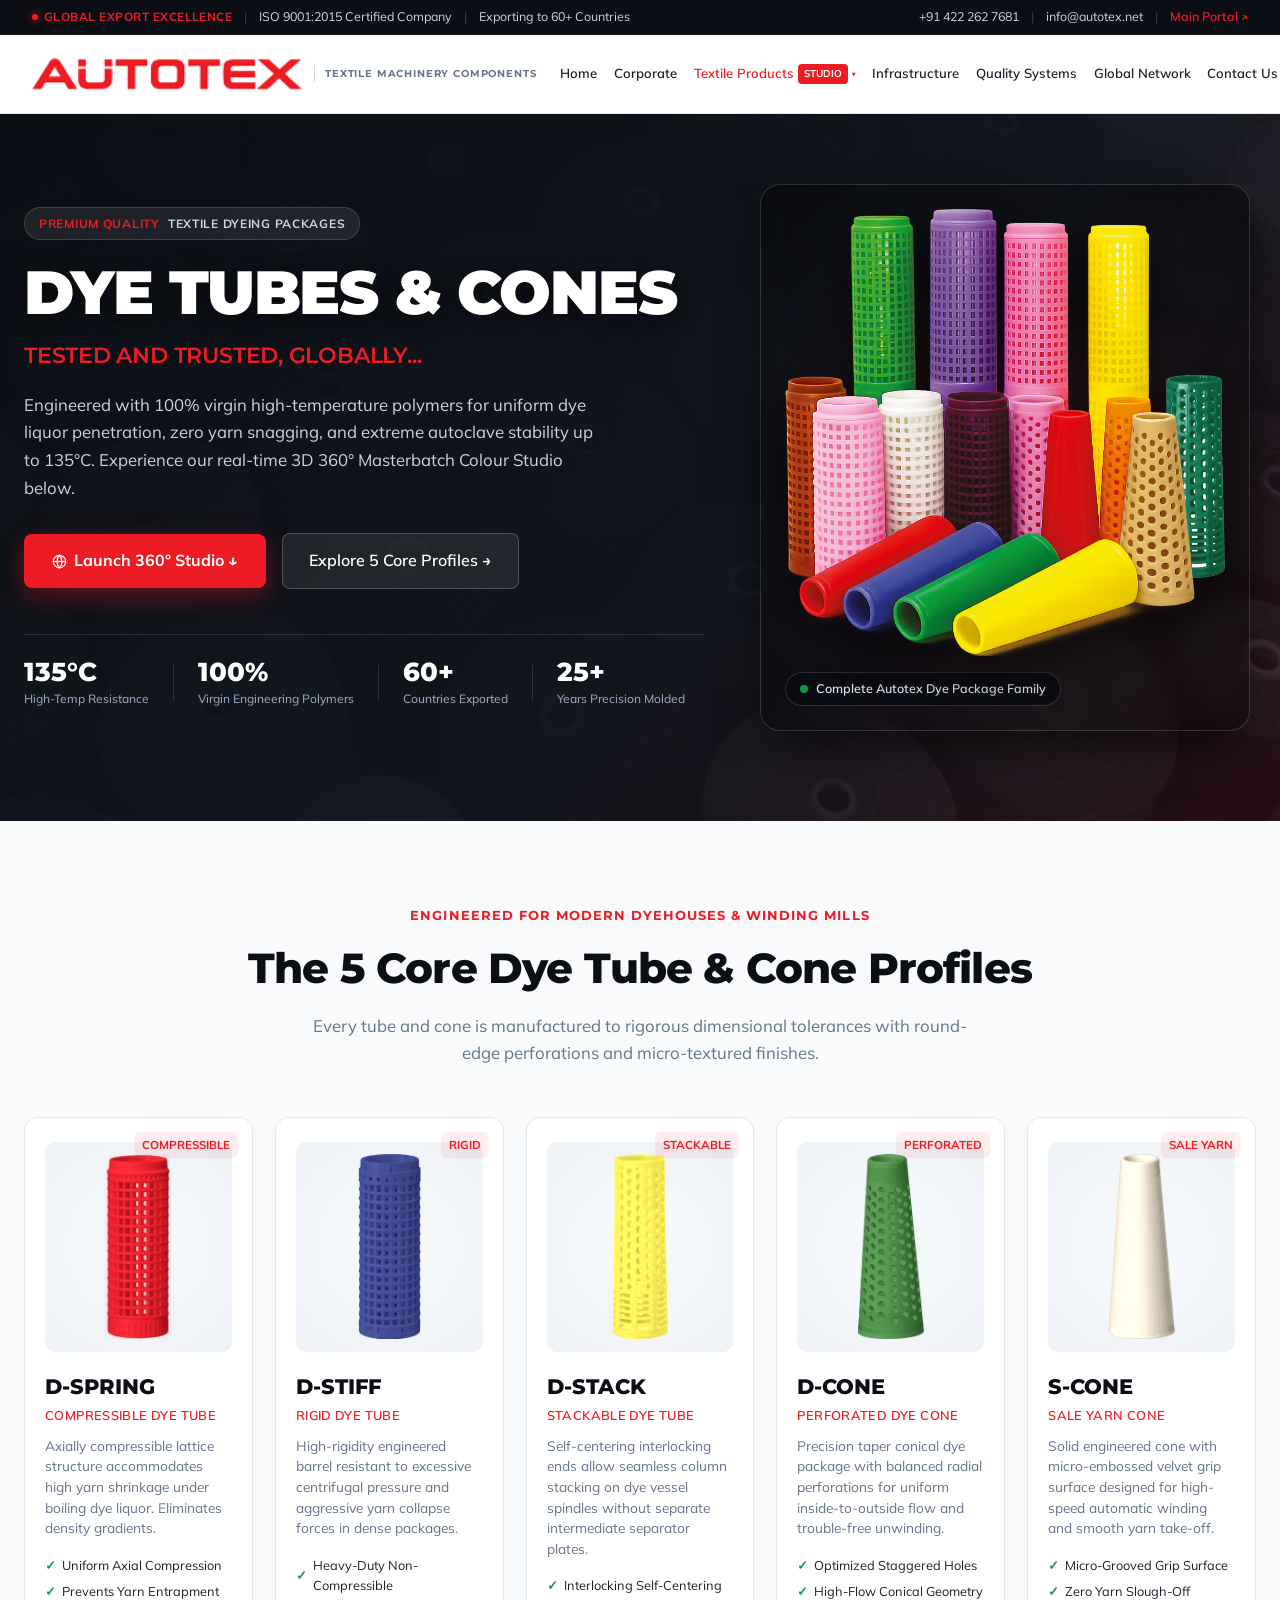
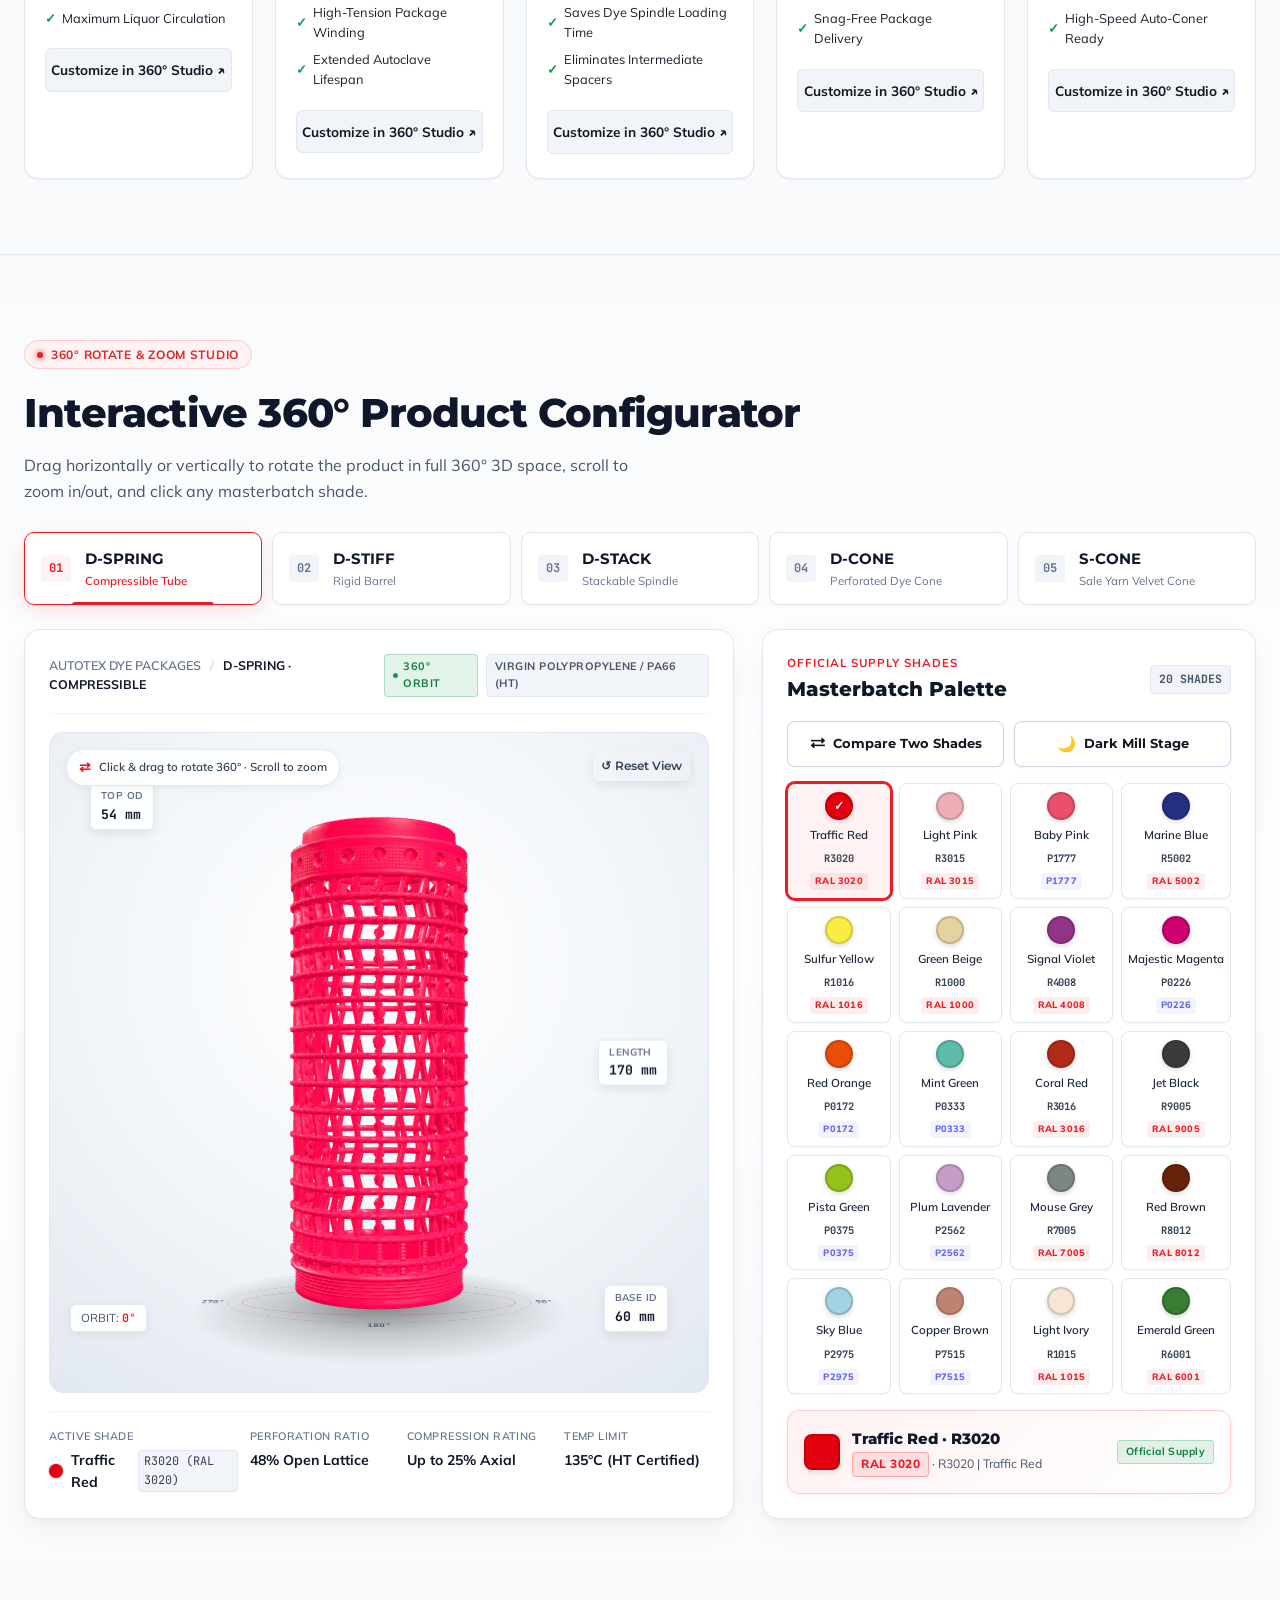
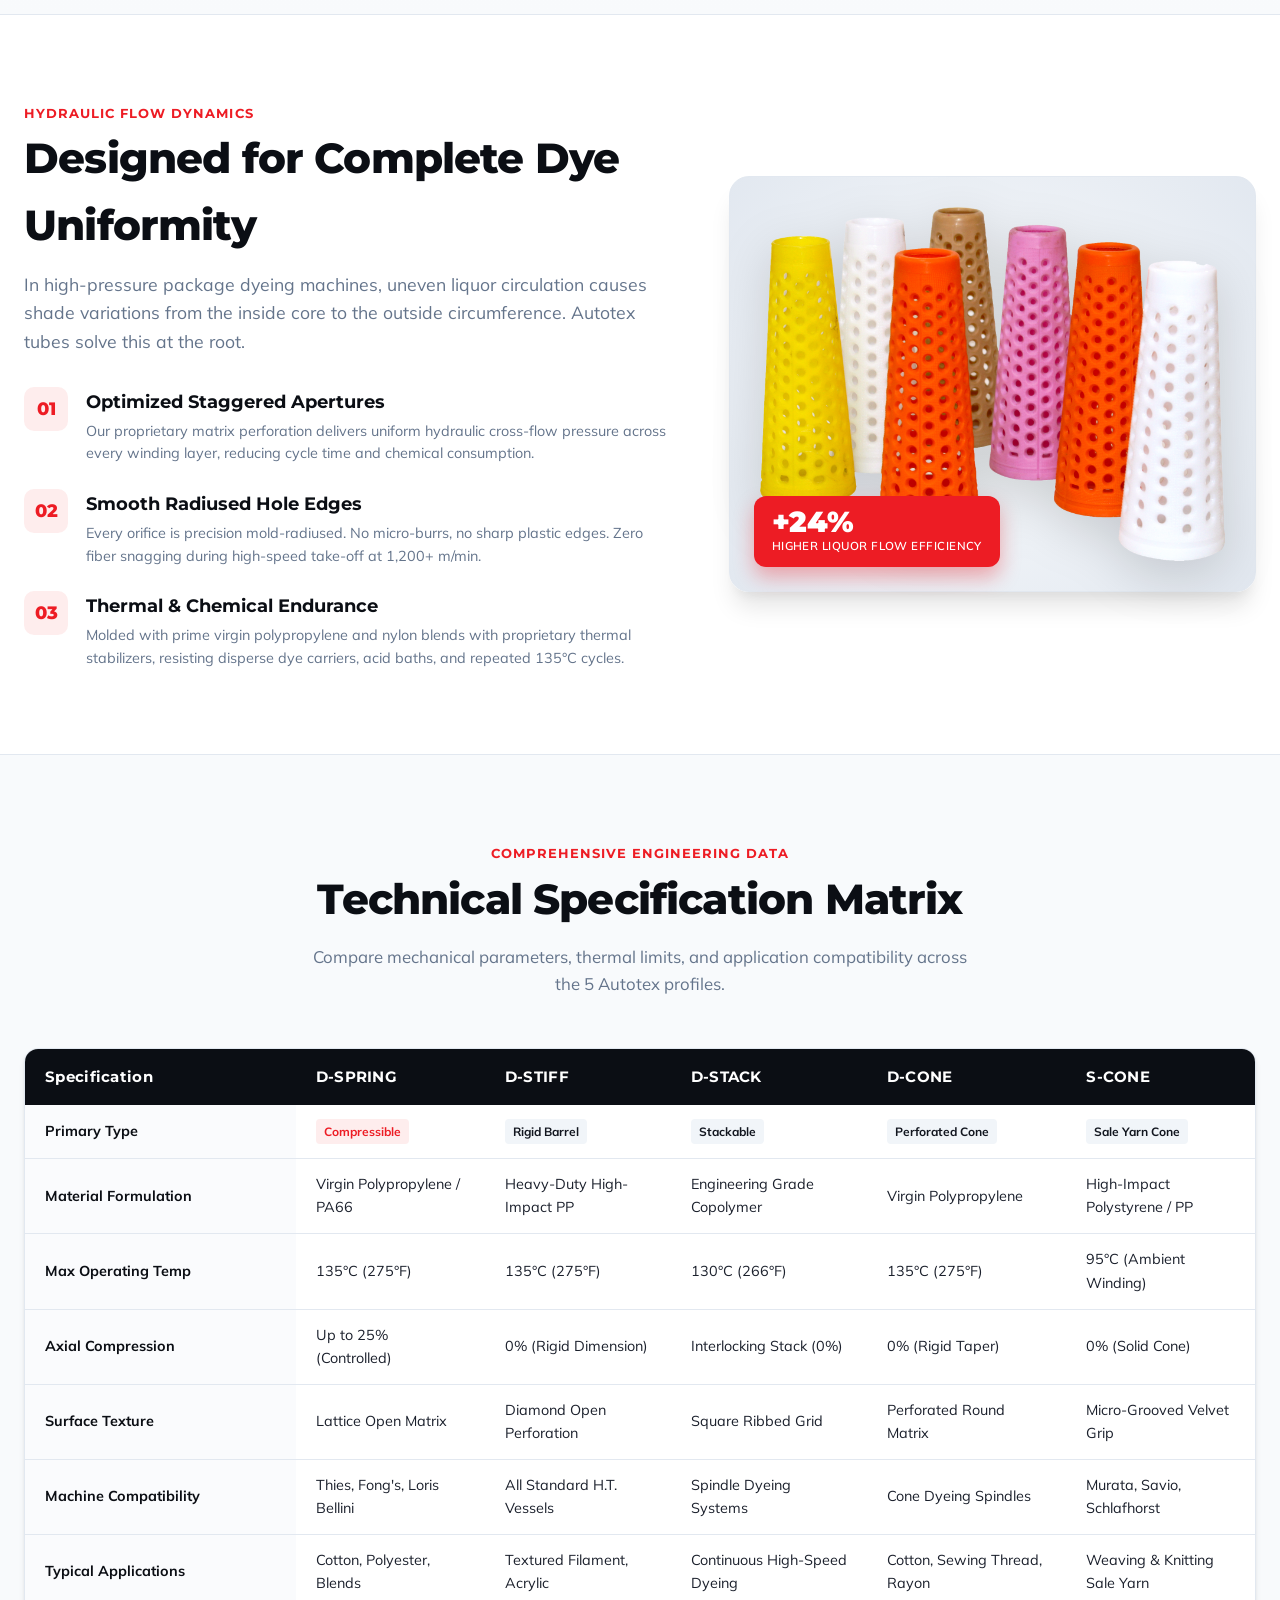
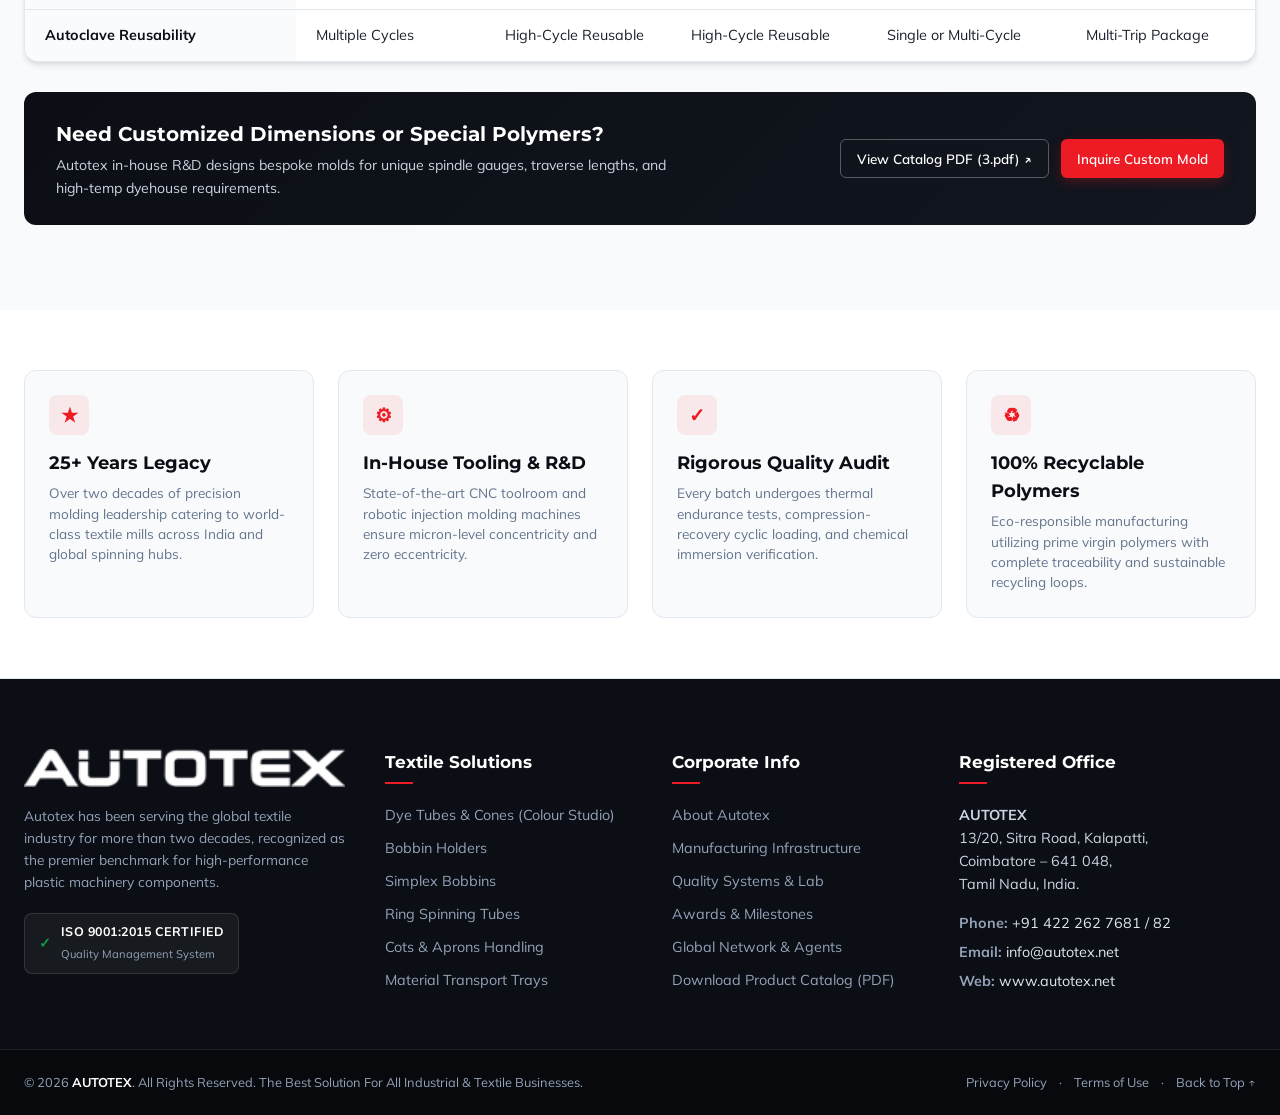
==== index.html @ b54b03f7 "Streamline Color Studio per ED review: single Reset button, 20 shades single view, Compare Two Shade" ====
<!DOCTYPE html>
<html lang="en">
<head>
  <meta charset="utf-8">
  <meta name="viewport" content="width=device-width, initial-scale=1">
  <title>AUTOTEX | Dye Tubes & Cones — Interactive 3D Colour Studio</title>
  <meta name="description" content="Explore and customize Autotex Dye Tubes & Cones (D-Spring, D-Stiff, D-Stack, D-Cone, S-Cone) with real-time masterbatch colour preview and 360-degree rotation. Tested and Trusted, Globally.">
  
  <!-- Favicon -->
  <link rel="icon" type="image/png" href="Image/autotex-logo.png">
  
  <!-- Google Fonts: Montserrat (Headings & Navigation matching autotex.net) + Mulish (Clean Body Text) + JetBrains Mono -->
  <link rel="preconnect" href="https://fonts.googleapis.com">
  <link rel="preconnect" href="https://fonts.gstatic.com" crossorigin>
  <link href="https://fonts.googleapis.com/css2?family=Montserrat:ital,wght@0,400;0,500;0,600;0,700;0,800;0,900;1,400;1,700&family=Mulish:ital,wght@0,300;0,400;0,500;0,600;0,700;1,400&family=JetBrains+Mono:wght@400;500;600&display=swap" rel="stylesheet">
  
  <!-- Stylesheet -->
  <link rel="stylesheet" href="style.css">
</head>
<body>

  <!-- Top Utility Bar (Matching autotex.net corporate style) -->
  <div class="top-bar">
    <div class="container top-bar-inner">
      <div class="top-bar-left">
        <span class="top-tag"><span class="pulse-dot"></span> GLOBAL EXPORT EXCELLENCE</span>
        <span class="top-divider">|</span>
        <span class="top-info"><i class="icon-cert"></i> ISO 9001:2015 Certified Company</span>
        <span class="top-divider">|</span>
        <span class="top-info"><i class="icon-globe"></i> Exporting to 60+ Countries</span>
      </div>
      <div class="top-bar-right">
        <a href="tel:+914222627681" class="top-link">+91 422 262 7681</a>
        <span class="top-divider">|</span>
        <a href="mailto:info@autotex.net" class="top-link">info@autotex.net</a>
        <span class="top-divider">|</span>
        <a href="https://autotex.net/" target="_blank" rel="noopener" class="top-link portal-link">Main Portal ↗</a>
      </div>
    </div>
  </div>

  <!-- Corporate Header / Navigation -->
  <header class="site-header" id="header">
    <div class="container header-inner">
      <a href="https://autotex.net/" class="brand-logo" aria-label="Autotex Homepage">
        <img src="Image/autotex-logo.png" alt="AUTOTEX" class="logo-img">
        <div class="brand-text-block">
          <span class="brand-subtitle">TEXTILE MACHINERY COMPONENTS</span>
        </div>
      </a>

      <!-- Desktop Nav matching autotex.net -->
      <nav class="main-nav" aria-label="Main Navigation">
        <a href="https://autotex.net/" class="nav-item">Home</a>
        <a href="https://autotex.net/corporate/" class="nav-item">Corporate</a>
        <div class="nav-item-dropdown active">
          <a href="#studio" class="nav-item active-link">
            Textile Products <span class="badge-red">Studio</span> <span class="caret">▼</span>
          </a>
          <div class="dropdown-menu">
            <a href="#studio" class="dropdown-link active">Dye Tubes & Cones (Colour Studio)</a>
            <a href="https://autotex.net/textile/" class="dropdown-link" target="_blank">Bobbin Holders</a>
            <a href="https://autotex.net/textile/" class="dropdown-link" target="_blank">Simplex Bobbins</a>
            <a href="https://autotex.net/textile/" class="dropdown-link" target="_blank">Ring Spinning Tubes</a>
            <a href="https://autotex.net/textile/" class="dropdown-link" target="_blank">Material Handling Trays</a>
          </div>
        </div>
        <a href="https://autotex.net/infrastructure/" class="nav-item">Infrastructure</a>
        <a href="https://autotex.net/quality-systems/" class="nav-item">Quality Systems</a>
        <a href="https://autotex.net/network/" class="nav-item">Global Network</a>
        <a href="https://autotex.net/contact-us/" class="nav-item">Contact Us</a>
      </nav>

      <!-- Action Buttons -->
      <div class="header-actions">
        <a href="Image/3.pdf" target="_blank" class="btn btn-outline-catalog" title="Download Official PDF Brochure">
          <svg class="btn-icon" viewBox="0 0 24 24" fill="none" stroke="currentColor" stroke-width="2"><path d="M14 2H6a2 2 0 0 0-2 2v16a2 2 0 0 0 2 2h12a2 2 0 0 0 2-2V8z"/><polyline points="14 2 14 8 20 8"/><line x1="12" y1="18" x2="12" y2="12"/><polyline points="9 15 12 18 15 15"/></svg>
          PDF Brochure
        </a>
        <button id="open-sample-modal-btn" class="btn btn-primary-red">
          Request Samples
        </button>
        <button class="mobile-menu-toggle" id="mobile-toggle" aria-label="Toggle navigation menu">
          <span></span><span></span><span></span>
        </button>
      </div>
    </div>
  </header>

  <!-- Mobile Drawer Menu -->
  <div class="mobile-nav-drawer" id="mobile-drawer">
    <div class="mobile-nav-links">
      <a href="https://autotex.net/" class="mobile-link">Home</a>
      <a href="https://autotex.net/corporate/" class="mobile-link">Corporate</a>
      <a href="#studio" class="mobile-link active">Dye Tubes & Cones Studio</a>
      <a href="https://autotex.net/textile/" class="mobile-link">Textile Products</a>
      <a href="https://autotex.net/infrastructure/" class="mobile-link">Infrastructure</a>
      <a href="https://autotex.net/quality-systems/" class="mobile-link">Quality Systems</a>
      <a href="https://autotex.net/network/" class="mobile-link">Global Network</a>
      <a href="https://autotex.net/contact-us/" class="mobile-link">Contact Us</a>
      <a href="Image/3.pdf" target="_blank" class="mobile-link pdf-highlight">Download PDF Catalog ↗</a>
    </div>
  </div>

  <main id="main-content">

    <!-- HERO SECTION -->
    <section class="hero-section" id="hero">
      <div class="hero-bg-overlay"></div>
      <div class="hero-bg-yarn" style="background-image: url('Image/yarn-cones-bg.jpg');"></div>
      
      <div class="container hero-container">
        <div class="hero-content">
          <div class="hero-badge">
            <span class="badge-accent">PREMIUM QUALITY</span>
            <span class="badge-text">TEXTILE DYEING PACKAGES</span>
          </div>

          <h1 class="hero-title">
            DYE TUBES &amp; CONES
          </h1>

          <p class="hero-tagline">
            Tested and Trusted, Globally...
          </p>

          <p class="hero-description">
            Engineered with 100% virgin high-temperature polymers for uniform dye liquor penetration, zero yarn snagging, and extreme autoclave stability up to 135°C. Experience our real-time 3D 360° Masterbatch Colour Studio below.
          </p>

          <div class="hero-cta-group">
            <a href="#studio" class="btn btn-hero-primary">
              <svg viewBox="0 0 24 24" fill="none" stroke="currentColor" stroke-width="2" class="btn-icon"><circle cx="12" cy="12" r="10"/><path d="M12 2a14.5 14.5 0 0 0 0 20 14.5 14.5 0 0 0 0-20"/><path d="M2 12h20"/></svg>
              Launch 360° Studio ↓
            </a>
            <a href="#products-overview" class="btn btn-hero-secondary">
              Explore 5 Core Profiles →
            </a>
          </div>

          <!-- Trust Badges -->
          <div class="hero-metrics">
            <div class="metric-item">
              <span class="metric-val">135°C</span>
              <span class="metric-lbl">High-Temp Resistance</span>
            </div>
            <div class="metric-divider"></div>
            <div class="metric-item">
              <span class="metric-val">100%</span>
              <span class="metric-lbl">Virgin Engineering Polymers</span>
            </div>
            <div class="metric-divider"></div>
            <div class="metric-item">
              <span class="metric-val">60+</span>
              <span class="metric-lbl">Countries Exported</span>
            </div>
            <div class="metric-divider"></div>
            <div class="metric-item">
              <span class="metric-val">25+</span>
              <span class="metric-lbl">Years Precision Molded</span>
            </div>
          </div>
        </div>

        <!-- Hero Visual: Real Cluster from Official Brochure -->
        <div class="hero-visual">
          <div class="visual-glow"></div>
          <div class="cluster-card">
            <img src="Image/dye-tubes-cones-cluster.png" alt="Autotex Dye Tubes and Cones Lineup" class="cluster-img">
            <div class="cluster-badge">
              <span class="cluster-dot"></span>
              <span>Complete Autotex Dye Package Family</span>
            </div>
          </div>
        </div>
      </div>
    </section>


    <!-- 5 CORE PROFILES SECTION (Referencing the PDF) -->
    <section class="profiles-section" id="products-overview">
      <div class="container">
        <div class="section-header text-center">
          <p class="section-eyebrow">ENGINEERED FOR MODERN DYEHOUSES &amp; WINDING MILLS</p>
          <h2 class="section-title">The 5 Core Dye Tube &amp; Cone Profiles</h2>
          <p class="section-subtitle">
            Every tube and cone is manufactured to rigorous dimensional tolerances with round-edge perforations and micro-textured finishes.
          </p>
        </div>

        <div class="profiles-grid">

          <!-- 1. D-SPRING -->
          <div class="profile-card" data-target="d-spring">
            <div class="profile-card-badge">Compressible</div>
            <div class="profile-thumb-wrap">
              <img src="Image/tints/d-spring_R3020.png" alt="D-SPRING Compressible Dye Tube" class="profile-thumb">
            </div>
            <div class="profile-card-body">
              <h3 class="profile-name">D-SPRING</h3>
              <p class="profile-type">Compressible Dye Tube</p>
              <p class="profile-desc">
                Axially compressible lattice structure accommodates high yarn shrinkage under boiling dye liquor. Eliminates density gradients.
              </p>
              <ul class="profile-features">
                <li><span class="check">✓</span> Uniform Axial Compression</li>
                <li><span class="check">✓</span> Prevents Yarn Entrapment</li>
                <li><span class="check">✓</span> Maximum Liquor Circulation</li>
              </ul>
              <button class="btn btn-card-action" onclick="selectStudioProduct('d-spring')">
                Customize in 360° Studio ↗
              </button>
            </div>
          </div>

          <!-- 2. D-STIFF -->
          <div class="profile-card" data-target="d-stiff">
            <div class="profile-card-badge">Rigid</div>
            <div class="profile-thumb-wrap">
              <img src="Image/tints/d-stiff_R5002.png" alt="D-STIFF Rigid Dye Tube" class="profile-thumb">
            </div>
            <div class="profile-card-body">
              <h3 class="profile-name">D-STIFF</h3>
              <p class="profile-type">Rigid Dye Tube</p>
              <p class="profile-desc">
                High-rigidity engineered barrel resistant to excessive centrifugal pressure and aggressive yarn collapse forces in dense packages.
              </p>
              <ul class="profile-features">
                <li><span class="check">✓</span> Heavy-Duty Non-Compressible</li>
                <li><span class="check">✓</span> High-Tension Package Winding</li>
                <li><span class="check">✓</span> Extended Autoclave Lifespan</li>
              </ul>
              <button class="btn btn-card-action" onclick="selectStudioProduct('d-stiff')">
                Customize in 360° Studio ↗
              </button>
            </div>
          </div>

          <!-- 3. D-STACK -->
          <div class="profile-card" data-target="d-stack">
            <div class="profile-card-badge">Stackable</div>
            <div class="profile-thumb-wrap">
              <img src="Image/tints/d-stack_R1016.png" alt="D-STACK Stackable Dye Tube" class="profile-thumb">
            </div>
            <div class="profile-card-body">
              <h3 class="profile-name">D-STACK</h3>
              <p class="profile-type">Stackable Dye Tube</p>
              <p class="profile-desc">
                Self-centering interlocking ends allow seamless column stacking on dye vessel spindles without separate intermediate separator plates.
              </p>
              <ul class="profile-features">
                <li><span class="check">✓</span> Interlocking Self-Centering</li>
                <li><span class="check">✓</span> Saves Dye Spindle Loading Time</li>
                <li><span class="check">✓</span> Eliminates Intermediate Spacers</li>
              </ul>
              <button class="btn btn-card-action" onclick="selectStudioProduct('d-stack')">
                Customize in 360° Studio ↗
              </button>
            </div>
          </div>

          <!-- 4. D-CONE -->
          <div class="profile-card" data-target="d-cone">
            <div class="profile-card-badge">Perforated</div>
            <div class="profile-thumb-wrap">
              <img src="Image/tints/d-cone_R6001.png" alt="D-CONE Perforated Dye Cone" class="profile-thumb">
            </div>
            <div class="profile-card-body">
              <h3 class="profile-name">D-CONE</h3>
              <p class="profile-type">Perforated Dye Cone</p>
              <p class="profile-desc">
                Precision taper conical dye package with balanced radial perforations for uniform inside-to-outside flow and trouble-free unwinding.
              </p>
              <ul class="profile-features">
                <li><span class="check">✓</span> Optimized Staggered Holes</li>
                <li><span class="check">✓</span> High-Flow Conical Geometry</li>
                <li><span class="check">✓</span> Snag-Free Package Delivery</li>
              </ul>
              <button class="btn btn-card-action" onclick="selectStudioProduct('d-cone')">
                Customize in 360° Studio ↗
              </button>
            </div>
          </div>

          <!-- 5. S-CONE -->
          <div class="profile-card" data-target="s-cone">
            <div class="profile-card-badge">Sale Yarn</div>
            <div class="profile-thumb-wrap">
              <img src="Image/tints/s-cone_R1015.png" alt="S-CONE Sale Yarn Cone" class="profile-thumb">
            </div>
            <div class="profile-card-body">
              <h3 class="profile-name">S-CONE</h3>
              <p class="profile-type">Sale Yarn Cone</p>
              <p class="profile-desc">
                Solid engineered cone with micro-embossed velvet grip surface designed for high-speed automatic winding and smooth yarn take-off.
              </p>
              <ul class="profile-features">
                <li><span class="check">✓</span> Micro-Grooved Grip Surface</li>
                <li><span class="check">✓</span> Zero Yarn Slough-Off</li>
                <li><span class="check">✓</span> High-Speed Auto-Coner Ready</li>
              </ul>
              <button class="btn btn-card-action" onclick="selectStudioProduct('s-cone')">
                Customize in 360° Studio ↗
              </button>
            </div>
          </div>

        </div>
      </div>
    </section>


    <!-- INTERACTIVE 3D 360° ROTATE & ZOOM COLOUR STUDIO -->
    <section class="studio-section" id="studio" aria-label="Interactive Product Colour Studio">
      <div class="container">
        
        <div class="studio-header">
          <div>
            <div class="studio-pill"><span class="dot"></span> 360° ROTATE &amp; ZOOM STUDIO</div>
            <h2 class="studio-title">Interactive 360° Product Configurator</h2>
            <p class="studio-subtitle">
              Drag horizontally or vertically to rotate the product in full 360° 3D space, scroll to zoom in/out, and click any masterbatch shade.
            </p>
          </div>
        </div>

        <!-- Product Selector Navigation Tabs -->
        <div class="product-selector-bar" role="tablist" aria-label="Select Product Profile">
          <button class="prod-tab active" data-model="d-spring" role="tab" aria-selected="true">
            <span class="tab-code">01</span>
            <div class="tab-info">
              <strong class="tab-title">D-SPRING</strong>
              <small class="tab-sub">Compressible Tube</small>
            </div>
            <span class="tab-active-indicator"></span>
          </button>

          <button class="prod-tab" data-model="d-stiff" role="tab" aria-selected="false">
            <span class="tab-code">02</span>
            <div class="tab-info">
              <strong class="tab-title">D-STIFF</strong>
              <small class="tab-sub">Rigid Barrel</small>
            </div>
            <span class="tab-active-indicator"></span>
          </button>

          <button class="prod-tab" data-model="d-stack" role="tab" aria-selected="false">
            <span class="tab-code">03</span>
            <div class="tab-info">
              <strong class="tab-title">D-STACK</strong>
              <small class="tab-sub">Stackable Spindle</small>
            </div>
            <span class="tab-active-indicator"></span>
          </button>

          <button class="prod-tab" data-model="d-cone" role="tab" aria-selected="false">
            <span class="tab-code">04</span>
            <div class="tab-info">
              <strong class="tab-title">D-CONE</strong>
              <small class="tab-sub">Perforated Dye Cone</small>
            </div>
            <span class="tab-active-indicator"></span>
          </button>

          <button class="prod-tab" data-model="s-cone" role="tab" aria-selected="false">
            <span class="tab-code">05</span>
            <div class="tab-info">
              <strong class="tab-title">S-CONE</strong>
              <small class="tab-sub">Sale Yarn Velvet Cone</small>
            </div>
            <span class="tab-active-indicator"></span>
          </button>
        </div>

        <!-- Main Studio Grid -->
        <div class="studio-grid">

          <!-- Left Column: Interactive 360° Render Stage -->
          <div class="studio-viewport-panel" id="viewport-panel">
            
            <div class="viewport-header">
              <div class="viewport-breadcrumbs">
                <span id="active-model-category">AUTOTEX DYE PACKAGES</span>
                <span class="sep">/</span>
                <span id="active-model-title" class="active-crumb">D-SPRING COMPRESSIBLE</span>
              </div>
              <div class="view-status-tags">
                <span class="tag-status live-tag"><span class="live-dot"></span> 360° ORBIT</span>
                <span class="tag-status polymer-tag" id="active-polymer-tag">VIRGIN POLYPROPYLENE</span>
              </div>
            </div>

            <!-- The Render Stage Container -->
            <div class="viewport-stage" id="stage-viewport">
              
              <!-- Floating Reset View Control (Only Reset button on 3D stage console) -->
              <div class="stage-floating-toolbar stage-reset-bar">
                <button id="btn-reset-view" class="tool-btn reset-single-btn" title="Reset 360° Angle and Zoom">
                  <span class="tool-icon">↺</span>
                  <span class="tool-label">Reset View</span>
                </button>
              </div>

              <!-- Interactive Drag Cue (Fades out once user drags) -->
              <div class="drag-hint-pill" id="drag-hint">
                <span class="hint-icon">⇄</span>
                <span>Click &amp; drag to rotate 360° · Scroll to zoom</span>
              </div>

              <!-- Single Stage 360° Viewport -->
              <div class="stage-single" id="stage-single">
                
                <!-- 3D Turntable Base Ring -->
                <div class="turntable-floor-ring">
                  <div class="floor-tick tick-0">0°</div>
                  <div class="floor-tick tick-90">90°</div>
                  <div class="floor-tick tick-180">180°</div>
                  <div class="floor-tick tick-270">270°</div>
                  <div class="floor-grid-circle"></div>
                </div>

                <!-- Real 3D WebGL Canvas for 360 Degree Solid Cylinder/Cone Rotation -->
                <canvas id="threejs-canvas" class="threejs-canvas"></canvas>

                <!-- Fallback 2D Image Stage (Hidden) -->
                <div class="product-render-stage" id="main-render-stage" style="display: none;">
                  <div class="stage-pedestal-shadow" id="stage-shadow"></div>
                  <div class="product-glare-overlay" id="product-glare"></div>
                  <img id="product-display-img" src="Image/tints/d-spring_R3020.png" alt="Autotex Configured Product" class="product-display-img">
                  <canvas id="product-custom-canvas" class="product-custom-canvas" style="display: none;"></canvas>
                </div>

                <!-- Floating Dimension Badges -->
                <div class="dimension-hud top-hud">
                  <span class="hud-label">Top OD</span>
                  <span class="hud-value" id="hud-top-dia">54 mm</span>
                </div>
                <div class="dimension-hud height-hud">
                  <span class="hud-label">Length</span>
                  <span class="hud-value" id="hud-length">170 mm</span>
                </div>
                <div class="dimension-hud bottom-hud">
                  <span class="hud-label">Base ID</span>
                  <span class="hud-value" id="hud-bottom-dia">60 mm</span>
                </div>

                <!-- 360 Orbit Degree Badge -->
                <div class="orbit-angle-hud" id="orbit-hud">
                  <span>ORBIT: </span><strong id="orbit-deg-val">0°</strong>
                </div>
              </div>

              <!-- Comparison View -->
              <div class="stage-compare" id="stage-compare" style="display: none;">
                
                <!-- Primary Item -->
                <div class="compare-column">
                  <div class="compare-tag">PRIMARY SELECTION</div>
                  <div class="compare-render-stage">
                    <div class="stage-pedestal-shadow small"></div>
                    <img id="compare-display-a" src="Image/tints/d-spring_R3020.png" alt="Primary Variant" class="product-display-img">
                  </div>
                  <div class="compare-info">
                    <strong id="compare-name-a">Traffic Red</strong>
                    <span id="compare-code-a">R3020 · RAL 3020</span>
                  </div>
                </div>

                <div class="compare-vs-badge">VS</div>

                <!-- Secondary Item -->
                <div class="compare-column">
                  <div class="compare-tag">COMPARISON CANDIDATE</div>
                  <div class="compare-render-stage">
                    <div class="stage-pedestal-shadow small"></div>
                    <img id="compare-display-b" src="Image/tints/d-spring_R5002.png" alt="Comparison Variant" class="product-display-img">
                  </div>
                  <div class="compare-info">
                    <strong id="compare-name-b">Marine Blue</strong>
                    <span id="compare-code-b">R5002 · RAL 5002</span>
                  </div>
                </div>

              </div>

            </div>

            <!-- Viewport Footer Specs Summary -->
            <div class="viewport-footer">
              <div class="spec-quick-item">
                <span class="spec-label">ACTIVE SHADE</span>
                <div class="active-color-pill">
                  <span class="color-sample-circle" id="hud-color-dot" style="background-color: #E3000F;"></span>
                  <strong id="hud-color-name">Traffic Red</strong>
                  <code id="hud-color-hex">R3020 (RAL 3020)</code>
                </div>
              </div>
              <div class="spec-quick-item">
                <span class="spec-label">PERFORATION RATIO</span>
                <strong id="hud-perforation">48% Open Lattice</strong>
              </div>
              <div class="spec-quick-item">
                <span class="spec-label">COMPRESSION RATING</span>
                <strong id="hud-compression">Up to 25% Axial</strong>
              </div>
              <div class="spec-quick-item">
                <span class="spec-label">TEMP LIMIT</span>
                <strong id="hud-temp">135°C (HT Certified)</strong>
              </div>
            </div>

          </div>


          <!-- Right Column: Colour Palette, Search & Masterbatch Library -->
          <div class="studio-palette-panel">
            
            <div class="palette-top">
              <div>
                <p class="panel-eyebrow">OFFICIAL SUPPLY SHADES</p>
                <h3 class="panel-title">Masterbatch Palette</h3>
              </div>
              <span class="palette-counter" id="palette-count-badge">20 SHADES</span>
            </div>

            <!-- Quick Action Controls: Compare Two Shades & Dark Mill Stage in place of search -->
            <div class="palette-quick-actions">
              <button id="btn-toggle-compare" class="btn-studio-action" title="Compare two shades side by side" aria-pressed="false">
                <span class="action-icon">⮂</span>
                <span id="compare-btn-text">Compare Two Shades</span>
              </button>
              <button id="btn-toggle-backdrop" class="btn-studio-action" title="Toggle Dark Mill Stage contrast" aria-pressed="false">
                <span class="action-icon" id="backdrop-action-icon">🌙</span>
                <span id="backdrop-btn-text">Dark Mill Stage</span>
              </button>
            </div>

            <!-- Swatches Grid (All 20 Shades in Single View) -->
            <div class="swatches-container">
              <div class="swatches-grid" id="swatches-grid" role="radiogroup" aria-label="Colour Swatches">
                <!-- 20 Swatch items inserted via JavaScript -->
              </div>
            </div>

            <!-- Active Selection Detail -->
            <div class="selection-summary-card">
              <div class="selected-product-header">
                <div class="summary-chip" id="summary-color-chip" style="background-color: #E3000F;"></div>
                <div class="summary-details">
                  <h4 id="summary-title">Traffic Red · R3020</h4>
                  <p id="summary-subtitle"><span id="summary-ral-badge-text" class="ral-badge-pill">RAL 3020</span> · <span id="summary-pdf-label">R3020 | Traffic Red</span></p>
                </div>
                <span class="status-verified" id="summary-spec-tag">Official Supply</span>
              </div>
            </div>

          </div>

        </div>

      </div>
    </section>


    <!-- ENGINEERING EXCELLENCE & LIQUOR FLOW SECTION -->
    <section class="engineering-section">
      <div class="container">
        
        <div class="eng-grid">
          <div class="eng-text-col">
            <span class="section-eyebrow">HYDRAULIC FLOW DYNAMICS</span>
            <h2 class="section-title">Designed for Complete Dye Uniformity</h2>
            <p class="eng-lead">
              In high-pressure package dyeing machines, uneven liquor circulation causes shade variations from the inside core to the outside circumference. Autotex tubes solve this at the root.
            </p>

            <div class="eng-features-list">
              <div class="eng-feat-item">
                <div class="feat-icon-box">01</div>
                <div>
                  <h4>Optimized Staggered Apertures</h4>
                  <p>Our proprietary matrix perforation delivers uniform hydraulic cross-flow pressure across every winding layer, reducing cycle time and chemical consumption.</p>
                </div>
              </div>

              <div class="eng-feat-item">
                <div class="feat-icon-box">02</div>
                <div>
                  <h4>Smooth Radiused Hole Edges</h4>
                  <p>Every orifice is precision mold-radiused. No micro-burrs, no sharp plastic edges. Zero fiber snagging during high-speed take-off at 1,200+ m/min.</p>
                </div>
              </div>

              <div class="eng-feat-item">
                <div class="feat-icon-box">03</div>
                <div>
                  <h4>Thermal &amp; Chemical Endurance</h4>
                  <p>Molded with prime virgin polypropylene and nylon blends with proprietary thermal stabilizers, resisting disperse dye carriers, acid baths, and repeated 135°C cycles.</p>
                </div>
              </div>
            </div>
          </div>

          <div class="eng-visual-col">
            <div class="eng-card-cluster">
              <img src="Image/d-cones-group.png" alt="Autotex Perforated Cones Group" class="eng-cluster-img">
              <div class="eng-stat-bubble">
                <strong>+24%</strong>
                <span>Higher Liquor Flow Efficiency</span>
              </div>
            </div>
          </div>
        </div>

      </div>
    </section>


    <!-- TECHNICAL SPECIFICATION COMPARISON TABLE -->
    <section class="specs-section" id="specs">
      <div class="container">
        <div class="section-header text-center">
          <span class="section-eyebrow">COMPREHENSIVE ENGINEERING DATA</span>
          <h2 class="section-title">Technical Specification Matrix</h2>
          <p class="section-subtitle">
            Compare mechanical parameters, thermal limits, and application compatibility across the 5 Autotex profiles.
          </p>
        </div>

        <div class="specs-table-wrapper">
          <table class="specs-table" aria-label="Technical comparison of Autotex dye tubes and cones">
            <thead>
              <tr>
                <th>Specification</th>
                <th>D-SPRING</th>
                <th>D-STIFF</th>
                <th>D-STACK</th>
                <th>D-CONE</th>
                <th>S-CONE</th>
              </tr>
            </thead>
            <tbody>
              <tr>
                <td class="spec-prop">Primary Type</td>
                <td><span class="badge-table red">Compressible</span></td>
                <td><span class="badge-table">Rigid Barrel</span></td>
                <td><span class="badge-table">Stackable</span></td>
                <td><span class="badge-table">Perforated Cone</span></td>
                <td><span class="badge-table">Sale Yarn Cone</span></td>
              </tr>
              <tr>
                <td class="spec-prop">Material Formulation</td>
                <td>Virgin Polypropylene / PA66</td>
                <td>Heavy-Duty High-Impact PP</td>
                <td>Engineering Grade Copolymer</td>
                <td>Virgin Polypropylene</td>
                <td>High-Impact Polystyrene / PP</td>
              </tr>
              <tr>
                <td class="spec-prop">Max Operating Temp</td>
                <td>135°C (275°F)</td>
                <td>135°C (275°F)</td>
                <td>130°C (266°F)</td>
                <td>135°C (275°F)</td>
                <td>95°C (Ambient Winding)</td>
              </tr>
              <tr>
                <td class="spec-prop">Axial Compression</td>
                <td>Up to 25% (Controlled)</td>
                <td>0% (Rigid Dimension)</td>
                <td>Interlocking Stack (0%)</td>
                <td>0% (Rigid Taper)</td>
                <td>0% (Solid Cone)</td>
              </tr>
              <tr>
                <td class="spec-prop">Surface Texture</td>
                <td>Lattice Open Matrix</td>
                <td>Diamond Open Perforation</td>
                <td>Square Ribbed Grid</td>
                <td>Perforated Round Matrix</td>
                <td>Micro-Grooved Velvet Grip</td>
              </tr>
              <tr>
                <td class="spec-prop">Machine Compatibility</td>
                <td>Thies, Fong's, Loris Bellini</td>
                <td>All Standard H.T. Vessels</td>
                <td>Spindle Dyeing Systems</td>
                <td>Cone Dyeing Spindles</td>
                <td>Murata, Savio, Schlafhorst</td>
              </tr>
              <tr>
                <td class="spec-prop">Typical Applications</td>
                <td>Cotton, Polyester, Blends</td>
                <td>Textured Filament, Acrylic</td>
                <td>Continuous High-Speed Dyeing</td>
                <td>Cotton, Sewing Thread, Rayon</td>
                <td>Weaving &amp; Knitting Sale Yarn</td>
              </tr>
              <tr>
                <td class="spec-prop">Autoclave Reusability</td>
                <td>Multiple Cycles</td>
                <td>High-Cycle Reusable</td>
                <td>High-Cycle Reusable</td>
                <td>Single or Multi-Cycle</td>
                <td>Multi-Trip Package</td>
              </tr>
            </tbody>
          </table>
        </div>

        <div class="specs-download-bar">
          <div>
            <h4>Need Customized Dimensions or Special Polymers?</h4>
            <p>Autotex in-house R&amp;D designs bespoke molds for unique spindle gauges, traverse lengths, and high-temp dyehouse requirements.</p>
          </div>
          <div class="specs-download-actions">
            <a href="Image/3.pdf" target="_blank" class="btn btn-outline-white">
              View Catalog PDF (3.pdf) ↗
            </a>
            <button class="btn btn-primary-red" onclick="openSampleModal()">
              Inquire Custom Mold
            </button>
          </div>
        </div>

      </div>
    </section>


    <!-- GLOBAL TRUST & QUALITY CERTIFICATION SECTION -->
    <section class="trust-section">
      <div class="container">
        <div class="trust-grid">
          
          <div class="trust-card">
            <div class="trust-icon">★</div>
            <h3>25+ Years Legacy</h3>
            <p>Over two decades of precision molding leadership catering to world-class textile mills across India and global spinning hubs.</p>
          </div>

          <div class="trust-card">
            <div class="trust-icon">⚙</div>
            <h3>In-House Tooling &amp; R&amp;D</h3>
            <p>State-of-the-art CNC toolroom and robotic injection molding machines ensure micron-level concentricity and zero eccentricity.</p>
          </div>

          <div class="trust-card">
            <div class="trust-icon">✓</div>
            <h3>Rigorous Quality Audit</h3>
            <p>Every batch undergoes thermal endurance tests, compression-recovery cyclic loading, and chemical immersion verification.</p>
          </div>

          <div class="trust-card">
            <div class="trust-icon">♻</div>
            <h3>100% Recyclable Polymers</h3>
            <p>Eco-responsible manufacturing utilizing prime virgin polymers with complete traceability and sustainable recycling loops.</p>
          </div>

        </div>
      </div>
    </section>

  </main>


  <!-- CORPORATE FOOTER -->
  <footer class="site-footer">
    <div class="footer-top">
      <div class="container footer-grid">
        
        <!-- Company Bio -->
        <div class="footer-col col-brand">
          <img src="Image/autotex-logo.png" alt="Autotex" class="footer-logo">
          <p class="footer-bio">
            Autotex has been serving the global textile industry for more than two decades, recognized as the premier benchmark for high-performance plastic machinery components.
          </p>
          <div class="footer-cert-badge">
            <span class="cert-icon">✓</span>
            <div>
              <strong>ISO 9001:2015 CERTIFIED</strong>
              <small>Quality Management System</small>
            </div>
          </div>
        </div>

        <!-- Textile Divisions -->
        <div class="footer-col">
          <h4 class="footer-heading">Textile Solutions</h4>
          <ul class="footer-links">
            <li><a href="#studio">Dye Tubes &amp; Cones (Colour Studio)</a></li>
            <li><a href="https://autotex.net/textile/" target="_blank">Bobbin Holders</a></li>
            <li><a href="https://autotex.net/textile/" target="_blank">Simplex Bobbins</a></li>
            <li><a href="https://autotex.net/textile/" target="_blank">Ring Spinning Tubes</a></li>
            <li><a href="https://autotex.net/textile/" target="_blank">Cots &amp; Aprons Handling</a></li>
            <li><a href="https://autotex.net/textile/" target="_blank">Material Transport Trays</a></li>
          </ul>
        </div>

        <!-- Corporate Links -->
        <div class="footer-col">
          <h4 class="footer-heading">Corporate Info</h4>
          <ul class="footer-links">
            <li><a href="https://autotex.net/corporate/" target="_blank">About Autotex</a></li>
            <li><a href="https://autotex.net/infrastructure/" target="_blank">Manufacturing Infrastructure</a></li>
            <li><a href="https://autotex.net/quality-systems/" target="_blank">Quality Systems &amp; Lab</a></li>
            <li><a href="https://autotex.net/achievements/" target="_blank">Awards &amp; Milestones</a></li>
            <li><a href="https://autotex.net/network/" target="_blank">Global Network &amp; Agents</a></li>
            <li><a href="Image/3.pdf" target="_blank">Download Product Catalog (PDF)</a></li>
          </ul>
        </div>

        <!-- Contact & Registered Office -->
        <div class="footer-col col-contact">
          <h4 class="footer-heading">Registered Office</h4>
          <address class="footer-address">
            <strong>AUTOTEX</strong><br>
            13/20, Sitra Road, Kalapatti,<br>
            Coimbatore – 641 048,<br>
            Tamil Nadu, India.
          </address>
          <div class="footer-contact-lines">
            <p><strong>Phone:</strong> <a href="tel:+914222627681">+91 422 262 7681 / 82</a></p>
            <p><strong>Email:</strong> <a href="mailto:info@autotex.net">info@autotex.net</a></p>
            <p><strong>Web:</strong> <a href="https://autotex.net/" target="_blank">www.autotex.net</a></p>
          </div>
        </div>

      </div>
    </div>

    <!-- Footer Bottom Bar -->
    <div class="footer-bottom">
      <div class="container footer-bottom-inner">
        <p class="copyright">
          &copy; 2026 <strong>AUTOTEX</strong>. All Rights Reserved. The Best Solution For All Industrial &amp; Textile Businesses.
        </p>
        <div class="footer-bottom-links">
          <a href="https://autotex.net/privacy-policy/" target="_blank">Privacy Policy</a>
          <span class="sep">·</span>
          <a href="https://autotex.net/terms-conditions/" target="_blank">Terms of Use</a>
          <span class="sep">·</span>
          <a href="#hero">Back to Top ↑</a>
        </div>
      </div>
    </div>
  </footer>


  <!-- MODAL: REQUEST PHYSICAL LAB SAMPLES & QUOTE -->
  <div class="modal-backdrop" id="sample-modal" aria-hidden="true" role="dialog" aria-modal="true" aria-labelledby="modal-title">
    <div class="modal-dialog">
      <div class="modal-header">
        <div>
          <span class="modal-tag">PHYSICAL SAMPLE REQUEST</span>
          <h3 id="modal-title" class="modal-title">Request Dye Package Samples</h3>
        </div>
        <button class="modal-close" id="modal-close-btn" aria-label="Close dialog">×</button>
      </div>

      <form id="sample-request-form" class="modal-body" onsubmit="handleSampleSubmit(event)">
        
        <!-- Pre-filled configured selection -->
        <div class="modal-selection-preview">
          <div class="preview-swatch-box" id="modal-swatch-box" style="background-color: #ED1C24;"></div>
          <div>
            <strong id="modal-prod-name">D-SPRING (Compressible Dye Tube)</strong>
            <p id="modal-color-name">Configured Colour: Autotex Red (AT-SIG-01 · #ED1C24)</p>
          </div>
        </div>

        <div class="form-row">
          <div class="form-group">
            <label for="modal-input-name">Contact Person *</label>
            <input type="text" id="modal-input-name" required placeholder="Your full name">
          </div>
          <div class="form-group">
            <label for="modal-input-mill">Spinning / Dyeing Mill Name *</label>
            <input type="text" id="modal-input-mill" required placeholder="e.g. Apex Textiles Ltd.">
          </div>
        </div>

        <div class="form-row">
          <div class="form-group">
            <label for="modal-input-email">Corporate Email *</label>
            <input type="email" id="modal-input-email" required placeholder="manager@mill.com">
          </div>
          <div class="form-group">
            <label for="modal-input-phone">Phone / WhatsApp *</label>
            <input type="tel" id="modal-input-phone" required placeholder="+91 98765 43210">
          </div>
        </div>

        <div class="form-row">
          <div class="form-group">
            <label for="modal-input-country">Country / Region *</label>
            <input type="text" id="modal-input-country" required placeholder="e.g. India, Turkey, Egypt, Vietnam">
          </div>
          <div class="form-group">
            <label for="modal-input-spindles">Estimated Dye Spindle Requirement</label>
            <select id="modal-input-spindles">
              <option value="Evaluation Samples (10 - 50 pcs)">Evaluation Samples (10 - 50 pcs)</option>
              <option value="Trial Batch (500 - 2,000 pcs)">Trial Batch (500 - 2,000 pcs)</option>
              <option value="Commercial Lot (5,000+ pcs)">Commercial Lot (5,000+ pcs)</option>
              <option value="New Mill Project / Spindle Replacement">New Mill Project / Spindle Replacement</option>
            </select>
          </div>
        </div>

        <div class="form-group">
          <label for="modal-input-yarn">Yarn Type &amp; Dyeing Temperature (°C)</label>
          <input type="text" id="modal-input-yarn" placeholder="e.g. 100% Combed Cotton, 130°C High-Pressure Dyeing">
        </div>

        <div class="form-group">
          <label for="modal-input-notes">Special Requirements / Custom Dimensions</label>
          <textarea id="modal-input-notes" rows="3" placeholder="Provide any special instructions, gauge sizes, or custom masterbatch shade requirements..."></textarea>
        </div>

        <div class="modal-footer">
          <button type="button" class="btn btn-outline" id="modal-cancel-btn">Cancel</button>
          <button type="submit" class="btn btn-primary-red">
            Submit Sample Request ↗
          </button>
        </div>
      </form>
    </div>
  </div>

  <!-- Toast Notification -->
  <div id="toast" class="toast-notification" role="status" aria-live="polite"></div>

  <!-- Three.js 3D Engine for Authentic 360° Cylindrical & Conical Meshes -->
  <script src="three.min.js"></script>
  <!-- GLTF Loader for Real Factory CAD Models (.glb) -->
  <script src="GLTFLoader.js"></script>
  <!-- Main Application Script -->
  <script src="app.js?v=open_v3"></script>
</body>
</html>
---- style.css ----
/* ==========================================================================
   AUTOTEX DYE TUBES & CONES — OFFICIAL CORPORATE DESIGN SYSTEM
   Brand Colors: Autotex Red #ED1C24, Deep Carbon #12151A, White #FFFFFF
   Fonts: Outfit (Headings) + Inter (Technical UI) + JetBrains Mono (Codes)
   ========================================================================== */

:root {
  /* Autotex Brand Palette */
  --brand-red: #ED1C24;
  --brand-red-hover: #D3151D;
  --brand-red-light: rgba(237, 28, 36, 0.08);
  --brand-red-glow: rgba(237, 28, 36, 0.28);
  
  /* Neutral Palette */
  --carbon-900: #0B0E14;
  --carbon-800: #12161F;
  --carbon-700: #1B202C;
  --carbon-600: #272F3E;
  --slate-500: #64748B;
  --slate-400: #94A3B8;
  --slate-300: #CBD5E1;
  --slate-200: #E2E8F0;
  --slate-100: #F1F5F9;
  --slate-50: #F8FAFC;
  --pure-white: #FFFFFF;

  /* Typography matching autotex.net */
  --font-display: 'Montserrat', -apple-system, BlinkMacSystemFont, 'Segoe UI', Roboto, sans-serif;
  --font-body: 'Mulish', 'Montserrat', -apple-system, BlinkMacSystemFont, 'Segoe UI', Roboto, sans-serif;
  --font-mono: 'JetBrains Mono', 'SF Mono', Consolas, monospace;

  /* Elevation Shadows */
  --shadow-sm: 0 1px 2px rgba(0,0,0,0.05);
  --shadow-md: 0 4px 6px -1px rgba(0,0,0,0.1), 0 2px 4px -1px rgba(0,0,0,0.06);
  --shadow-lg: 0 10px 15px -3px rgba(0,0,0,0.1), 0 4px 6px -2px rgba(0,0,0,0.05);
  --shadow-xl: 0 20px 25px -5px rgba(0,0,0,0.1), 0 10px 10px -5px rgba(0,0,0,0.04);
  --shadow-glow: 0 0 25px rgba(237, 28, 36, 0.25);

  /* Transitions */
  --transition-fast: 0.15s ease;
  --transition-normal: 0.25s cubic-bezier(0.4, 0, 0.2, 1);
  --transition-smooth: 0.35s cubic-bezier(0.16, 1, 0.3, 1);

  /* Configurator Active Color */
  --active-color: #ED1C24;
}

/* Base Reset & Box Sizing */
*, *::before, *::after {
  box-sizing: border-box;
  margin: 0;
  padding: 0;
}

[hidden] {
  display: none !important;
}

html {
  scroll-behavior: smooth;
  font-size: 16px;
  -webkit-font-smoothing: antialiased;
  -moz-osx-font-smoothing: grayscale;
}

body {
  font-family: var(--font-body);
  color: var(--carbon-800);
  background-color: var(--pure-white);
  line-height: 1.6;
  overflow-x: hidden;
}

h1, h2, h3, h4, h5, h6 {
  font-family: var(--font-display);
}

img {
  max-width: 100%;
  display: block;
}

a {
  color: inherit;
  text-decoration: none;
  transition: color var(--transition-fast);
}

button, input, select, textarea {
  font: inherit;
}

/* Layout Utilities */
.container {
  width: 100%;
  max-width: 1280px;
  margin: 0 auto;
  padding: 0 24px;
}

.text-center {
  text-align: center;
}

/* ==========================================================================
   TOP UTILITY BAR
   ========================================================================== */
.top-bar {
  background-color: var(--carbon-900);
  color: var(--slate-300);
  font-size: 0.78rem;
  border-bottom: 1px solid rgba(255, 255, 255, 0.08);
  padding: 7px 0;
}

.top-bar-inner {
  display: flex;
  align-items: center;
  justify-content: space-between;
}

.top-bar-left, .top-bar-right {
  display: flex;
  align-items: center;
  gap: 12px;
}

.top-tag {
  display: inline-flex;
  align-items: center;
  gap: 6px;
  color: var(--brand-red);
  font-weight: 700;
  letter-spacing: 0.04em;
  font-size: 0.74rem;
}

.pulse-dot {
  width: 6px;
  height: 6px;
  border-radius: 50%;
  background-color: var(--brand-red);
  box-shadow: 0 0 8px var(--brand-red);
  animation: pulseDot 2s infinite;
}

@keyframes pulseDot {
  0%, 100% { opacity: 1; transform: scale(1); }
  50% { opacity: 0.4; transform: scale(0.8); }
}

.top-divider {
  color: rgba(255, 255, 255, 0.2);
}

.top-link:hover {
  color: var(--pure-white);
}

.portal-link {
  color: var(--brand-red);
  font-weight: 600;
}
.portal-link:hover {
  color: #ff4d54;
}

/* ==========================================================================
   SITE HEADER & NAVIGATION
   ========================================================================== */
.site-header {
  position: sticky;
  top: 0;
  z-index: 1000;
  background-color: rgba(255, 255, 255, 0.98);
  backdrop-filter: blur(12px);
  -webkit-backdrop-filter: blur(12px);
  border-bottom: 1px solid var(--slate-200);
  transition: all var(--transition-normal);
  width: 100%;
}

/* Widescreen proper container for top bar and header */
.top-bar .container,
.site-header .container {
  max-width: 1540px;
  width: 100%;
  margin: 0 auto;
  padding: 0 32px;
}

.header-inner {
  display: flex;
  align-items: center;
  justify-content: space-between;
  height: 78px;
  gap: clamp(12px, 2vw, 24px);
}

.brand-logo {
  display: flex;
  align-items: center;
  gap: 12px;
  flex-shrink: 0;
  text-decoration: none;
}

.logo-img {
  height: 32px;
  width: auto;
  object-fit: contain;
}

.brand-text-block {
  display: flex;
  flex-direction: column;
  border-left: 1.5px solid var(--slate-300);
  padding-left: 10px;
  white-space: nowrap;
}

.brand-subtitle {
  font-family: var(--font-display);
  font-size: 0.65rem;
  font-weight: 700;
  letter-spacing: 0.08em;
  color: var(--slate-500);
  white-space: nowrap;
}

/* Navigation Links */
.main-nav {
  display: flex;
  align-items: center;
  gap: clamp(10px, 1.3vw, 22px);
  flex-shrink: 1;
  white-space: nowrap;
}

.nav-item {
  font-size: clamp(0.82rem, 0.92vw, 0.90rem);
  font-weight: 600;
  color: var(--carbon-700);
  position: relative;
  padding: 6px 0;
  white-space: nowrap;
  display: inline-flex;
  align-items: center;
  text-decoration: none;
}

.nav-item:hover, .nav-item.active-link {
  color: var(--brand-red);
}

.badge-red {
  background-color: var(--brand-red);
  color: var(--pure-white);
  font-size: 0.62rem;
  font-weight: 700;
  padding: 2px 6px;
  border-radius: 4px;
  text-transform: uppercase;
  margin-left: 4px;
  white-space: nowrap;
}

.caret {
  font-size: 0.55rem;
  margin-left: 3px;
  vertical-align: middle;
}

/* Dropdown */
.nav-item-dropdown {
  position: relative;
  white-space: nowrap;
}

.dropdown-menu {
  position: absolute;
  top: 100%;
  left: 0;
  min-width: 260px;
  background-color: var(--pure-white);
  border: 1px solid var(--slate-200);
  border-radius: 8px;
  box-shadow: var(--shadow-xl);
  padding: 8px 0;
  opacity: 0;
  visibility: hidden;
  transform: translateY(10px);
  transition: all var(--transition-fast);
}

.nav-item-dropdown:hover .dropdown-menu {
  opacity: 1;
  visibility: visible;
  transform: translateY(0);
}

.dropdown-link {
  display: block;
  padding: 9px 18px;
  font-size: 0.88rem;
  font-weight: 500;
  color: var(--carbon-700);
  white-space: nowrap;
}

.dropdown-link:hover, .dropdown-link.active {
  background-color: var(--brand-red-light);
  color: var(--brand-red);
  font-weight: 600;
}

/* Header Action Buttons */
.header-actions {
  display: flex;
  align-items: center;
  gap: 10px;
  flex-shrink: 0;
  white-space: nowrap;
}

.btn {
  display: inline-flex;
  align-items: center;
  justify-content: center;
  gap: 7px;
  font-size: 0.84rem;
  font-weight: 600;
  padding: 8px 16px;
  border-radius: 6px;
  cursor: pointer;
  border: none;
  white-space: nowrap;
  transition: all var(--transition-fast);
}

.btn-icon {
  width: 15px;
  height: 15px;
  flex-shrink: 0;
}

.btn-outline-catalog {
  background-color: transparent;
  color: var(--carbon-800);
  border: 1.5px solid var(--slate-300);
}
.btn-outline-catalog:hover {
  border-color: var(--carbon-800);
  background-color: var(--slate-100);
}

.btn-primary-red {
  background-color: var(--brand-red);
  color: var(--pure-white);
  box-shadow: 0 4px 12px rgba(237, 28, 36, 0.25);
}
.btn-primary-red:hover {
  background-color: var(--brand-red-hover);
  box-shadow: 0 6px 16px rgba(237, 28, 36, 0.35);
  transform: translateY(-1px);
}

.mobile-menu-toggle {
  display: none;
  flex-direction: column;
  justify-content: space-between;
  width: 24px;
  height: 18px;
  background: transparent;
  border: none;
  cursor: pointer;
}
.mobile-menu-toggle span {
  width: 100%;
  height: 2px;
  background-color: var(--carbon-800);
  border-radius: 2px;
  transition: all var(--transition-fast);
}

/* Mobile Nav Drawer */
.mobile-nav-drawer {
  display: none;
}

/* ==========================================================================
   HERO SECTION
   ========================================================================== */
.hero-section {
  position: relative;
  background-color: var(--carbon-900);
  color: var(--pure-white);
  padding: 70px 0 90px;
  overflow: hidden;
}

.hero-bg-yarn {
  position: absolute;
  inset: 0;
  background-size: cover;
  background-position: center;
  opacity: 0.16;
  filter: grayscale(80%) contrast(1.2);
}

.hero-bg-overlay {
  position: absolute;
  inset: 0;
  background: linear-gradient(135deg, rgba(11, 14, 20, 0.95) 0%, rgba(18, 22, 31, 0.88) 60%, rgba(237, 28, 36, 0.12) 100%);
  z-index: 1;
}

.hero-container {
  position: relative;
  z-index: 2;
  display: grid;
  grid-template-columns: 1.15fr 0.85fr;
  align-items: center;
  gap: 50px;
}

.hero-content {
  display: flex;
  flex-direction: column;
  align-items: flex-start;
}

.hero-badge {
  display: inline-flex;
  align-items: center;
  gap: 8px;
  background-color: rgba(255, 255, 255, 0.08);
  border: 1px solid rgba(255, 255, 255, 0.15);
  padding: 6px 14px;
  border-radius: 999px;
  font-size: 0.75rem;
  letter-spacing: 0.06em;
  font-weight: 700;
  margin-bottom: 20px;
}

.badge-accent {
  color: var(--brand-red);
}

.badge-text {
  color: var(--slate-300);
}

.hero-title {
  font-family: var(--font-display);
  font-size: clamp(2.6rem, 5vw, 3.8rem);
  font-weight: 900;
  line-height: 1.08;
  letter-spacing: -0.02em;
  color: var(--pure-white);
  margin-bottom: 12px;
  text-shadow: 0 4px 20px rgba(0,0,0,0.5);
}

.hero-tagline {
  font-family: var(--font-display);
  font-size: 1.35rem;
  font-weight: 600;
  color: var(--brand-red);
  letter-spacing: -0.01em;
  margin-bottom: 18px;
  text-transform: uppercase;
}

.hero-description {
  font-size: 1.05rem;
  color: var(--slate-300);
  line-height: 1.65;
  max-width: 580px;
  margin-bottom: 32px;
}

.hero-cta-group {
  display: flex;
  align-items: center;
  gap: 16px;
  margin-bottom: 45px;
  flex-wrap: wrap;
}

.btn-hero-primary {
  background-color: var(--brand-red);
  color: var(--pure-white);
  font-size: 1rem;
  font-weight: 700;
  padding: 14px 28px;
  border-radius: 8px;
  box-shadow: 0 8px 24px rgba(237, 28, 36, 0.35);
}
.btn-hero-primary:hover {
  background-color: var(--brand-red-hover);
  transform: translateY(-2px);
  box-shadow: 0 12px 28px rgba(237, 28, 36, 0.45);
}

.btn-hero-secondary {
  background-color: rgba(255, 255, 255, 0.08);
  color: var(--pure-white);
  border: 1.5px solid rgba(255, 255, 255, 0.2);
  font-size: 1rem;
  font-weight: 600;
  padding: 14px 26px;
  border-radius: 8px;
}
.btn-hero-secondary:hover {
  background-color: rgba(255, 255, 255, 0.15);
  border-color: var(--pure-white);
}

/* Hero Metrics */
.hero-metrics {
  display: flex;
  align-items: center;
  gap: 24px;
  border-top: 1px solid rgba(255, 255, 255, 0.12);
  padding-top: 24px;
  width: 100%;
}

.metric-item {
  display: flex;
  flex-direction: column;
}

.metric-val {
  font-family: var(--font-display);
  font-size: 1.6rem;
  font-weight: 800;
  color: var(--pure-white);
  line-height: 1;
}

.metric-lbl {
  font-size: 0.75rem;
  color: var(--slate-400);
  font-weight: 500;
  margin-top: 4px;
}

.metric-divider {
  width: 1px;
  height: 36px;
  background-color: rgba(255, 255, 255, 0.12);
}

/* Hero Visual Card */
.hero-visual {
  position: relative;
  display: flex;
  justify-content: center;
  align-items: center;
}

.visual-glow {
  position: absolute;
  width: 380px;
  height: 380px;
  border-radius: 50%;
  background: radial-gradient(circle, rgba(237, 28, 36, 0.35) 0%, rgba(237, 28, 36, 0) 70%);
  filter: blur(40px);
  z-index: 0;
}

.cluster-card {
  position: relative;
  z-index: 1;
  background: radial-gradient(circle at center, rgba(255, 255, 255, 0.05) 0%, rgba(0, 0, 0, 0.4) 100%);
  border: 1px solid rgba(255, 255, 255, 0.15);
  border-radius: 20px;
  padding: 24px;
  box-shadow: 0 25px 50px -12px rgba(0, 0, 0, 0.6);
  backdrop-filter: blur(8px);
}

.cluster-img {
  width: 100%;
  max-width: 440px;
  height: auto;
  filter: drop-shadow(0 15px 30px rgba(0, 0, 0, 0.7));
  animation: floatSubtle 6s ease-in-out infinite;
}

@keyframes floatSubtle {
  0%, 100% { transform: translateY(0); }
  50% { transform: translateY(-8px); }
}

.cluster-badge {
  display: inline-flex;
  align-items: center;
  gap: 8px;
  background-color: rgba(11, 14, 20, 0.85);
  border: 1px solid rgba(255, 255, 255, 0.15);
  padding: 6px 14px;
  border-radius: 999px;
  font-size: 0.78rem;
  font-weight: 600;
  color: var(--slate-200);
  margin-top: 16px;
}

.cluster-dot {
  width: 8px;
  height: 8px;
  border-radius: 50%;
  background-color: #109948;
}

/* ==========================================================================
   PROFILES SECTION (5 Core Models)
   ========================================================================== */
.profiles-section {
  padding: 85px 0 75px;
  background-color: var(--slate-50);
}

.section-eyebrow {
  font-family: var(--font-display);
  font-size: 0.8rem;
  font-weight: 700;
  letter-spacing: 0.08em;
  color: var(--brand-red);
  text-transform: uppercase;
  margin-bottom: 8px;
}

.section-title {
  font-family: var(--font-display);
  font-size: clamp(2rem, 3.5vw, 2.6rem);
  font-weight: 800;
  color: var(--carbon-900);
  letter-spacing: -0.02em;
  margin-bottom: 12px;
}

.section-subtitle {
  font-size: 1.05rem;
  color: var(--slate-500);
  max-width: 680px;
  margin: 0 auto 50px;
}

.profiles-grid {
  display: grid;
  grid-template-columns: repeat(auto-fit, minmax(220px, 1fr));
  gap: 22px;
}

.profile-card {
  position: relative;
  background-color: var(--pure-white);
  border: 1px solid var(--slate-200);
  border-radius: 14px;
  padding: 24px 20px;
  display: flex;
  flex-direction: column;
  transition: all var(--transition-normal);
  box-shadow: var(--shadow-sm);
}

.profile-card:hover {
  transform: translateY(-5px);
  border-color: var(--brand-red);
  box-shadow: 0 15px 30px rgba(0, 0, 0, 0.08), var(--shadow-glow);
}

.profile-card-badge {
  position: absolute;
  top: 14px;
  right: 14px;
  background-color: var(--brand-red-light);
  color: var(--brand-red);
  font-size: 0.72rem;
  font-weight: 700;
  padding: 4px 8px;
  border-radius: 6px;
  text-transform: uppercase;
}

.profile-thumb-wrap {
  height: 210px;
  display: flex;
  align-items: center;
  justify-content: center;
  margin-bottom: 18px;
  background: radial-gradient(circle at center, #F8FAFC 0%, #EDF2F7 100%);
  border-radius: 10px;
  padding: 12px;
}

.profile-thumb {
  max-height: 185px;
  width: auto;
  object-fit: contain;
  transition: transform var(--transition-normal);
}

.profile-card:hover .profile-thumb {
  transform: scale(1.06);
}

.profile-name {
  font-family: var(--font-display);
  font-size: 1.3rem;
  font-weight: 800;
  color: var(--carbon-900);
  margin-bottom: 2px;
}

.profile-type {
  font-size: 0.8rem;
  font-weight: 600;
  color: var(--brand-red);
  text-transform: uppercase;
  letter-spacing: 0.03em;
  margin-bottom: 10px;
}

.profile-desc {
  font-size: 0.86rem;
  color: var(--slate-500);
  line-height: 1.5;
  margin-bottom: 16px;
  flex-grow: 1;
}

.profile-features {
  list-style: none;
  font-size: 0.8rem;
  color: var(--carbon-700);
  margin-bottom: 20px;
  display: flex;
  flex-direction: column;
  gap: 6px;
}

.profile-features li {
  display: flex;
  align-items: center;
  gap: 6px;
}

.profile-features .check {
  color: #109948;
  font-weight: 700;
}

.btn-card-action {
  width: 100%;
  background-color: var(--slate-100);
  color: var(--carbon-800);
  font-size: 0.85rem;
  font-weight: 700;
  padding: 10px;
  border-radius: 6px;
  border: 1px solid var(--slate-200);
  cursor: pointer;
  transition: all var(--transition-fast);
}

.btn-card-action:hover {
  background-color: var(--brand-red);
  color: var(--pure-white);
  border-color: var(--brand-red);
}

/* ==========================================================================
   INTERACTIVE 3D 360° ROTATE & ZOOM COLOUR STUDIO
   ========================================================================== */
/* ==========================================================================
   INTERACTIVE 3D 360° ROTATE & ZOOM COLOUR STUDIO (Corporate Light Theme)
   ========================================================================== */
.studio-section {
  padding: 85px 0 95px;
  background: linear-gradient(180deg, #F8FAFC 0%, #FFFFFF 50%, #F8FAFC 100%);
  color: var(--carbon-800);
  position: relative;
  border-top: 1px solid var(--slate-200);
  border-bottom: 1px solid var(--slate-200);
}

.studio-header {
  display: flex;
  align-items: flex-end;
  justify-content: space-between;
  margin-bottom: 28px;
  gap: 20px;
}

.studio-pill {
  display: inline-flex;
  align-items: center;
  gap: 8px;
  background-color: #FEF2F2;
  border: 1px solid #FECACA;
  color: #DC2626;
  font-size: 0.75rem;
  font-weight: 700;
  padding: 4px 12px;
  border-radius: 999px;
  letter-spacing: 0.06em;
  margin-bottom: 12px;
}

.studio-pill .dot {
  width: 6px;
  height: 6px;
  border-radius: 50%;
  background-color: var(--brand-red);
  box-shadow: 0 0 6px var(--brand-red);
}

.studio-title {
  font-family: var(--font-display);
  font-size: clamp(1.8rem, 3.2vw, 2.5rem);
  font-weight: 800;
  letter-spacing: -0.02em;
  color: #0F172A;
  margin-bottom: 8px;
}

.studio-subtitle {
  font-size: 1rem;
  color: #475569;
  max-width: 620px;
}

.studio-actions-top {
  display: flex;
  align-items: center;
  gap: 10px;
}

.btn-studio-tool {
  display: inline-flex;
  align-items: center;
  gap: 8px;
  background-color: #FFFFFF;
  border: 1.5px solid var(--slate-300);
  color: #1E293B;
  font-size: 0.82rem;
  font-weight: 600;
  padding: 9px 15px;
  border-radius: 8px;
  cursor: pointer;
  box-shadow: var(--shadow-sm);
  transition: all var(--transition-fast);
}

.btn-studio-tool:hover {
  background-color: var(--slate-50);
  border-color: #94A3B8;
  color: #0F172A;
}

.btn-studio-tool[aria-pressed="true"] {
  background-color: var(--brand-red);
  border-color: var(--brand-red);
  color: var(--pure-white);
  box-shadow: 0 4px 12px rgba(237, 28, 36, 0.3);
}

/* Product Tabs Bar */
.product-selector-bar {
  display: grid;
  grid-template-columns: repeat(5, 1fr);
  gap: 10px;
  margin-bottom: 24px;
}

.prod-tab {
  position: relative;
  display: flex;
  align-items: center;
  gap: 14px;
  background-color: #FFFFFF;
  border: 1.5px solid var(--slate-200);
  border-radius: 10px;
  padding: 14px 16px;
  cursor: pointer;
  text-align: left;
  box-shadow: 0 1px 3px rgba(0, 0, 0, 0.04);
  transition: all var(--transition-normal);
}

.prod-tab:hover {
  background-color: #F8FAFC;
  border-color: var(--slate-300);
  transform: translateY(-2px);
  box-shadow: var(--shadow-md);
}

.prod-tab.active {
  background: #FFFFFF;
  border-color: var(--brand-red);
  box-shadow: 0 6px 20px rgba(237, 28, 36, 0.12);
}

.tab-code {
  font-family: var(--font-mono);
  font-size: 0.75rem;
  font-weight: 700;
  color: #64748B;
  background-color: #F1F5F9;
  padding: 4px 8px;
  border-radius: 4px;
}

.prod-tab.active .tab-code {
  color: var(--brand-red);
  background-color: #FEF2F2;
}

.tab-info {
  display: flex;
  flex-direction: column;
}

.tab-title {
  font-family: var(--font-display);
  font-size: 0.95rem;
  font-weight: 700;
  color: #0F172A;
}

.tab-sub {
  font-size: 0.72rem;
  color: #64748B;
}

.prod-tab.active .tab-sub {
  color: var(--brand-red);
  font-weight: 600;
}

.tab-active-indicator {
  position: absolute;
  bottom: -1px;
  left: 20%;
  right: 20%;
  height: 3px;
  background-color: var(--brand-red);
  border-radius: 3px 3px 0 0;
  display: none;
}

.prod-tab.active .tab-active-indicator {
  display: block;
}

/* Studio 2-Column Grid */
.studio-grid {
  display: grid;
  grid-template-columns: 1.18fr 0.82fr;
  gap: 28px;
  align-items: stretch;
}

/* ==========================================================================
   VIEWPORT PANEL (Left Column - 3D 360° Render)
   ========================================================================== */
.studio-viewport-panel {
  background-color: #FFFFFF;
  border: 1px solid var(--slate-200);
  border-radius: 16px;
  padding: 24px;
  display: flex;
  flex-direction: column;
  box-shadow: 0 10px 30px -5px rgba(0, 0, 0, 0.06), 0 4px 6px -2px rgba(0, 0, 0, 0.03);
  position: relative;
  overflow: hidden;
}

.viewport-header {
  display: flex;
  align-items: center;
  justify-content: space-between;
  padding-bottom: 16px;
  border-bottom: 1px solid var(--slate-100);
}

.viewport-breadcrumbs {
  font-size: 0.78rem;
  font-weight: 600;
  color: #64748B;
}

.viewport-breadcrumbs .sep {
  margin: 0 6px;
  color: var(--slate-300);
}

.viewport-breadcrumbs .active-crumb {
  color: #0F172A;
  font-weight: 700;
}

.view-status-tags {
  display: flex;
  align-items: center;
  gap: 8px;
}

.tag-status {
  font-size: 0.68rem;
  font-weight: 700;
  padding: 3px 8px;
  border-radius: 4px;
  letter-spacing: 0.04em;
}

.live-tag {
  background-color: rgba(16, 153, 72, 0.12);
  color: #0E803C;
  border: 1px solid rgba(16, 153, 72, 0.25);
  display: inline-flex;
  align-items: center;
  gap: 5px;
}

.live-dot {
  width: 5px;
  height: 5px;
  border-radius: 50%;
  background-color: #109948;
  animation: pulseDot 1.5s infinite;
}

.polymer-tag {
  background-color: #F1F5F9;
  color: #475569;
  border: 1px solid var(--slate-200);
}

/* ==========================================================================
   THE 360° STAGE VIEWPORT
   ========================================================================== */
.viewport-stage {
  position: relative;
  flex-grow: 1;
  min-height: 510px;
  margin: 18px 0;
  border-radius: 14px;
  display: flex;
  flex-direction: column;
  align-items: center;
  justify-content: center;
  overflow: hidden;
  user-select: none;
  -webkit-user-select: none;
  transition: background 0.35s ease, border-color 0.35s ease;
  border: 1.5px solid var(--slate-200);

  /* Default Clean Studio Lighting Floor Background */
  background: radial-gradient(circle at 50% 35%, #FFFFFF 0%, #F1F5F9 55%, #E2E8F0 100%);
  cursor: grab;
}

.viewport-stage:active {
  cursor: grabbing;
}

/* High Contrast Dark Backdrop Variation (for white, yellow, pale products) */
.viewport-stage.backdrop-dark {
  background: radial-gradient(circle at 50% 35%, #1E293B 0%, #0F172A 70%, #020617 100%);
  border-color: #334155;
}

/* Ultra Deep Black Backdrop */
.viewport-stage.backdrop-black {
  background: radial-gradient(circle at 50% 35%, #18181B 0%, #09090B 75%, #000000 100%);
  border-color: #27272A;
}

/* Floating Single Reset Control in 3D Stage Console */
.stage-floating-toolbar.stage-reset-bar {
  position: absolute;
  top: 18px;
  right: 18px;
  z-index: 20;
  display: flex;
  align-items: center;
  background: transparent;
  border: none;
  box-shadow: none;
  backdrop-filter: none;
  -webkit-backdrop-filter: none;
  padding: 0;
}

.reset-single-btn {
  background: rgba(255, 255, 255, 0.95);
  border: 1.5px solid var(--slate-300);
  color: #1E293B;
  font-family: var(--font-display);
  font-size: 0.8rem;
  font-weight: 700;
  padding: 8px 14px;
  border-radius: 8px;
  cursor: pointer;
  display: inline-flex;
  align-items: center;
  gap: 6px;
  box-shadow: 0 4px 12px rgba(0, 0, 0, 0.08);
  backdrop-filter: blur(8px);
  -webkit-backdrop-filter: blur(8px);
  transition: all var(--transition-fast);
}

.viewport-stage.backdrop-dark .reset-single-btn,
.viewport-stage.backdrop-black .reset-single-btn {
  background: rgba(15, 23, 42, 0.9);
  border-color: rgba(255, 255, 255, 0.22);
  color: #F8FAFC;
  box-shadow: 0 4px 15px rgba(0, 0, 0, 0.4);
}

.reset-single-btn:hover {
  background: var(--brand-red);
  color: #FFFFFF !important;
  border-color: var(--brand-red);
  box-shadow: 0 6px 16px rgba(237, 28, 36, 0.35);
  transform: translateY(-1px);
}

.reset-single-btn:hover .tool-icon {
  transform: rotate(-180deg);
  transition: transform 0.35s ease;
}

.tool-btn {
  background: transparent;
  border: none;
  color: #334155;
  font-size: 0.78rem;
  font-weight: 600;
  padding: 5px 8px;
  border-radius: 6px;
  cursor: pointer;
  display: inline-flex;
  align-items: center;
  gap: 4px;
  transition: all var(--transition-fast);
}

.viewport-stage.backdrop-dark .tool-btn,
.viewport-stage.backdrop-black .tool-btn {
  color: var(--slate-200);
}

.tool-btn:hover {
  background-color: rgba(0, 0, 0, 0.06);
  color: #0F172A;
}

.viewport-stage.backdrop-dark .tool-btn:hover,
.viewport-stage.backdrop-black .tool-btn:hover {
  background-color: rgba(255, 255, 255, 0.15);
  color: var(--pure-white);
}

.tool-btn[aria-pressed="true"],
.tool-btn.active {
  background-color: var(--brand-red);
  color: var(--pure-white);
}

.quick-zoom-btn {
  font-size: 0.72rem;
  padding: 4px 7px;
  background-color: rgba(0, 0, 0, 0.04);
  border: 1px solid rgba(0, 0, 0, 0.08);
  white-space: nowrap;
}

.viewport-stage.backdrop-dark .quick-zoom-btn,
.viewport-stage.backdrop-black .quick-zoom-btn {
  background-color: rgba(255, 255, 255, 0.08);
  border-color: rgba(255, 255, 255, 0.15);
  color: var(--slate-200);
}

.quick-zoom-btn:hover {
  background-color: var(--brand-red);
  color: #fff !important;
  border-color: var(--brand-red);
}

.tool-btn[aria-pressed="true"] .tool-icon {
  animation: rotateSpin 2s linear infinite;
}

@keyframes rotateSpin {
  100% { transform: rotate(360deg); }
}

.tool-divider {
  width: 1px;
  height: 16px;
  background-color: var(--slate-300);
}

.viewport-stage.backdrop-dark .tool-divider,
.viewport-stage.backdrop-black .tool-divider {
  background-color: rgba(255, 255, 255, 0.2);
}

.zoom-level-badge {
  font-family: var(--font-mono);
  font-size: 0.72rem;
  font-weight: 700;
  color: #0F172A;
  padding: 0 4px;
}

.viewport-stage.backdrop-dark .zoom-level-badge,
.viewport-stage.backdrop-black .zoom-level-badge {
  color: var(--pure-white);
}

/* Drag Interaction Hint Pill */
.drag-hint-pill {
  position: absolute;
  top: 16px;
  left: 16px;
  z-index: 15;
  display: inline-flex;
  align-items: center;
  gap: 8px;
  background-color: rgba(255, 255, 255, 0.92);
  border: 1px solid var(--slate-200);
  color: #334155;
  font-size: 0.72rem;
  font-weight: 600;
  padding: 6px 12px;
  border-radius: 999px;
  backdrop-filter: blur(6px);
  pointer-events: none;
  box-shadow: 0 2px 8px rgba(0, 0, 0, 0.06);
  transition: opacity 0.5s ease;
}

.viewport-stage.backdrop-dark .drag-hint-pill,
.viewport-stage.backdrop-black .drag-hint-pill {
  background-color: rgba(11, 14, 20, 0.85);
  border-color: rgba(255, 255, 255, 0.15);
  color: var(--slate-200);
}

.drag-hint-pill.fade-out {
  opacity: 0;
}

.hint-icon {
  color: var(--brand-red);
  font-size: 0.9rem;
}

/* Turntable Floor Ring Graphics */
.turntable-floor-ring {
  position: absolute;
  bottom: 45px;
  width: 320px;
  height: 90px;
  border-radius: 50%;
  border: 1.5px dashed rgba(0, 0, 0, 0.18);
  pointer-events: none;
  z-index: 1;
}

.viewport-stage.backdrop-dark .turntable-floor-ring,
.viewport-stage.backdrop-black .turntable-floor-ring {
  border-color: rgba(255, 255, 255, 0.2);
}

.floor-grid-circle {
  position: absolute;
  inset: 15px;
  border-radius: 50%;
  border: 1px solid rgba(237, 28, 36, 0.25);
}

.floor-tick {
  position: absolute;
  font-family: var(--font-mono);
  font-size: 0.62rem;
  font-weight: 700;
  color: #64748B;
}

.viewport-stage.backdrop-dark .floor-tick,
.viewport-stage.backdrop-black .floor-tick {
  color: var(--slate-400);
}

.tick-0 { top: -14px; left: 50%; transform: translateX(-50%); }
.tick-90 { right: -24px; top: 50%; transform: translateY(-50%); }
.tick-180 { bottom: -14px; left: 50%; transform: translateX(-50%); }
.tick-270 { left: -28px; top: 50%; transform: translateY(-50%); }

/* 360 Orbit Degree Badge */
.orbit-angle-hud {
  position: absolute;
  bottom: 60px;
  left: 20px;
  z-index: 15;
  background-color: rgba(255, 255, 255, 0.92);
  border: 1px solid var(--slate-200);
  padding: 4px 10px;
  border-radius: 6px;
  font-size: 0.72rem;
  color: #475569;
  backdrop-filter: blur(4px);
  pointer-events: none;
  box-shadow: 0 2px 8px rgba(0, 0, 0, 0.06);
}

.viewport-stage.backdrop-dark .orbit-angle-hud,
.viewport-stage.backdrop-black .orbit-angle-hud {
  background-color: rgba(11, 14, 20, 0.85);
  border-color: rgba(255, 255, 255, 0.15);
  color: var(--slate-300);
}

.orbit-angle-hud strong {
  font-family: var(--font-mono);
  color: var(--brand-red);
}

/* Stage Single View */
.stage-single {
  position: relative;
  width: 100%;
  flex-grow: 1;
  min-height: 450px;
  display: flex;
  align-items: center;
  justify-content: center;
}

/* REAL 3D WEBGL PRODUCT CANVAS */
.threejs-canvas {
  position: absolute;
  top: 0;
  left: 0;
  width: 100% !important;
  height: 100% !important;
  z-index: 5;
  cursor: grab;
  outline: none;
  touch-action: none;
}

.threejs-canvas:active {
  cursor: grabbing;
}

/* THE 3D PRODUCT RENDER CONTAINER */
.product-render-stage {
  position: relative;
  width: 250px;
  height: 420px;
  display: flex;
  align-items: center;
  justify-content: center;
  perspective: 1200px;
  transform-style: preserve-3d;
  will-change: transform;
}

/* Pedestal Radial Shadow */
.stage-pedestal-shadow {
  position: absolute;
  bottom: 8px;
  width: 190px;
  height: 24px;
  border-radius: 50%;
  background: radial-gradient(ellipse at center, rgba(0, 0, 0, 0.45) 0%, rgba(0, 0, 0, 0) 70%);
  filter: blur(5px);
  z-index: 1;
  pointer-events: none;
  transition: transform 0.1s linear;
}

.stage-pedestal-shadow.small {
  width: 130px;
  height: 16px;
  bottom: 6px;
}

/* Photorealistic Direct Display Image */
.product-display-img {
  position: relative;
  z-index: 2;
  max-width: 100%;
  max-height: 380px;
  width: auto;
  height: auto;
  object-fit: contain;
  filter: drop-shadow(0 15px 25px rgba(0, 0, 0, 0.25));
  pointer-events: none;
  transform-style: preserve-3d;
}

/* Dynamic Specular Glare Overlay that shifts with rotation */
.product-glare-overlay {
  position: absolute;
  inset: 0;
  z-index: 3;
  pointer-events: none;
  opacity: 0.35;
  mix-blend-mode: screen;
  background: linear-gradient(90deg, rgba(255,255,255,0) 0%, rgba(255,255,255,0.6) 50%, rgba(255,255,255,0) 100%);
  transition: transform 0.05s linear;
}

/* Custom Dynamic Canvas */
.product-custom-canvas {
  position: relative;
  z-index: 2;
  max-width: 100%;
  max-height: 380px;
  width: auto;
  height: auto;
  object-fit: contain;
  filter: drop-shadow(0 15px 25px rgba(0, 0, 0, 0.25));
}

/* HUD Dimension Overlays */
.dimension-hud {
  position: absolute;
  background-color: rgba(255, 255, 255, 0.92);
  border: 1px solid var(--slate-200);
  padding: 4px 10px;
  border-radius: 6px;
  display: flex;
  flex-direction: column;
  box-shadow: 0 4px 12px rgba(0, 0, 0, 0.08);
  pointer-events: none;
  backdrop-filter: blur(4px);
  z-index: 10;
}

.viewport-stage.backdrop-dark .dimension-hud,
.viewport-stage.backdrop-black .dimension-hud {
  background-color: rgba(11, 14, 20, 0.85);
  border-color: rgba(255, 255, 255, 0.2);
  box-shadow: 0 4px 12px rgba(0, 0, 0, 0.35);
}

.hud-label {
  font-size: 0.62rem;
  font-weight: 700;
  color: #64748B;
  text-transform: uppercase;
  letter-spacing: 0.04em;
}

.viewport-stage.backdrop-dark .hud-label,
.viewport-stage.backdrop-black .hud-label {
  color: var(--slate-400);
}

.hud-value {
  font-family: var(--font-mono);
  font-size: 0.82rem;
  font-weight: 700;
  color: #0F172A;
}

.viewport-stage.backdrop-dark .hud-value,
.viewport-stage.backdrop-black .hud-value {
  color: var(--pure-white);
}

.top-hud {
  top: 50px;
  left: 40px;
}
.height-hud {
  top: 50%;
  right: 40px;
  transform: translateY(-50%);
}
.bottom-hud {
  bottom: 60px;
  right: 40px;
}

/* ==========================================================================
   BOTTOM 360° VIEW ANGLE & SCRUBBER TOOLBAR
   ========================================================================== */
.stage-bottom-bar {
  width: 100%;
  padding: 10px 18px;
  background-color: #F8FAFC;
  border-top: 1px solid var(--slate-200);
  display: flex;
  align-items: center;
  justify-content: space-between;
  gap: 14px;
  z-index: 20;
  flex-wrap: wrap;
}

.angle-presets-group {
  display: flex;
  align-items: center;
  gap: 6px;
  flex-wrap: wrap;
}

.stage-backdrop-chips {
  display: flex;
  align-items: center;
  gap: 5px;
}

.angle-bar-lbl {
  font-size: 0.68rem;
  font-weight: 700;
  color: #64748B;
  letter-spacing: 0.05em;
  margin-right: 2px;
}

.angle-preset-btn,
.stage-chip-btn {
  background-color: #FFFFFF;
  border: 1.5px solid var(--slate-200);
  color: #334155;
  font-size: 0.72rem;
  font-weight: 600;
  padding: 4px 10px;
  border-radius: 6px;
  cursor: pointer;
  box-shadow: 0 1px 2px rgba(0, 0, 0, 0.04);
  transition: all var(--transition-fast);
}

.angle-preset-btn:hover,
.stage-chip-btn:hover {
  background-color: #F1F5F9;
  border-color: #94A3B8;
  color: #0F172A;
}

.angle-preset-btn.active,
.stage-chip-btn.active {
  background-color: var(--brand-red);
  border-color: var(--brand-red);
  color: var(--pure-white);
  box-shadow: 0 2px 6px rgba(237, 28, 36, 0.25);
}

.turntable-scrubber-wrap {
  display: flex;
  align-items: center;
  flex-grow: 1;
  max-width: 180px;
}

.turntable-scrubber-wrap input[type="range"] {
  width: 100%;
  accent-color: var(--brand-red);
  cursor: pointer;
}

/* Stage Comparison Mode */
.stage-compare {
  width: 100%;
  height: 100%;
  align-items: center;
  justify-content: space-around;
  padding: 20px;
}

.compare-column {
  display: flex;
  flex-direction: column;
  align-items: center;
  gap: 12px;
}

.compare-tag {
  font-size: 0.68rem;
  font-weight: 700;
  letter-spacing: 0.05em;
  color: var(--slate-600);
  background-color: rgba(255, 255, 255, 0.85);
  padding: 3px 8px;
  border-radius: 4px;
}

.viewport-stage.backdrop-dark .compare-tag,
.viewport-stage.backdrop-black .compare-tag {
  color: var(--slate-300);
  background-color: rgba(255, 255, 255, 0.1);
}

.compare-render-stage {
  position: relative;
  width: 170px;
  height: 330px;
  display: flex;
  align-items: center;
  justify-content: center;
}

.compare-render-stage .product-display-img {
  max-height: 290px;
}

.compare-vs-badge {
  font-family: var(--font-display);
  font-size: 1.1rem;
  font-weight: 900;
  color: var(--brand-red);
  background-color: var(--pure-white);
  box-shadow: 0 4px 15px rgba(0, 0, 0, 0.15);
  width: 36px;
  height: 36px;
  border-radius: 50%;
  display: flex;
  align-items: center;
  justify-content: center;
}

.compare-info {
  text-align: center;
  display: flex;
  flex-direction: column;
}

.compare-info strong {
  font-size: 0.95rem;
  color: var(--carbon-900);
}
.viewport-stage.backdrop-dark .compare-info strong,
.viewport-stage.backdrop-black .compare-info strong {
  color: var(--pure-white);
}

.compare-info span {
  font-size: 0.75rem;
  color: var(--slate-500);
  font-family: var(--font-mono);
}
.viewport-stage.backdrop-dark .compare-info span,
.viewport-stage.backdrop-black .compare-info span {
  color: var(--slate-400);
}

/* Viewport Quick Footer */
.viewport-footer {
  display: grid;
  grid-template-columns: 1.3fr 1fr 1fr 1fr;
  gap: 12px;
  border-top: 1px solid var(--slate-100);
  padding-top: 16px;
}

.spec-quick-item {
  display: flex;
  flex-direction: column;
}

.spec-label {
  font-size: 0.68rem;
  color: #64748B;
  font-weight: 600;
  letter-spacing: 0.04em;
  margin-bottom: 3px;
}

.spec-quick-item strong {
  font-size: 0.88rem;
  color: #0F172A;
  font-weight: 700;
}

.active-color-pill {
  display: inline-flex;
  align-items: center;
  gap: 8px;
}

.color-sample-circle {
  width: 14px;
  height: 14px;
  border-radius: 50%;
  box-shadow: 0 0 0 1px rgba(0, 0, 0, 0.15);
  flex-shrink: 0;
  transition: background-color 0.28s ease;
}

.active-color-pill code {
  font-family: var(--font-mono);
  font-size: 0.74rem;
  color: #334155;
  background-color: #F1F5F9;
  border: 1px solid var(--slate-200);
  padding: 1px 5px;
  border-radius: 4px;
}

/* ==========================================================================
   PALETTE & CUSTOMIZER PANEL (Right Column - Light Theme)
   ========================================================================== */
.studio-palette-panel {
  background-color: #FFFFFF;
  border: 1px solid var(--slate-200);
  border-radius: 16px;
  padding: 24px;
  display: flex;
  flex-direction: column;
  box-shadow: 0 10px 30px -5px rgba(0, 0, 0, 0.06), 0 4px 6px -2px rgba(0, 0, 0, 0.03);
}

.palette-top {
  display: flex;
  align-items: center;
  justify-content: space-between;
  margin-bottom: 16px;
}

.panel-eyebrow {
  font-size: 0.72rem;
  font-weight: 700;
  letter-spacing: 0.08em;
  color: var(--brand-red);
}

.panel-title {
  font-family: var(--font-display);
  font-size: 1.25rem;
  font-weight: 800;
  color: #0F172A;
}

.palette-counter {
  font-family: var(--font-mono);
  font-size: 0.72rem;
  font-weight: 700;
  color: #475569;
  background-color: #F1F5F9;
  padding: 4px 8px;
  border-radius: 4px;
  border: 1px solid var(--slate-200);
}

/* Palette Search & Filter */
.palette-controls {
  display: flex;
  flex-direction: column;
  gap: 12px;
  margin-bottom: 16px;
}

.search-input-wrap {
  position: relative;
  display: flex;
  align-items: center;
}

.search-icon {
  position: absolute;
  left: 14px;
  color: #64748B;
  pointer-events: none;
}

.search-input-wrap input {
  width: 100%;
  background-color: #F8FAFC;
  border: 1.5px solid var(--slate-200);
  color: #0F172A;
  padding: 10px 36px;
  border-radius: 8px;
  font-size: 0.88rem;
  transition: all var(--transition-fast);
}

.search-input-wrap input:focus {
  outline: none;
  background-color: #FFFFFF;
  border-color: var(--brand-red);
  box-shadow: 0 0 0 3px rgba(237, 28, 36, 0.15);
}

.clear-btn {
  position: absolute;
  right: 12px;
  background: transparent;
  border: none;
  color: #64748B;
  font-size: 1.1rem;
  cursor: pointer;
}

.filter-pills {
  display: flex;
  gap: 6px;
  flex-wrap: wrap;
}

.filter-pill {
  background-color: #F1F5F9;
  border: 1px solid var(--slate-200);
  color: #475569;
  font-size: 0.74rem;
  font-weight: 600;
  padding: 6px 11px;
  border-radius: 6px;
  cursor: pointer;
  transition: all var(--transition-fast);
}

.filter-pill:hover {
  background-color: #E2E8F0;
  color: #0F172A;
}

.filter-pill.active {
  background-color: var(--brand-red);
  border-color: var(--brand-red);
  color: var(--pure-white);
}

/* Quick Action Controls in Right Panel (Replacing Search & Filters) */
.palette-quick-actions {
  display: grid;
  grid-template-columns: 1fr 1fr;
  gap: 10px;
  margin-bottom: 16px;
}

.btn-studio-action {
  display: inline-flex;
  align-items: center;
  justify-content: center;
  gap: 8px;
  padding: 10px 14px;
  font-family: var(--font-display);
  font-size: 0.82rem;
  font-weight: 700;
  color: var(--carbon-800);
  background: #FFFFFF;
  border: 1.5px solid var(--slate-300);
  border-radius: 8px;
  cursor: pointer;
  box-shadow: 0 1px 3px rgba(0, 0, 0, 0.05);
  transition: all var(--transition-fast);
  white-space: nowrap;
}

.btn-studio-action:hover {
  border-color: var(--brand-red);
  color: var(--brand-red);
  background: rgba(237, 28, 36, 0.04);
}

.btn-studio-action.active,
.btn-studio-action[aria-pressed="true"] {
  background: var(--brand-red);
  color: #FFFFFF;
  border-color: var(--brand-red);
  box-shadow: 0 4px 14px rgba(237, 28, 36, 0.25);
}

.btn-studio-action .action-icon {
  font-size: 0.95rem;
}

/* Swatches Grid - All 20 Shades in a Single Unscrolled View */
.swatches-container {
  flex-grow: 1;
  max-height: none;
  overflow: visible;
  padding-right: 0;
  margin-bottom: 16px;
}

.swatches-grid {
  display: grid;
  grid-template-columns: repeat(4, 1fr);
  gap: 8px;
}

.swatch-btn {
  background-color: #FFFFFF;
  border: 1.5px solid var(--slate-200);
  border-radius: 8px;
  padding: 8px 6px;
  display: flex;
  flex-direction: column;
  align-items: center;
  gap: 6px;
  cursor: pointer;
  box-shadow: 0 1px 2px rgba(0, 0, 0, 0.04);
  transition: all var(--transition-fast);
  text-align: center;
}

.swatch-btn:hover {
  background-color: #F8FAFC;
  border-color: #94A3B8;
  transform: translateY(-2px);
  box-shadow: var(--shadow-sm);
}

.swatch-btn.selected {
  border-color: var(--brand-red);
  box-shadow: 0 0 0 2px var(--brand-red);
  background-color: #FEF2F2;
}

.swatch-circle {
  width: 28px;
  height: 28px;
  border-radius: 50%;
  border: 2px solid rgba(0, 0, 0, 0.15);
  display: flex;
  align-items: center;
  justify-content: center;
  color: var(--pure-white);
  font-size: 0.75rem;
  font-weight: 800;
  box-shadow: 0 2px 5px rgba(0,0,0,0.15);
  transition: transform var(--transition-fast);
}

.swatch-btn:hover .swatch-circle {
  transform: scale(1.1);
}

.swatch-label {
  font-size: 0.72rem;
  font-weight: 600;
  color: #1E293B;
  white-space: nowrap;
  overflow: hidden;
  text-overflow: ellipsis;
  width: 100%;
}

.swatch-code {
  font-family: var(--font-mono);
  font-size: 0.62rem;
  color: #64748B;
}

/* Custom Bespoke Color Card */
.custom-color-card {
  background-color: #F8FAFC;
  border: 1px solid var(--slate-200);
  border-radius: 10px;
  padding: 14px 16px;
  margin-bottom: 18px;
}

.custom-title {
  font-size: 0.85rem;
  font-weight: 700;
  color: #0F172A;
  margin-bottom: 2px;
}

.custom-desc {
  font-size: 0.75rem;
  color: #64748B;
  margin-bottom: 10px;
}

.custom-inputs-row {
  display: flex;
  align-items: center;
  gap: 12px;
}

.color-picker-label {
  display: inline-flex;
  align-items: center;
  gap: 8px;
  cursor: pointer;
  font-size: 0.82rem;
  font-weight: 600;
  color: #334155;
}

.color-picker-label input[type="color"] {
  position: absolute;
  opacity: 0;
  width: 0;
  height: 0;
}

.picker-preview {
  width: 26px;
  height: 26px;
  border-radius: 6px;
  border: 2px solid var(--slate-300);
  box-shadow: 0 2px 6px rgba(0,0,0,0.1);
}

.hex-input-wrap {
  display: flex;
  align-items: center;
  background-color: #FFFFFF;
  border: 1.5px solid var(--slate-200);
  border-radius: 6px;
  padding: 2px 6px;
  flex-grow: 1;
}

.hash-prefix {
  font-family: var(--font-mono);
  color: #64748B;
  font-size: 0.82rem;
  font-weight: 700;
}

.hex-input-wrap input {
  background: transparent;
  border: none;
  color: #0F172A;
  font-family: var(--font-mono);
  font-size: 0.82rem;
  font-weight: 700;
  padding: 6px;
  width: 100%;
  text-transform: uppercase;
}
.hex-input-wrap input:focus {
  outline: none;
}

.btn-apply-hex {
  background-color: var(--brand-red);
  color: var(--pure-white);
  border: none;
  font-size: 0.72rem;
  font-weight: 700;
  padding: 5px 10px;
  border-radius: 4px;
  cursor: pointer;
}
.btn-apply-hex:hover {
  background-color: var(--brand-red-hover);
}

/* Active Selection Summary Card */
.selection-summary-card {
  background: linear-gradient(135deg, #FEF2F2 0%, #FFFFFF 100%);
  border: 1.5px solid #FECACA;
  border-radius: 12px;
  padding: 16px;
  display: flex;
  flex-direction: column;
  gap: 14px;
  box-shadow: 0 2px 8px rgba(237, 28, 36, 0.06);
}

.selected-product-header {
  display: flex;
  align-items: center;
  gap: 12px;
}

.summary-chip {
  width: 36px;
  height: 36px;
  border-radius: 8px;
  border: 2px solid rgba(0, 0, 0, 0.15);
  box-shadow: 0 2px 6px rgba(0, 0, 0, 0.12);
  flex-shrink: 0;
  transition: background-color 0.28s ease;
}

.summary-details {
  flex-grow: 1;
}

.summary-details h4 {
  font-size: 0.95rem;
  font-weight: 800;
  color: #0F172A;
}

.summary-details p {
  font-size: 0.76rem;
  color: #475569;
}

.status-verified {
  font-size: 0.65rem;
  font-weight: 700;
  background-color: rgba(16, 153, 72, 0.12);
  color: #0E803C;
  border: 1px solid rgba(16, 153, 72, 0.25);
  padding: 3px 8px;
  border-radius: 4px;
  letter-spacing: 0.04em;
  white-space: nowrap;
}

.summary-btn-group {
  display: grid;
  grid-template-columns: 1fr 1fr;
  gap: 10px;
}

.btn-primary-action {
  background-color: var(--brand-red);
  color: var(--pure-white);
  border: none;
  font-size: 0.82rem;
  font-weight: 700;
  padding: 10px 14px;
  border-radius: 6px;
  cursor: pointer;
  display: inline-flex;
  align-items: center;
  justify-content: center;
  gap: 6px;
  box-shadow: 0 4px 12px rgba(237, 28, 36, 0.3);
}
.btn-primary-action:hover {
  background-color: var(--brand-red-hover);
  transform: translateY(-1px);
}

.btn-secondary-action {
  background-color: #FFFFFF;
  color: #1E293B;
  border: 1.5px solid var(--slate-300);
  font-size: 0.82rem;
  font-weight: 600;
  padding: 10px 14px;
  border-radius: 6px;
  cursor: pointer;
  display: inline-flex;
  align-items: center;
  justify-content: center;
  gap: 6px;
  box-shadow: var(--shadow-sm);
}
.btn-secondary-action:hover {
  background-color: #F8FAFC;
  border-color: #94A3B8;
  color: #0F172A;
}

/* ==========================================================================
   ENGINEERING & FLOW PERFORMANCE SECTION
   ========================================================================== */
.engineering-section {
  padding: 85px 0;
  background-color: var(--pure-white);
  border-bottom: 1px solid var(--slate-200);
}

.eng-grid {
  display: grid;
  grid-template-columns: 1.1fr 0.9fr;
  gap: 60px;
  align-items: center;
}

.eng-lead {
  font-size: 1.1rem;
  color: var(--slate-500);
  margin-bottom: 32px;
  line-height: 1.6;
}

.eng-features-list {
  display: flex;
  flex-direction: column;
  gap: 24px;
}

.eng-feat-item {
  display: flex;
  gap: 18px;
}

.feat-icon-box {
  width: 44px;
  height: 44px;
  border-radius: 10px;
  background-color: var(--brand-red-light);
  color: var(--brand-red);
  font-family: var(--font-display);
  font-size: 1.1rem;
  font-weight: 800;
  display: flex;
  align-items: center;
  justify-content: center;
  flex-shrink: 0;
}

.eng-feat-item h4 {
  font-family: var(--font-display);
  font-size: 1.15rem;
  font-weight: 700;
  color: var(--carbon-900);
  margin-bottom: 4px;
}

.eng-feat-item p {
  font-size: 0.9rem;
  color: var(--slate-500);
  line-height: 1.55;
}

.eng-card-cluster {
  position: relative;
  background: radial-gradient(circle at center, #F8FAFC 0%, #E2E8F0 100%);
  border: 1px solid var(--slate-200);
  border-radius: 20px;
  padding: 30px;
  box-shadow: var(--shadow-xl);
  display: flex;
  align-items: center;
  justify-content: center;
}

.eng-cluster-img {
  max-width: 100%;
  height: auto;
  filter: drop-shadow(0 15px 25px rgba(0, 0, 0, 0.15));
}

.eng-stat-bubble {
  position: absolute;
  bottom: 24px;
  left: 24px;
  background-color: var(--brand-red);
  color: var(--pure-white);
  border-radius: 12px;
  padding: 12px 18px;
  box-shadow: 0 10px 20px rgba(237, 28, 36, 0.35);
  display: flex;
  flex-direction: column;
}

.eng-stat-bubble strong {
  font-family: var(--font-display);
  font-size: 1.8rem;
  font-weight: 900;
  line-height: 1;
}

.eng-stat-bubble span {
  font-size: 0.72rem;
  font-weight: 600;
  text-transform: uppercase;
  letter-spacing: 0.04em;
}

/* ==========================================================================
   TECHNICAL SPECIFICATION MATRIX TABLE
   ========================================================================== */
.specs-section {
  padding: 85px 0;
  background-color: var(--slate-50);
}

.specs-table-wrapper {
  overflow-x: auto;
  background-color: var(--pure-white);
  border: 1px solid var(--slate-200);
  border-radius: 14px;
  box-shadow: var(--shadow-md);
  margin-bottom: 30px;
}

.specs-table {
  width: 100%;
  border-collapse: collapse;
  text-align: left;
  font-size: 0.9rem;
}

.specs-table th {
  background-color: var(--carbon-900);
  color: var(--pure-white);
  font-family: var(--font-display);
  font-weight: 700;
  padding: 16px 20px;
  font-size: 0.95rem;
  letter-spacing: 0.02em;
}

.specs-table td {
  padding: 14px 20px;
  border-bottom: 1px solid var(--slate-200);
  color: var(--carbon-700);
}

.specs-table tr:last-child td {
  border-bottom: none;
}

.specs-table tr:hover td {
  background-color: var(--slate-50);
}

.spec-prop {
  font-weight: 700;
  color: var(--carbon-900) !important;
  background-color: #FAFBFD;
  width: 22%;
}

.badge-table {
  display: inline-block;
  background-color: var(--slate-100);
  color: var(--carbon-800);
  font-size: 0.75rem;
  font-weight: 700;
  padding: 3px 8px;
  border-radius: 4px;
}

.badge-table.red {
  background-color: var(--brand-red-light);
  color: var(--brand-red);
}

/* Specs Download Action Bar */
.specs-download-bar {
  background: linear-gradient(135deg, var(--carbon-900) 0%, var(--carbon-800) 100%);
  border-radius: 12px;
  padding: 26px 32px;
  color: var(--pure-white);
  display: flex;
  align-items: center;
  justify-content: space-between;
  gap: 30px;
}

.specs-download-bar h4 {
  font-family: var(--font-display);
  font-size: 1.25rem;
  font-weight: 700;
  margin-bottom: 4px;
}

.specs-download-bar p {
  font-size: 0.88rem;
  color: var(--slate-300);
  max-width: 620px;
}

.specs-download-actions {
  display: flex;
  gap: 12px;
  flex-shrink: 0;
}

.btn-outline-white {
  background: transparent;
  color: var(--pure-white);
  border: 1.5px solid rgba(255, 255, 255, 0.3);
}
.btn-outline-white:hover {
  background-color: rgba(255, 255, 255, 0.1);
  border-color: var(--pure-white);
}

/* ==========================================================================
   TRUST & CERTIFICATION SECTION
   ========================================================================== */
.trust-section {
  padding: 60px 0;
  background-color: var(--pure-white);
  border-bottom: 1px solid var(--slate-200);
}

.trust-grid {
  display: grid;
  grid-template-columns: repeat(auto-fit, minmax(240px, 1fr));
  gap: 24px;
}

.trust-card {
  padding: 24px;
  background-color: var(--slate-50);
  border-radius: 12px;
  border: 1px solid var(--slate-200);
  display: flex;
  flex-direction: column;
  align-items: flex-start;
}

.trust-icon {
  width: 40px;
  height: 40px;
  border-radius: 8px;
  background-color: var(--brand-red-light);
  color: var(--brand-red);
  font-size: 1.2rem;
  font-weight: 900;
  display: flex;
  align-items: center;
  justify-content: center;
  margin-bottom: 14px;
}

.trust-card h3 {
  font-family: var(--font-display);
  font-size: 1.1rem;
  font-weight: 700;
  color: var(--carbon-900);
  margin-bottom: 6px;
}

.trust-card p {
  font-size: 0.85rem;
  color: var(--slate-500);
  line-height: 1.5;
}

/* ==========================================================================
   SITE FOOTER (Exact Match to autotex.net Corporate Branding)
   ========================================================================== */
.site-footer {
  background-color: var(--carbon-900);
  color: var(--slate-400);
  font-size: 0.9rem;
}

.footer-top {
  padding: 70px 0 50px;
  border-bottom: 1px solid rgba(255, 255, 255, 0.08);
}

.footer-grid {
  display: grid;
  grid-template-columns: 1.3fr 1fr 1fr 1.2fr;
  gap: 40px;
}

.footer-logo {
  height: 38px;
  width: auto;
  margin-bottom: 18px;
  filter: brightness(0) invert(1);
}

.footer-bio {
  font-size: 0.86rem;
  line-height: 1.6;
  color: var(--slate-400);
  margin-bottom: 20px;
}

.footer-cert-badge {
  display: inline-flex;
  align-items: center;
  gap: 10px;
  background-color: rgba(255, 255, 255, 0.05);
  border: 1px solid rgba(255, 255, 255, 0.12);
  padding: 8px 14px;
  border-radius: 8px;
}

.cert-icon {
  color: #109948;
  font-weight: 900;
}

.footer-cert-badge strong {
  font-size: 0.78rem;
  color: var(--pure-white);
  letter-spacing: 0.04em;
  display: block;
}

.footer-cert-badge small {
  font-size: 0.7rem;
  color: var(--slate-400);
}

.footer-heading {
  font-family: var(--font-display);
  font-size: 1.05rem;
  font-weight: 700;
  color: var(--pure-white);
  margin-bottom: 20px;
  position: relative;
  padding-bottom: 8px;
}

.footer-heading::after {
  content: '';
  position: absolute;
  bottom: 0;
  left: 0;
  width: 28px;
  height: 2px;
  background-color: var(--brand-red);
}

.footer-links {
  list-style: none;
  display: flex;
  flex-direction: column;
  gap: 10px;
}

.footer-links a:hover {
  color: var(--brand-red);
  padding-left: 4px;
}

.footer-address {
  font-style: normal;
  line-height: 1.6;
  margin-bottom: 16px;
  color: var(--slate-300);
}

.footer-contact-lines p {
  margin-bottom: 6px;
}
.footer-contact-lines a {
  color: var(--slate-200);
}
.footer-contact-lines a:hover {
  color: var(--brand-red);
}

.footer-bottom {
  padding: 22px 0;
  background-color: #07090D;
  font-size: 0.8rem;
}

.footer-bottom-inner {
  display: flex;
  align-items: center;
  justify-content: space-between;
}

.copyright strong {
  color: var(--pure-white);
}

.footer-bottom-links {
  display: flex;
  align-items: center;
  gap: 12px;
}

.footer-bottom-links a:hover {
  color: var(--pure-white);
}

/* ==========================================================================
   MODAL: SAMPLE REQUEST & QUOTE
   ========================================================================== */
.modal-backdrop {
  position: fixed;
  inset: 0;
  background-color: rgba(0, 0, 0, 0.75);
  backdrop-filter: blur(6px);
  -webkit-backdrop-filter: blur(6px);
  z-index: 2000;
  display: flex;
  align-items: center;
  justify-content: center;
  padding: 20px;
  opacity: 0;
  visibility: hidden;
  transition: all var(--transition-normal);
}

.modal-backdrop.open {
  opacity: 1;
  visibility: visible;
}

.modal-dialog {
  background-color: var(--pure-white);
  border-radius: 16px;
  width: 100%;
  max-width: 620px;
  max-height: 90vh;
  overflow-y: auto;
  box-shadow: 0 25px 60px rgba(0,0,0,0.4);
  transform: translateY(20px) scale(0.98);
  transition: all var(--transition-normal);
}

.modal-backdrop.open .modal-dialog {
  transform: translateY(0) scale(1);
}

.modal-header {
  padding: 24px 28px 18px;
  border-bottom: 1px solid var(--slate-200);
  display: flex;
  align-items: flex-start;
  justify-content: space-between;
}

.modal-tag {
  font-size: 0.72rem;
  font-weight: 700;
  color: var(--brand-red);
  letter-spacing: 0.06em;
}

.modal-title {
  font-family: var(--font-display);
  font-size: 1.35rem;
  font-weight: 800;
  color: var(--carbon-900);
}

.modal-close {
  background: transparent;
  border: none;
  font-size: 1.6rem;
  color: var(--slate-400);
  cursor: pointer;
  line-height: 1;
}
.modal-close:hover {
  color: var(--carbon-900);
}

.modal-body {
  padding: 24px 28px;
  display: flex;
  flex-direction: column;
  gap: 16px;
}

.modal-selection-preview {
  display: flex;
  align-items: center;
  gap: 14px;
  background-color: var(--slate-50);
  border: 1px solid var(--slate-200);
  border-radius: 10px;
  padding: 12px 16px;
}

.preview-swatch-box {
  width: 38px;
  height: 38px;
  border-radius: 8px;
  border: 2px solid var(--pure-white);
  box-shadow: 0 2px 6px rgba(0,0,0,0.15);
  flex-shrink: 0;
}

.modal-selection-preview strong {
  display: block;
  font-size: 0.95rem;
  color: var(--carbon-900);
}

.modal-selection-preview p {
  font-size: 0.78rem;
  color: var(--slate-500);
}

.form-row {
  display: grid;
  grid-template-columns: 1fr 1fr;
  gap: 16px;
}

.form-group {
  display: flex;
  flex-direction: column;
  gap: 6px;
}

.form-group label {
  font-size: 0.78rem;
  font-weight: 700;
  color: var(--carbon-700);
}

.form-group input, .form-group select, .form-group textarea {
  border: 1.5px solid var(--slate-200);
  border-radius: 6px;
  padding: 9px 12px;
  font-size: 0.88rem;
  color: var(--carbon-900);
  background-color: var(--pure-white);
  transition: border-color var(--transition-fast);
}

.form-group input:focus, .form-group select:focus, .form-group textarea:focus {
  outline: none;
  border-color: var(--brand-red);
  box-shadow: 0 0 0 3px rgba(237, 28, 36, 0.15);
}

.modal-footer {
  display: flex;
  align-items: center;
  justify-content: flex-end;
  gap: 12px;
  padding-top: 10px;
  border-top: 1px solid var(--slate-200);
}

.btn-outline {
  background: transparent;
  border: 1.5px solid var(--slate-300);
  color: var(--carbon-700);
}

/* ==========================================================================
   TOAST NOTIFICATION
   ========================================================================== */
.toast-notification {
  position: fixed;
  bottom: 24px;
  right: 24px;
  background-color: var(--carbon-900);
  color: var(--pure-white);
  border-left: 4px solid var(--brand-red);
  padding: 14px 20px;
  border-radius: 8px;
  font-size: 0.88rem;
  font-weight: 600;
  box-shadow: 0 10px 25px rgba(0, 0, 0, 0.35);
  transform: translateY(100px);
  opacity: 0;
  visibility: hidden;
  transition: all var(--transition-normal);
  z-index: 3000;
}

.toast-notification.show {
  transform: translateY(0);
  opacity: 1;
  visibility: visible;
}

/* ==========================================================================
   RESPONSIVE DESIGN (Tablets & Mobile)
   ========================================================================== */
@media (max-width: 1240px) {
  .brand-text-block {
    display: none;
  }
}

@media (max-width: 1120px) {
  .main-nav {
    display: none;
  }
  .mobile-menu-toggle {
    display: flex;
  }
}

@media (max-width: 1024px) {
  .hero-container {
    grid-template-columns: 1fr;
    text-align: center;
  }
  .hero-content {
    align-items: center;
  }
  .hero-description {
    margin: 0 auto 30px;
  }
  .hero-cta-group {
    justify-content: center;
  }
  .hero-metrics {
    justify-content: center;
  }
  .studio-grid {
    grid-template-columns: 1fr;
  }
  .eng-grid {
    grid-template-columns: 1fr;
  }
  .footer-grid {
    grid-template-columns: 1fr 1fr;
  }
}

@media (max-width: 768px) {
  .top-bar-left, .top-divider {
    display: none;
  }
  .mobile-menu-toggle {
    display: flex;
  }
  .mobile-nav-drawer.open {
    display: block;
    position: fixed;
    top: 74px;
    left: 0;
    right: 0;
    background-color: var(--pure-white);
    border-bottom: 2px solid var(--brand-red);
    box-shadow: var(--shadow-xl);
    padding: 20px;
    z-index: 999;
  }
  .mobile-nav-links {
    display: flex;
    flex-direction: column;
    gap: 12px;
  }
  .mobile-link {
    font-size: 1rem;
    font-weight: 600;
    color: var(--carbon-900);
    padding: 8px 0;
    border-bottom: 1px solid var(--slate-100);
  }
  .mobile-link.active {
    color: var(--brand-red);
  }
  .pdf-highlight {
    color: var(--brand-red);
    font-weight: 700;
  }
  .product-selector-bar {
    grid-template-columns: 1fr;
  }
  .form-row {
    grid-template-columns: 1fr;
  }
  .footer-grid {
    grid-template-columns: 1fr;
  }
  .footer-bottom-inner {
    flex-direction: column;
    gap: 12px;
    text-align: center;
  }
  .swatches-grid {
    grid-template-columns: repeat(3, 1fr);
  }
  .summary-btn-group {
    grid-template-columns: 1fr;
  }
  .specs-download-bar {
    flex-direction: column;
    align-items: flex-start;
  }
  .viewport-footer {
    grid-template-columns: 1fr 1fr;
  }
  .stage-bottom-bar {
    flex-direction: column;
    align-items: flex-start;
  }
  .turntable-scrubber-wrap {
    max-width: 100%;
    width: 100%;
  }
}

/* ==========================================================================
   FULL SCREEN 3D STUDIO PLAY MODE & RAL BADGE STYLES
   ========================================================================== */

.fullscreen-btn {
  background: rgba(237, 28, 36, 0.08) !important;
  color: var(--brand-red) !important;
  border-color: rgba(237, 28, 36, 0.25) !important;
}

.fullscreen-btn:hover {
  background: var(--brand-red) !important;
  color: #FFFFFF !important;
}

/* Fullscreen Stage Elements */
:fullscreen .viewport-stage,
:-webkit-full-screen .viewport-stage,
.viewport-stage:fullscreen,
.viewport-stage:-webkit-full-screen,
.viewport-stage.is-fullscreen {
  position: fixed !important;
  top: 0 !important;
  left: 0 !important;
  width: 100vw !important;
  height: 100vh !important;
  max-height: 100vh !important;
  border-radius: 0 !important;
  border: none !important;
  margin: 0 !important;
  padding: 0 !important;
  display: flex !important;
  flex-direction: column !important;
  z-index: 999999 !important;
}

:fullscreen #three-canvas,
:-webkit-full-screen #three-canvas,
.viewport-stage:fullscreen #three-canvas,
.viewport-stage:-webkit-full-screen #three-canvas,
.viewport-stage.is-fullscreen #three-canvas {
  width: 100vw !important;
  height: 100vh !important;
}

:fullscreen .stage-floating-toolbar,
:-webkit-full-screen .stage-floating-toolbar,
.viewport-stage:fullscreen .stage-floating-toolbar,
.viewport-stage:-webkit-full-screen .stage-floating-toolbar,
.viewport-stage.is-fullscreen .stage-floating-toolbar {
  top: 24px !important;
  left: 50% !important;
  transform: translateX(-50%) !important;
  background: rgba(255, 255, 255, 0.96) !important;
  box-shadow: 0 15px 35px rgba(0, 0, 0, 0.25) !important;
  z-index: 1000001 !important;
}

:fullscreen .angle-quick-bar,
:-webkit-full-screen .angle-quick-bar,
.viewport-stage:fullscreen .angle-quick-bar,
.viewport-stage:-webkit-full-screen .angle-quick-bar,
.viewport-stage.is-fullscreen .angle-quick-bar {
  bottom: 24px !important;
  left: 50% !important;
  transform: translateX(-50%) !important;
  background: rgba(255, 255, 255, 0.95) !important;
  box-shadow: 0 15px 35px rgba(0, 0, 0, 0.22) !important;
  z-index: 1000001 !important;
}

/* Floating Shade Badge in Fullscreen */
.fs-active-shade-badge {
  display: none;
  position: absolute;
  top: 24px;
  left: 24px;
  z-index: 50;
  background: rgba(15, 23, 42, 0.88);
  backdrop-filter: blur(12px);
  color: #FFFFFF;
  padding: 10px 16px;
  border-radius: 10px;
  border: 1px solid rgba(255, 255, 255, 0.18);
  box-shadow: 0 10px 25px rgba(0, 0, 0, 0.3);
  align-items: center;
  gap: 12px;
}

:fullscreen .fs-active-shade-badge,
:-webkit-full-screen .fs-active-shade-badge,
.viewport-stage:fullscreen .fs-active-shade-badge,
.viewport-stage:-webkit-full-screen .fs-active-shade-badge,
.viewport-stage.is-fullscreen .fs-active-shade-badge {
  display: flex !important;
  z-index: 1000001 !important;
}

.fs-active-shade-badge .fs-dot {
  width: 14px;
  height: 14px;
  border-radius: 50%;
  border: 2px solid #FFFFFF;
  box-shadow: 0 0 10px rgba(0,0,0,0.4);
}

.fs-active-shade-badge .fs-name {
  font-weight: 700;
  font-size: 0.92rem;
  letter-spacing: 0.02em;
}

.fs-active-shade-badge .fs-code {
  font-family: var(--font-mono);
  font-size: 0.78rem;
  color: #94A3B8;
  margin-left: 4px;
}

.fs-active-shade-badge .fs-ral-pill {
  background: var(--brand-red);
  color: #FFFFFF;
  font-size: 0.72rem;
  font-weight: 800;
  padding: 2px 7px;
  border-radius: 4px;
  letter-spacing: 0.04em;
}

/* Exit Fullscreen button */
.fs-exit-btn {
  display: none;
  position: absolute;
  top: 24px;
  right: 24px;
  z-index: 1000001;
  background: rgba(15, 23, 42, 0.88);
  backdrop-filter: blur(12px);
  color: #FFFFFF;
  padding: 10px 16px;
  border-radius: 10px;
  border: 1px solid rgba(255, 255, 255, 0.18);
  box-shadow: 0 10px 25px rgba(0, 0, 0, 0.3);
  font-family: var(--font-display);
  font-size: 0.82rem;
  font-weight: 700;
  cursor: pointer;
  align-items: center;
  gap: 8px;
  transition: all var(--transition-fast);
}

.fs-exit-btn:hover {
  background: var(--brand-red);
  border-color: var(--brand-red);
}

:fullscreen .fs-exit-btn,
:-webkit-full-screen .fs-exit-btn,
.viewport-stage:fullscreen .fs-exit-btn,
.viewport-stage:-webkit-full-screen .fs-exit-btn,
.viewport-stage.is-fullscreen .fs-exit-btn {
  display: flex !important;
  z-index: 1000001 !important;
}

/* RAL & Specification Pills in Palette */
.ral-badge-pill {
  display: inline-block;
  padding: 2px 8px;
  background: rgba(237, 28, 36, 0.1);
  color: var(--brand-red);
  font-weight: 800;
  font-size: 0.74rem;
  border-radius: 4px;
  border: 1px solid rgba(237, 28, 36, 0.28);
  letter-spacing: 0.04em;
}

.swatch-code {
  font-family: var(--font-mono);
  font-size: 0.65rem;
  font-weight: 700;
  color: #334155;
  letter-spacing: -0.01em;
}

.swatch-ral {
  display: inline-block;
  font-size: 0.58rem;
  font-weight: 800;
  color: var(--brand-red);
  background: rgba(237, 28, 36, 0.08);
  padding: 1px 5px;
  border-radius: 3px;
  letter-spacing: 0.02em;
}
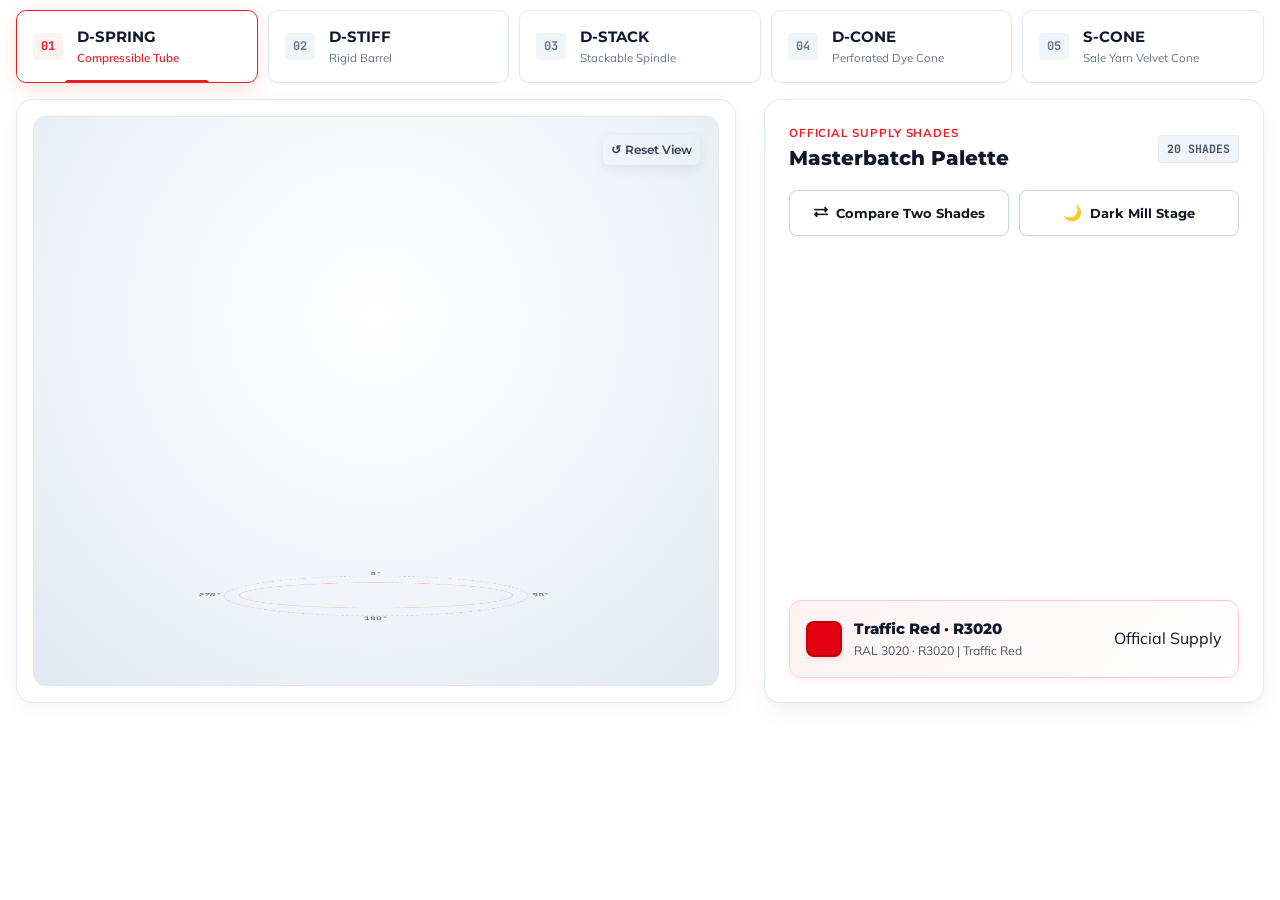
==== commit 9d9b0166: "Configure clean standalone Color Studio view for iframe embedding on autotex.net/shades" ====
--- a/index.html
+++ b/index.html
@@ -1,15 +1,11 @@
 <!DOCTYPE html>
 <html lang="en">
 <head>
-  <meta charset="utf-8">
-  <meta name="viewport" content="width=device-width, initial-scale=1">
-  <title>AUTOTEX | Dye Tubes & Cones — Interactive 3D Colour Studio</title>
-  <meta name="description" content="Explore and customize Autotex Dye Tubes & Cones (D-Spring, D-Stiff, D-Stack, D-Cone, S-Cone) with real-time masterbatch colour preview and 360-degree rotation. Tested and Trusted, Globally.">
+  <meta charset="UTF-8">
+  <meta name="viewport" content="width=device-width, initial-scale=1.0">
+  <title>Autotex 3D Colour Studio</title>
   
-  <!-- Favicon -->
-  <link rel="icon" type="image/png" href="Image/autotex-logo.png">
-  
-  <!-- Google Fonts: Montserrat (Headings & Navigation matching autotex.net) + Mulish (Clean Body Text) + JetBrains Mono -->
+  <!-- Modern Clean Typography (Matching autotex.net) -->
   <link rel="preconnect" href="https://fonts.googleapis.com">
   <link rel="preconnect" href="https://fonts.gstatic.com" crossorigin>
   <link href="https://fonts.googleapis.com/css2?family=Montserrat:ital,wght@0,400;0,500;0,600;0,700;0,800;0,900;1,400;1,700&family=Mulish:ital,wght@0,300;0,400;0,500;0,600;0,700;1,400&family=JetBrains+Mono:wght@400;500;600&display=swap" rel="stylesheet">
@@ -17,914 +13,185 @@
   <!-- Stylesheet -->
   <link rel="stylesheet" href="style.css">
 </head>
-<body>
-
-  <!-- Top Utility Bar (Matching autotex.net corporate style) -->
-  <div class="top-bar">
-    <div class="container top-bar-inner">
-      <div class="top-bar-left">
-        <span class="top-tag"><span class="pulse-dot"></span> GLOBAL EXPORT EXCELLENCE</span>
-        <span class="top-divider">|</span>
-        <span class="top-info"><i class="icon-cert"></i> ISO 9001:2015 Certified Company</span>
-        <span class="top-divider">|</span>
-        <span class="top-info"><i class="icon-globe"></i> Exporting to 60+ Countries</span>
+<body class="studio-only-mode">
+
+  <main class="studio-standalone-wrapper">
+    <div class="container studio-container">
+
+      <!-- Product Selector Navigation Tabs -->
+      <div class="product-selector-bar" role="tablist" aria-label="Select Product Profile">
+        <button class="prod-tab active" data-model="d-spring" role="tab" aria-selected="true">
+          <span class="tab-code">01</span>
+          <div class="tab-info">
+            <strong class="tab-title">D-SPRING</strong>
+            <small class="tab-sub">Compressible Tube</small>
+          </div>
+          <span class="tab-active-indicator"></span>
+        </button>
+
+        <button class="prod-tab" data-model="d-stiff" role="tab" aria-selected="false">
+          <span class="tab-code">02</span>
+          <div class="tab-info">
+            <strong class="tab-title">D-STIFF</strong>
+            <small class="tab-sub">Rigid Barrel</small>
+          </div>
+          <span class="tab-active-indicator"></span>
+        </button>
+
+        <button class="prod-tab" data-model="d-stack" role="tab" aria-selected="false">
+          <span class="tab-code">03</span>
+          <div class="tab-info">
+            <strong class="tab-title">D-STACK</strong>
+            <small class="tab-sub">Stackable Spindle</small>
+          </div>
+          <span class="tab-active-indicator"></span>
+        </button>
+
+        <button class="prod-tab" data-model="d-cone" role="tab" aria-selected="false">
+          <span class="tab-code">04</span>
+          <div class="tab-info">
+            <strong class="tab-title">D-CONE</strong>
+            <small class="tab-sub">Perforated Dye Cone</small>
+          </div>
+          <span class="tab-active-indicator"></span>
+        </button>
+
+        <button class="prod-tab" data-model="s-cone" role="tab" aria-selected="false">
+          <span class="tab-code">05</span>
+          <div class="tab-info">
+            <strong class="tab-title">S-CONE</strong>
+            <small class="tab-sub">Sale Yarn Velvet Cone</small>
+          </div>
+          <span class="tab-active-indicator"></span>
+        </button>
       </div>
-      <div class="top-bar-right">
-        <a href="tel:+914222627681" class="top-link">+91 422 262 7681</a>
-        <span class="top-divider">|</span>
-        <a href="mailto:info@autotex.net" class="top-link">info@autotex.net</a>
-        <span class="top-divider">|</span>
-        <a href="https://autotex.net/" target="_blank" rel="noopener" class="top-link portal-link">Main Portal ↗</a>
+
+      <!-- Main Studio Grid -->
+      <div class="studio-grid">
+
+        <!-- Left Column: Interactive 360° Render Stage -->
+        <div class="studio-viewport-panel" id="viewport-panel">
+
+          <!-- The Render Stage Container -->
+          <div class="viewport-stage" id="stage-viewport">
+            
+            <!-- Floating Reset View Control -->
+            <div class="stage-floating-toolbar stage-reset-bar">
+              <button id="btn-reset-view" class="tool-btn reset-single-btn" title="Reset 360° Angle and Zoom">
+                <span class="tool-icon">↺</span>
+                <span class="tool-label">Reset View</span>
+              </button>
+            </div>
+
+            <!-- Single Stage 360° Viewport -->
+            <div class="stage-single" id="stage-single">
+              
+              <!-- 3D Turntable Base Ring -->
+              <div class="turntable-floor-ring">
+                <div class="floor-tick tick-0">0°</div>
+                <div class="floor-tick tick-90">90°</div>
+                <div class="floor-tick tick-180">180°</div>
+                <div class="floor-tick tick-270">270°</div>
+                <div class="floor-grid-circle"></div>
+              </div>
+
+              <!-- Real 3D WebGL Canvas for 360 Degree Solid Cylinder/Cone Rotation -->
+              <canvas id="threejs-canvas" class="threejs-canvas"></canvas>
+
+              <!-- Fallback 2D Image Stage -->
+              <div class="product-render-stage" id="main-render-stage" style="display: none;">
+                <div class="stage-pedestal-shadow" id="stage-shadow"></div>
+                <div class="product-glare-overlay" id="product-glare"></div>
+                <img id="product-display-img" src="Image/tints/d-spring_R3020.png" alt="Autotex Configured Product" class="product-display-img">
+                <canvas id="product-custom-canvas" class="product-custom-canvas" style="display: none;"></canvas>
+              </div>
+
+            </div>
+
+            <!-- Comparison View (Side-by-Side) -->
+            <div class="stage-compare" id="stage-compare" style="display: none;">
+              <!-- Primary Item -->
+              <div class="compare-column">
+                <div class="compare-tag">PRIMARY SELECTION</div>
+                <div class="compare-render-stage">
+                  <div class="stage-pedestal-shadow small"></div>
+                  <img id="compare-display-a" src="Image/tints/d-spring_R3020.png" alt="Primary Variant" class="product-display-img">
+                </div>
+                <div class="compare-info">
+                  <strong id="compare-name-a">Traffic Red</strong>
+                  <span id="compare-code-a">R3020 · RAL 3020</span>
+                </div>
+              </div>
+
+              <div class="compare-vs-badge">VS</div>
+
+              <!-- Secondary Item -->
+              <div class="compare-column">
+                <div class="compare-tag">COMPARISON CANDIDATE</div>
+                <div class="compare-render-stage">
+                  <div class="stage-pedestal-shadow small"></div>
+                  <img id="compare-display-b" src="Image/tints/d-spring_R5002.png" alt="Comparison Variant" class="product-display-img">
+                </div>
+                <div class="compare-info">
+                  <strong id="compare-name-b">Marine Blue</strong>
+                  <span id="compare-code-b">R5002 · RAL 5002</span>
+                </div>
+              </div>
+            </div>
+
+          </div>
+
+        </div>
+
+
+        <!-- Right Column: Colour Palette & Masterbatch Library -->
+        <div class="studio-palette-panel">
+          
+          <div class="palette-top">
+            <div>
+              <p class="panel-eyebrow">OFFICIAL SUPPLY SHADES</p>
+              <h3 class="panel-title">Masterbatch Palette</h3>
+            </div>
+            <span class="palette-counter" id="palette-count-badge">20 SHADES</span>
+          </div>
+
+          <!-- Quick Action Controls: Compare Two Shades & Dark Mill Stage -->
+          <div class="palette-quick-actions">
+            <button id="btn-toggle-compare" class="btn-studio-action" title="Compare two shades side by side" aria-pressed="false">
+              <span class="action-icon">⮂</span>
+              <span id="compare-btn-text">Compare Two Shades</span>
+            </button>
+            <button id="btn-toggle-backdrop" class="btn-studio-action" title="Toggle Dark Mill Stage contrast" aria-pressed="false">
+              <span class="action-icon" id="backdrop-action-icon">🌙</span>
+              <span id="backdrop-btn-text">Dark Mill Stage</span>
+            </button>
+          </div>
+
+          <!-- Swatches Grid (All 20 Shades in Single View) -->
+          <div class="swatches-container">
+            <div class="swatches-grid" id="swatches-grid" role="radiogroup" aria-label="Colour Swatches">
+              <!-- 20 Swatch items inserted via JavaScript -->
+            </div>
+          </div>
+
+          <!-- Active Selection Detail -->
+          <div class="selection-summary-card">
+            <div class="selected-product-header">
+              <div class="summary-chip" id="summary-color-chip" style="background-color: #E3000F;"></div>
+              <div class="summary-details">
+                <h4 id="summary-title">Traffic Red · R3020</h4>
+                <p id="summary-pdf-label" class="summary-code">RAL 3020 · R3020 | Traffic Red</p>
+              </div>
+              <span class="summary-supply-badge">Official Supply</span>
+            </div>
+          </div>
+
+        </div>
+
       </div>
+
     </div>
-  </div>
-
-  <!-- Corporate Header / Navigation -->
-  <header class="site-header" id="header">
-    <div class="container header-inner">
-      <a href="https://autotex.net/" class="brand-logo" aria-label="Autotex Homepage">
-        <img src="Image/autotex-logo.png" alt="AUTOTEX" class="logo-img">
-        <div class="brand-text-block">
-          <span class="brand-subtitle">TEXTILE MACHINERY COMPONENTS</span>
-        </div>
-      </a>
-
-      <!-- Desktop Nav matching autotex.net -->
-      <nav class="main-nav" aria-label="Main Navigation">
-        <a href="https://autotex.net/" class="nav-item">Home</a>
-        <a href="https://autotex.net/corporate/" class="nav-item">Corporate</a>
-        <div class="nav-item-dropdown active">
-          <a href="#studio" class="nav-item active-link">
-            Textile Products <span class="badge-red">Studio</span> <span class="caret">▼</span>
-          </a>
-          <div class="dropdown-menu">
-            <a href="#studio" class="dropdown-link active">Dye Tubes & Cones (Colour Studio)</a>
-            <a href="https://autotex.net/textile/" class="dropdown-link" target="_blank">Bobbin Holders</a>
-            <a href="https://autotex.net/textile/" class="dropdown-link" target="_blank">Simplex Bobbins</a>
-            <a href="https://autotex.net/textile/" class="dropdown-link" target="_blank">Ring Spinning Tubes</a>
-            <a href="https://autotex.net/textile/" class="dropdown-link" target="_blank">Material Handling Trays</a>
-          </div>
-        </div>
-        <a href="https://autotex.net/infrastructure/" class="nav-item">Infrastructure</a>
-        <a href="https://autotex.net/quality-systems/" class="nav-item">Quality Systems</a>
-        <a href="https://autotex.net/network/" class="nav-item">Global Network</a>
-        <a href="https://autotex.net/contact-us/" class="nav-item">Contact Us</a>
-      </nav>
-
-      <!-- Action Buttons -->
-      <div class="header-actions">
-        <a href="Image/3.pdf" target="_blank" class="btn btn-outline-catalog" title="Download Official PDF Brochure">
-          <svg class="btn-icon" viewBox="0 0 24 24" fill="none" stroke="currentColor" stroke-width="2"><path d="M14 2H6a2 2 0 0 0-2 2v16a2 2 0 0 0 2 2h12a2 2 0 0 0 2-2V8z"/><polyline points="14 2 14 8 20 8"/><line x1="12" y1="18" x2="12" y2="12"/><polyline points="9 15 12 18 15 15"/></svg>
-          PDF Brochure
-        </a>
-        <button id="open-sample-modal-btn" class="btn btn-primary-red">
-          Request Samples
-        </button>
-        <button class="mobile-menu-toggle" id="mobile-toggle" aria-label="Toggle navigation menu">
-          <span></span><span></span><span></span>
-        </button>
-      </div>
-    </div>
-  </header>
-
-  <!-- Mobile Drawer Menu -->
-  <div class="mobile-nav-drawer" id="mobile-drawer">
-    <div class="mobile-nav-links">
-      <a href="https://autotex.net/" class="mobile-link">Home</a>
-      <a href="https://autotex.net/corporate/" class="mobile-link">Corporate</a>
-      <a href="#studio" class="mobile-link active">Dye Tubes & Cones Studio</a>
-      <a href="https://autotex.net/textile/" class="mobile-link">Textile Products</a>
-      <a href="https://autotex.net/infrastructure/" class="mobile-link">Infrastructure</a>
-      <a href="https://autotex.net/quality-systems/" class="mobile-link">Quality Systems</a>
-      <a href="https://autotex.net/network/" class="mobile-link">Global Network</a>
-      <a href="https://autotex.net/contact-us/" class="mobile-link">Contact Us</a>
-      <a href="Image/3.pdf" target="_blank" class="mobile-link pdf-highlight">Download PDF Catalog ↗</a>
-    </div>
-  </div>
-
-  <main id="main-content">
-
-    <!-- HERO SECTION -->
-    <section class="hero-section" id="hero">
-      <div class="hero-bg-overlay"></div>
-      <div class="hero-bg-yarn" style="background-image: url('Image/yarn-cones-bg.jpg');"></div>
-      
-      <div class="container hero-container">
-        <div class="hero-content">
-          <div class="hero-badge">
-            <span class="badge-accent">PREMIUM QUALITY</span>
-            <span class="badge-text">TEXTILE DYEING PACKAGES</span>
-          </div>
-
-          <h1 class="hero-title">
-            DYE TUBES &amp; CONES
-          </h1>
-
-          <p class="hero-tagline">
-            Tested and Trusted, Globally...
-          </p>
-
-          <p class="hero-description">
-            Engineered with 100% virgin high-temperature polymers for uniform dye liquor penetration, zero yarn snagging, and extreme autoclave stability up to 135°C. Experience our real-time 3D 360° Masterbatch Colour Studio below.
-          </p>
-
-          <div class="hero-cta-group">
-            <a href="#studio" class="btn btn-hero-primary">
-              <svg viewBox="0 0 24 24" fill="none" stroke="currentColor" stroke-width="2" class="btn-icon"><circle cx="12" cy="12" r="10"/><path d="M12 2a14.5 14.5 0 0 0 0 20 14.5 14.5 0 0 0 0-20"/><path d="M2 12h20"/></svg>
-              Launch 360° Studio ↓
-            </a>
-            <a href="#products-overview" class="btn btn-hero-secondary">
-              Explore 5 Core Profiles →
-            </a>
-          </div>
-
-          <!-- Trust Badges -->
-          <div class="hero-metrics">
-            <div class="metric-item">
-              <span class="metric-val">135°C</span>
-              <span class="metric-lbl">High-Temp Resistance</span>
-            </div>
-            <div class="metric-divider"></div>
-            <div class="metric-item">
-              <span class="metric-val">100%</span>
-              <span class="metric-lbl">Virgin Engineering Polymers</span>
-            </div>
-            <div class="metric-divider"></div>
-            <div class="metric-item">
-              <span class="metric-val">60+</span>
-              <span class="metric-lbl">Countries Exported</span>
-            </div>
-            <div class="metric-divider"></div>
-            <div class="metric-item">
-              <span class="metric-val">25+</span>
-              <span class="metric-lbl">Years Precision Molded</span>
-            </div>
-          </div>
-        </div>
-
-        <!-- Hero Visual: Real Cluster from Official Brochure -->
-        <div class="hero-visual">
-          <div class="visual-glow"></div>
-          <div class="cluster-card">
-            <img src="Image/dye-tubes-cones-cluster.png" alt="Autotex Dye Tubes and Cones Lineup" class="cluster-img">
-            <div class="cluster-badge">
-              <span class="cluster-dot"></span>
-              <span>Complete Autotex Dye Package Family</span>
-            </div>
-          </div>
-        </div>
-      </div>
-    </section>
-
-
-    <!-- 5 CORE PROFILES SECTION (Referencing the PDF) -->
-    <section class="profiles-section" id="products-overview">
-      <div class="container">
-        <div class="section-header text-center">
-          <p class="section-eyebrow">ENGINEERED FOR MODERN DYEHOUSES &amp; WINDING MILLS</p>
-          <h2 class="section-title">The 5 Core Dye Tube &amp; Cone Profiles</h2>
-          <p class="section-subtitle">
-            Every tube and cone is manufactured to rigorous dimensional tolerances with round-edge perforations and micro-textured finishes.
-          </p>
-        </div>
-
-        <div class="profiles-grid">
-
-          <!-- 1. D-SPRING -->
-          <div class="profile-card" data-target="d-spring">
-            <div class="profile-card-badge">Compressible</div>
-            <div class="profile-thumb-wrap">
-              <img src="Image/tints/d-spring_R3020.png" alt="D-SPRING Compressible Dye Tube" class="profile-thumb">
-            </div>
-            <div class="profile-card-body">
-              <h3 class="profile-name">D-SPRING</h3>
-              <p class="profile-type">Compressible Dye Tube</p>
-              <p class="profile-desc">
-                Axially compressible lattice structure accommodates high yarn shrinkage under boiling dye liquor. Eliminates density gradients.
-              </p>
-              <ul class="profile-features">
-                <li><span class="check">✓</span> Uniform Axial Compression</li>
-                <li><span class="check">✓</span> Prevents Yarn Entrapment</li>
-                <li><span class="check">✓</span> Maximum Liquor Circulation</li>
-              </ul>
-              <button class="btn btn-card-action" onclick="selectStudioProduct('d-spring')">
-                Customize in 360° Studio ↗
-              </button>
-            </div>
-          </div>
-
-          <!-- 2. D-STIFF -->
-          <div class="profile-card" data-target="d-stiff">
-            <div class="profile-card-badge">Rigid</div>
-            <div class="profile-thumb-wrap">
-              <img src="Image/tints/d-stiff_R5002.png" alt="D-STIFF Rigid Dye Tube" class="profile-thumb">
-            </div>
-            <div class="profile-card-body">
-              <h3 class="profile-name">D-STIFF</h3>
-              <p class="profile-type">Rigid Dye Tube</p>
-              <p class="profile-desc">
-                High-rigidity engineered barrel resistant to excessive centrifugal pressure and aggressive yarn collapse forces in dense packages.
-              </p>
-              <ul class="profile-features">
-                <li><span class="check">✓</span> Heavy-Duty Non-Compressible</li>
-                <li><span class="check">✓</span> High-Tension Package Winding</li>
-                <li><span class="check">✓</span> Extended Autoclave Lifespan</li>
-              </ul>
-              <button class="btn btn-card-action" onclick="selectStudioProduct('d-stiff')">
-                Customize in 360° Studio ↗
-              </button>
-            </div>
-          </div>
-
-          <!-- 3. D-STACK -->
-          <div class="profile-card" data-target="d-stack">
-            <div class="profile-card-badge">Stackable</div>
-            <div class="profile-thumb-wrap">
-              <img src="Image/tints/d-stack_R1016.png" alt="D-STACK Stackable Dye Tube" class="profile-thumb">
-            </div>
-            <div class="profile-card-body">
-              <h3 class="profile-name">D-STACK</h3>
-              <p class="profile-type">Stackable Dye Tube</p>
-              <p class="profile-desc">
-                Self-centering interlocking ends allow seamless column stacking on dye vessel spindles without separate intermediate separator plates.
-              </p>
-              <ul class="profile-features">
-                <li><span class="check">✓</span> Interlocking Self-Centering</li>
-                <li><span class="check">✓</span> Saves Dye Spindle Loading Time</li>
-                <li><span class="check">✓</span> Eliminates Intermediate Spacers</li>
-              </ul>
-              <button class="btn btn-card-action" onclick="selectStudioProduct('d-stack')">
-                Customize in 360° Studio ↗
-              </button>
-            </div>
-          </div>
-
-          <!-- 4. D-CONE -->
-          <div class="profile-card" data-target="d-cone">
-            <div class="profile-card-badge">Perforated</div>
-            <div class="profile-thumb-wrap">
-              <img src="Image/tints/d-cone_R6001.png" alt="D-CONE Perforated Dye Cone" class="profile-thumb">
-            </div>
-            <div class="profile-card-body">
-              <h3 class="profile-name">D-CONE</h3>
-              <p class="profile-type">Perforated Dye Cone</p>
-              <p class="profile-desc">
-                Precision taper conical dye package with balanced radial perforations for uniform inside-to-outside flow and trouble-free unwinding.
-              </p>
-              <ul class="profile-features">
-                <li><span class="check">✓</span> Optimized Staggered Holes</li>
-                <li><span class="check">✓</span> High-Flow Conical Geometry</li>
-                <li><span class="check">✓</span> Snag-Free Package Delivery</li>
-              </ul>
-              <button class="btn btn-card-action" onclick="selectStudioProduct('d-cone')">
-                Customize in 360° Studio ↗
-              </button>
-            </div>
-          </div>
-
-          <!-- 5. S-CONE -->
-          <div class="profile-card" data-target="s-cone">
-            <div class="profile-card-badge">Sale Yarn</div>
-            <div class="profile-thumb-wrap">
-              <img src="Image/tints/s-cone_R1015.png" alt="S-CONE Sale Yarn Cone" class="profile-thumb">
-            </div>
-            <div class="profile-card-body">
-              <h3 class="profile-name">S-CONE</h3>
-              <p class="profile-type">Sale Yarn Cone</p>
-              <p class="profile-desc">
-                Solid engineered cone with micro-embossed velvet grip surface designed for high-speed automatic winding and smooth yarn take-off.
-              </p>
-              <ul class="profile-features">
-                <li><span class="check">✓</span> Micro-Grooved Grip Surface</li>
-                <li><span class="check">✓</span> Zero Yarn Slough-Off</li>
-                <li><span class="check">✓</span> High-Speed Auto-Coner Ready</li>
-              </ul>
-              <button class="btn btn-card-action" onclick="selectStudioProduct('s-cone')">
-                Customize in 360° Studio ↗
-              </button>
-            </div>
-          </div>
-
-        </div>
-      </div>
-    </section>
-
-
-    <!-- INTERACTIVE 3D 360° ROTATE & ZOOM COLOUR STUDIO -->
-    <section class="studio-section" id="studio" aria-label="Interactive Product Colour Studio">
-      <div class="container">
-        
-        <div class="studio-header">
-          <div>
-            <div class="studio-pill"><span class="dot"></span> 360° ROTATE &amp; ZOOM STUDIO</div>
-            <h2 class="studio-title">Interactive 360° Product Configurator</h2>
-            <p class="studio-subtitle">
-              Drag horizontally or vertically to rotate the product in full 360° 3D space, scroll to zoom in/out, and click any masterbatch shade.
-            </p>
-          </div>
-        </div>
-
-        <!-- Product Selector Navigation Tabs -->
-        <div class="product-selector-bar" role="tablist" aria-label="Select Product Profile">
-          <button class="prod-tab active" data-model="d-spring" role="tab" aria-selected="true">
-            <span class="tab-code">01</span>
-            <div class="tab-info">
-              <strong class="tab-title">D-SPRING</strong>
-              <small class="tab-sub">Compressible Tube</small>
-            </div>
-            <span class="tab-active-indicator"></span>
-          </button>
-
-          <button class="prod-tab" data-model="d-stiff" role="tab" aria-selected="false">
-            <span class="tab-code">02</span>
-            <div class="tab-info">
-              <strong class="tab-title">D-STIFF</strong>
-              <small class="tab-sub">Rigid Barrel</small>
-            </div>
-            <span class="tab-active-indicator"></span>
-          </button>
-
-          <button class="prod-tab" data-model="d-stack" role="tab" aria-selected="false">
-            <span class="tab-code">03</span>
-            <div class="tab-info">
-              <strong class="tab-title">D-STACK</strong>
-              <small class="tab-sub">Stackable Spindle</small>
-            </div>
-            <span class="tab-active-indicator"></span>
-          </button>
-
-          <button class="prod-tab" data-model="d-cone" role="tab" aria-selected="false">
-            <span class="tab-code">04</span>
-            <div class="tab-info">
-              <strong class="tab-title">D-CONE</strong>
-              <small class="tab-sub">Perforated Dye Cone</small>
-            </div>
-            <span class="tab-active-indicator"></span>
-          </button>
-
-          <button class="prod-tab" data-model="s-cone" role="tab" aria-selected="false">
-            <span class="tab-code">05</span>
-            <div class="tab-info">
-              <strong class="tab-title">S-CONE</strong>
-              <small class="tab-sub">Sale Yarn Velvet Cone</small>
-            </div>
-            <span class="tab-active-indicator"></span>
-          </button>
-        </div>
-
-        <!-- Main Studio Grid -->
-        <div class="studio-grid">
-
-          <!-- Left Column: Interactive 360° Render Stage -->
-          <div class="studio-viewport-panel" id="viewport-panel">
-            
-            <div class="viewport-header">
-              <div class="viewport-breadcrumbs">
-                <span id="active-model-category">AUTOTEX DYE PACKAGES</span>
-                <span class="sep">/</span>
-                <span id="active-model-title" class="active-crumb">D-SPRING COMPRESSIBLE</span>
-              </div>
-              <div class="view-status-tags">
-                <span class="tag-status live-tag"><span class="live-dot"></span> 360° ORBIT</span>
-                <span class="tag-status polymer-tag" id="active-polymer-tag">VIRGIN POLYPROPYLENE</span>
-              </div>
-            </div>
-
-            <!-- The Render Stage Container -->
-            <div class="viewport-stage" id="stage-viewport">
-              
-              <!-- Floating Reset View Control (Only Reset button on 3D stage console) -->
-              <div class="stage-floating-toolbar stage-reset-bar">
-                <button id="btn-reset-view" class="tool-btn reset-single-btn" title="Reset 360° Angle and Zoom">
-                  <span class="tool-icon">↺</span>
-                  <span class="tool-label">Reset View</span>
-                </button>
-              </div>
-
-              <!-- Interactive Drag Cue (Fades out once user drags) -->
-              <div class="drag-hint-pill" id="drag-hint">
-                <span class="hint-icon">⇄</span>
-                <span>Click &amp; drag to rotate 360° · Scroll to zoom</span>
-              </div>
-
-              <!-- Single Stage 360° Viewport -->
-              <div class="stage-single" id="stage-single">
-                
-                <!-- 3D Turntable Base Ring -->
-                <div class="turntable-floor-ring">
-                  <div class="floor-tick tick-0">0°</div>
-                  <div class="floor-tick tick-90">90°</div>
-                  <div class="floor-tick tick-180">180°</div>
-                  <div class="floor-tick tick-270">270°</div>
-                  <div class="floor-grid-circle"></div>
-                </div>
-
-                <!-- Real 3D WebGL Canvas for 360 Degree Solid Cylinder/Cone Rotation -->
-                <canvas id="threejs-canvas" class="threejs-canvas"></canvas>
-
-                <!-- Fallback 2D Image Stage (Hidden) -->
-                <div class="product-render-stage" id="main-render-stage" style="display: none;">
-                  <div class="stage-pedestal-shadow" id="stage-shadow"></div>
-                  <div class="product-glare-overlay" id="product-glare"></div>
-                  <img id="product-display-img" src="Image/tints/d-spring_R3020.png" alt="Autotex Configured Product" class="product-display-img">
-                  <canvas id="product-custom-canvas" class="product-custom-canvas" style="display: none;"></canvas>
-                </div>
-
-                <!-- Floating Dimension Badges -->
-                <div class="dimension-hud top-hud">
-                  <span class="hud-label">Top OD</span>
-                  <span class="hud-value" id="hud-top-dia">54 mm</span>
-                </div>
-                <div class="dimension-hud height-hud">
-                  <span class="hud-label">Length</span>
-                  <span class="hud-value" id="hud-length">170 mm</span>
-                </div>
-                <div class="dimension-hud bottom-hud">
-                  <span class="hud-label">Base ID</span>
-                  <span class="hud-value" id="hud-bottom-dia">60 mm</span>
-                </div>
-
-                <!-- 360 Orbit Degree Badge -->
-                <div class="orbit-angle-hud" id="orbit-hud">
-                  <span>ORBIT: </span><strong id="orbit-deg-val">0°</strong>
-                </div>
-              </div>
-
-              <!-- Comparison View -->
-              <div class="stage-compare" id="stage-compare" style="display: none;">
-                
-                <!-- Primary Item -->
-                <div class="compare-column">
-                  <div class="compare-tag">PRIMARY SELECTION</div>
-                  <div class="compare-render-stage">
-                    <div class="stage-pedestal-shadow small"></div>
-                    <img id="compare-display-a" src="Image/tints/d-spring_R3020.png" alt="Primary Variant" class="product-display-img">
-                  </div>
-                  <div class="compare-info">
-                    <strong id="compare-name-a">Traffic Red</strong>
-                    <span id="compare-code-a">R3020 · RAL 3020</span>
-                  </div>
-                </div>
-
-                <div class="compare-vs-badge">VS</div>
-
-                <!-- Secondary Item -->
-                <div class="compare-column">
-                  <div class="compare-tag">COMPARISON CANDIDATE</div>
-                  <div class="compare-render-stage">
-                    <div class="stage-pedestal-shadow small"></div>
-                    <img id="compare-display-b" src="Image/tints/d-spring_R5002.png" alt="Comparison Variant" class="product-display-img">
-                  </div>
-                  <div class="compare-info">
-                    <strong id="compare-name-b">Marine Blue</strong>
-                    <span id="compare-code-b">R5002 · RAL 5002</span>
-                  </div>
-                </div>
-
-              </div>
-
-            </div>
-
-            <!-- Viewport Footer Specs Summary -->
-            <div class="viewport-footer">
-              <div class="spec-quick-item">
-                <span class="spec-label">ACTIVE SHADE</span>
-                <div class="active-color-pill">
-                  <span class="color-sample-circle" id="hud-color-dot" style="background-color: #E3000F;"></span>
-                  <strong id="hud-color-name">Traffic Red</strong>
-                  <code id="hud-color-hex">R3020 (RAL 3020)</code>
-                </div>
-              </div>
-              <div class="spec-quick-item">
-                <span class="spec-label">PERFORATION RATIO</span>
-                <strong id="hud-perforation">48% Open Lattice</strong>
-              </div>
-              <div class="spec-quick-item">
-                <span class="spec-label">COMPRESSION RATING</span>
-                <strong id="hud-compression">Up to 25% Axial</strong>
-              </div>
-              <div class="spec-quick-item">
-                <span class="spec-label">TEMP LIMIT</span>
-                <strong id="hud-temp">135°C (HT Certified)</strong>
-              </div>
-            </div>
-
-          </div>
-
-
-          <!-- Right Column: Colour Palette, Search & Masterbatch Library -->
-          <div class="studio-palette-panel">
-            
-            <div class="palette-top">
-              <div>
-                <p class="panel-eyebrow">OFFICIAL SUPPLY SHADES</p>
-                <h3 class="panel-title">Masterbatch Palette</h3>
-              </div>
-              <span class="palette-counter" id="palette-count-badge">20 SHADES</span>
-            </div>
-
-            <!-- Quick Action Controls: Compare Two Shades & Dark Mill Stage in place of search -->
-            <div class="palette-quick-actions">
-              <button id="btn-toggle-compare" class="btn-studio-action" title="Compare two shades side by side" aria-pressed="false">
-                <span class="action-icon">⮂</span>
-                <span id="compare-btn-text">Compare Two Shades</span>
-              </button>
-              <button id="btn-toggle-backdrop" class="btn-studio-action" title="Toggle Dark Mill Stage contrast" aria-pressed="false">
-                <span class="action-icon" id="backdrop-action-icon">🌙</span>
-                <span id="backdrop-btn-text">Dark Mill Stage</span>
-              </button>
-            </div>
-
-            <!-- Swatches Grid (All 20 Shades in Single View) -->
-            <div class="swatches-container">
-              <div class="swatches-grid" id="swatches-grid" role="radiogroup" aria-label="Colour Swatches">
-                <!-- 20 Swatch items inserted via JavaScript -->
-              </div>
-            </div>
-
-            <!-- Active Selection Detail -->
-            <div class="selection-summary-card">
-              <div class="selected-product-header">
-                <div class="summary-chip" id="summary-color-chip" style="background-color: #E3000F;"></div>
-                <div class="summary-details">
-                  <h4 id="summary-title">Traffic Red · R3020</h4>
-                  <p id="summary-subtitle"><span id="summary-ral-badge-text" class="ral-badge-pill">RAL 3020</span> · <span id="summary-pdf-label">R3020 | Traffic Red</span></p>
-                </div>
-                <span class="status-verified" id="summary-spec-tag">Official Supply</span>
-              </div>
-            </div>
-
-          </div>
-
-        </div>
-
-      </div>
-    </section>
-
-
-    <!-- ENGINEERING EXCELLENCE & LIQUOR FLOW SECTION -->
-    <section class="engineering-section">
-      <div class="container">
-        
-        <div class="eng-grid">
-          <div class="eng-text-col">
-            <span class="section-eyebrow">HYDRAULIC FLOW DYNAMICS</span>
-            <h2 class="section-title">Designed for Complete Dye Uniformity</h2>
-            <p class="eng-lead">
-              In high-pressure package dyeing machines, uneven liquor circulation causes shade variations from the inside core to the outside circumference. Autotex tubes solve this at the root.
-            </p>
-
-            <div class="eng-features-list">
-              <div class="eng-feat-item">
-                <div class="feat-icon-box">01</div>
-                <div>
-                  <h4>Optimized Staggered Apertures</h4>
-                  <p>Our proprietary matrix perforation delivers uniform hydraulic cross-flow pressure across every winding layer, reducing cycle time and chemical consumption.</p>
-                </div>
-              </div>
-
-              <div class="eng-feat-item">
-                <div class="feat-icon-box">02</div>
-                <div>
-                  <h4>Smooth Radiused Hole Edges</h4>
-                  <p>Every orifice is precision mold-radiused. No micro-burrs, no sharp plastic edges. Zero fiber snagging during high-speed take-off at 1,200+ m/min.</p>
-                </div>
-              </div>
-
-              <div class="eng-feat-item">
-                <div class="feat-icon-box">03</div>
-                <div>
-                  <h4>Thermal &amp; Chemical Endurance</h4>
-                  <p>Molded with prime virgin polypropylene and nylon blends with proprietary thermal stabilizers, resisting disperse dye carriers, acid baths, and repeated 135°C cycles.</p>
-                </div>
-              </div>
-            </div>
-          </div>
-
-          <div class="eng-visual-col">
-            <div class="eng-card-cluster">
-              <img src="Image/d-cones-group.png" alt="Autotex Perforated Cones Group" class="eng-cluster-img">
-              <div class="eng-stat-bubble">
-                <strong>+24%</strong>
-                <span>Higher Liquor Flow Efficiency</span>
-              </div>
-            </div>
-          </div>
-        </div>
-
-      </div>
-    </section>
-
-
-    <!-- TECHNICAL SPECIFICATION COMPARISON TABLE -->
-    <section class="specs-section" id="specs">
-      <div class="container">
-        <div class="section-header text-center">
-          <span class="section-eyebrow">COMPREHENSIVE ENGINEERING DATA</span>
-          <h2 class="section-title">Technical Specification Matrix</h2>
-          <p class="section-subtitle">
-            Compare mechanical parameters, thermal limits, and application compatibility across the 5 Autotex profiles.
-          </p>
-        </div>
-
-        <div class="specs-table-wrapper">
-          <table class="specs-table" aria-label="Technical comparison of Autotex dye tubes and cones">
-            <thead>
-              <tr>
-                <th>Specification</th>
-                <th>D-SPRING</th>
-                <th>D-STIFF</th>
-                <th>D-STACK</th>
-                <th>D-CONE</th>
-                <th>S-CONE</th>
-              </tr>
-            </thead>
-            <tbody>
-              <tr>
-                <td class="spec-prop">Primary Type</td>
-                <td><span class="badge-table red">Compressible</span></td>
-                <td><span class="badge-table">Rigid Barrel</span></td>
-                <td><span class="badge-table">Stackable</span></td>
-                <td><span class="badge-table">Perforated Cone</span></td>
-                <td><span class="badge-table">Sale Yarn Cone</span></td>
-              </tr>
-              <tr>
-                <td class="spec-prop">Material Formulation</td>
-                <td>Virgin Polypropylene / PA66</td>
-                <td>Heavy-Duty High-Impact PP</td>
-                <td>Engineering Grade Copolymer</td>
-                <td>Virgin Polypropylene</td>
-                <td>High-Impact Polystyrene / PP</td>
-              </tr>
-              <tr>
-                <td class="spec-prop">Max Operating Temp</td>
-                <td>135°C (275°F)</td>
-                <td>135°C (275°F)</td>
-                <td>130°C (266°F)</td>
-                <td>135°C (275°F)</td>
-                <td>95°C (Ambient Winding)</td>
-              </tr>
-              <tr>
-                <td class="spec-prop">Axial Compression</td>
-                <td>Up to 25% (Controlled)</td>
-                <td>0% (Rigid Dimension)</td>
-                <td>Interlocking Stack (0%)</td>
-                <td>0% (Rigid Taper)</td>
-                <td>0% (Solid Cone)</td>
-              </tr>
-              <tr>
-                <td class="spec-prop">Surface Texture</td>
-                <td>Lattice Open Matrix</td>
-                <td>Diamond Open Perforation</td>
-                <td>Square Ribbed Grid</td>
-                <td>Perforated Round Matrix</td>
-                <td>Micro-Grooved Velvet Grip</td>
-              </tr>
-              <tr>
-                <td class="spec-prop">Machine Compatibility</td>
-                <td>Thies, Fong's, Loris Bellini</td>
-                <td>All Standard H.T. Vessels</td>
-                <td>Spindle Dyeing Systems</td>
-                <td>Cone Dyeing Spindles</td>
-                <td>Murata, Savio, Schlafhorst</td>
-              </tr>
-              <tr>
-                <td class="spec-prop">Typical Applications</td>
-                <td>Cotton, Polyester, Blends</td>
-                <td>Textured Filament, Acrylic</td>
-                <td>Continuous High-Speed Dyeing</td>
-                <td>Cotton, Sewing Thread, Rayon</td>
-                <td>Weaving &amp; Knitting Sale Yarn</td>
-              </tr>
-              <tr>
-                <td class="spec-prop">Autoclave Reusability</td>
-                <td>Multiple Cycles</td>
-                <td>High-Cycle Reusable</td>
-                <td>High-Cycle Reusable</td>
-                <td>Single or Multi-Cycle</td>
-                <td>Multi-Trip Package</td>
-              </tr>
-            </tbody>
-          </table>
-        </div>
-
-        <div class="specs-download-bar">
-          <div>
-            <h4>Need Customized Dimensions or Special Polymers?</h4>
-            <p>Autotex in-house R&amp;D designs bespoke molds for unique spindle gauges, traverse lengths, and high-temp dyehouse requirements.</p>
-          </div>
-          <div class="specs-download-actions">
-            <a href="Image/3.pdf" target="_blank" class="btn btn-outline-white">
-              View Catalog PDF (3.pdf) ↗
-            </a>
-            <button class="btn btn-primary-red" onclick="openSampleModal()">
-              Inquire Custom Mold
-            </button>
-          </div>
-        </div>
-
-      </div>
-    </section>
-
-
-    <!-- GLOBAL TRUST & QUALITY CERTIFICATION SECTION -->
-    <section class="trust-section">
-      <div class="container">
-        <div class="trust-grid">
-          
-          <div class="trust-card">
-            <div class="trust-icon">★</div>
-            <h3>25+ Years Legacy</h3>
-            <p>Over two decades of precision molding leadership catering to world-class textile mills across India and global spinning hubs.</p>
-          </div>
-
-          <div class="trust-card">
-            <div class="trust-icon">⚙</div>
-            <h3>In-House Tooling &amp; R&amp;D</h3>
-            <p>State-of-the-art CNC toolroom and robotic injection molding machines ensure micron-level concentricity and zero eccentricity.</p>
-          </div>
-
-          <div class="trust-card">
-            <div class="trust-icon">✓</div>
-            <h3>Rigorous Quality Audit</h3>
-            <p>Every batch undergoes thermal endurance tests, compression-recovery cyclic loading, and chemical immersion verification.</p>
-          </div>
-
-          <div class="trust-card">
-            <div class="trust-icon">♻</div>
-            <h3>100% Recyclable Polymers</h3>
-            <p>Eco-responsible manufacturing utilizing prime virgin polymers with complete traceability and sustainable recycling loops.</p>
-          </div>
-
-        </div>
-      </div>
-    </section>
-
   </main>
-
-
-  <!-- CORPORATE FOOTER -->
-  <footer class="site-footer">
-    <div class="footer-top">
-      <div class="container footer-grid">
-        
-        <!-- Company Bio -->
-        <div class="footer-col col-brand">
-          <img src="Image/autotex-logo.png" alt="Autotex" class="footer-logo">
-          <p class="footer-bio">
-            Autotex has been serving the global textile industry for more than two decades, recognized as the premier benchmark for high-performance plastic machinery components.
-          </p>
-          <div class="footer-cert-badge">
-            <span class="cert-icon">✓</span>
-            <div>
-              <strong>ISO 9001:2015 CERTIFIED</strong>
-              <small>Quality Management System</small>
-            </div>
-          </div>
-        </div>
-
-        <!-- Textile Divisions -->
-        <div class="footer-col">
-          <h4 class="footer-heading">Textile Solutions</h4>
-          <ul class="footer-links">
-            <li><a href="#studio">Dye Tubes &amp; Cones (Colour Studio)</a></li>
-            <li><a href="https://autotex.net/textile/" target="_blank">Bobbin Holders</a></li>
-            <li><a href="https://autotex.net/textile/" target="_blank">Simplex Bobbins</a></li>
-            <li><a href="https://autotex.net/textile/" target="_blank">Ring Spinning Tubes</a></li>
-            <li><a href="https://autotex.net/textile/" target="_blank">Cots &amp; Aprons Handling</a></li>
-            <li><a href="https://autotex.net/textile/" target="_blank">Material Transport Trays</a></li>
-          </ul>
-        </div>
-
-        <!-- Corporate Links -->
-        <div class="footer-col">
-          <h4 class="footer-heading">Corporate Info</h4>
-          <ul class="footer-links">
-            <li><a href="https://autotex.net/corporate/" target="_blank">About Autotex</a></li>
-            <li><a href="https://autotex.net/infrastructure/" target="_blank">Manufacturing Infrastructure</a></li>
-            <li><a href="https://autotex.net/quality-systems/" target="_blank">Quality Systems &amp; Lab</a></li>
-            <li><a href="https://autotex.net/achievements/" target="_blank">Awards &amp; Milestones</a></li>
-            <li><a href="https://autotex.net/network/" target="_blank">Global Network &amp; Agents</a></li>
-            <li><a href="Image/3.pdf" target="_blank">Download Product Catalog (PDF)</a></li>
-          </ul>
-        </div>
-
-        <!-- Contact & Registered Office -->
-        <div class="footer-col col-contact">
-          <h4 class="footer-heading">Registered Office</h4>
-          <address class="footer-address">
-            <strong>AUTOTEX</strong><br>
-            13/20, Sitra Road, Kalapatti,<br>
-            Coimbatore – 641 048,<br>
-            Tamil Nadu, India.
-          </address>
-          <div class="footer-contact-lines">
-            <p><strong>Phone:</strong> <a href="tel:+914222627681">+91 422 262 7681 / 82</a></p>
-            <p><strong>Email:</strong> <a href="mailto:info@autotex.net">info@autotex.net</a></p>
-            <p><strong>Web:</strong> <a href="https://autotex.net/" target="_blank">www.autotex.net</a></p>
-          </div>
-        </div>
-
-      </div>
-    </div>
-
-    <!-- Footer Bottom Bar -->
-    <div class="footer-bottom">
-      <div class="container footer-bottom-inner">
-        <p class="copyright">
-          &copy; 2026 <strong>AUTOTEX</strong>. All Rights Reserved. The Best Solution For All Industrial &amp; Textile Businesses.
-        </p>
-        <div class="footer-bottom-links">
-          <a href="https://autotex.net/privacy-policy/" target="_blank">Privacy Policy</a>
-          <span class="sep">·</span>
-          <a href="https://autotex.net/terms-conditions/" target="_blank">Terms of Use</a>
-          <span class="sep">·</span>
-          <a href="#hero">Back to Top ↑</a>
-        </div>
-      </div>
-    </div>
-  </footer>
-
-
-  <!-- MODAL: REQUEST PHYSICAL LAB SAMPLES & QUOTE -->
-  <div class="modal-backdrop" id="sample-modal" aria-hidden="true" role="dialog" aria-modal="true" aria-labelledby="modal-title">
-    <div class="modal-dialog">
-      <div class="modal-header">
-        <div>
-          <span class="modal-tag">PHYSICAL SAMPLE REQUEST</span>
-          <h3 id="modal-title" class="modal-title">Request Dye Package Samples</h3>
-        </div>
-        <button class="modal-close" id="modal-close-btn" aria-label="Close dialog">×</button>
-      </div>
-
-      <form id="sample-request-form" class="modal-body" onsubmit="handleSampleSubmit(event)">
-        
-        <!-- Pre-filled configured selection -->
-        <div class="modal-selection-preview">
-          <div class="preview-swatch-box" id="modal-swatch-box" style="background-color: #ED1C24;"></div>
-          <div>
-            <strong id="modal-prod-name">D-SPRING (Compressible Dye Tube)</strong>
-            <p id="modal-color-name">Configured Colour: Autotex Red (AT-SIG-01 · #ED1C24)</p>
-          </div>
-        </div>
-
-        <div class="form-row">
-          <div class="form-group">
-            <label for="modal-input-name">Contact Person *</label>
-            <input type="text" id="modal-input-name" required placeholder="Your full name">
-          </div>
-          <div class="form-group">
-            <label for="modal-input-mill">Spinning / Dyeing Mill Name *</label>
-            <input type="text" id="modal-input-mill" required placeholder="e.g. Apex Textiles Ltd.">
-          </div>
-        </div>
-
-        <div class="form-row">
-          <div class="form-group">
-            <label for="modal-input-email">Corporate Email *</label>
-            <input type="email" id="modal-input-email" required placeholder="manager@mill.com">
-          </div>
-          <div class="form-group">
-            <label for="modal-input-phone">Phone / WhatsApp *</label>
-            <input type="tel" id="modal-input-phone" required placeholder="+91 98765 43210">
-          </div>
-        </div>
-
-        <div class="form-row">
-          <div class="form-group">
-            <label for="modal-input-country">Country / Region *</label>
-            <input type="text" id="modal-input-country" required placeholder="e.g. India, Turkey, Egypt, Vietnam">
-          </div>
-          <div class="form-group">
-            <label for="modal-input-spindles">Estimated Dye Spindle Requirement</label>
-            <select id="modal-input-spindles">
-              <option value="Evaluation Samples (10 - 50 pcs)">Evaluation Samples (10 - 50 pcs)</option>
-              <option value="Trial Batch (500 - 2,000 pcs)">Trial Batch (500 - 2,000 pcs)</option>
-              <option value="Commercial Lot (5,000+ pcs)">Commercial Lot (5,000+ pcs)</option>
-              <option value="New Mill Project / Spindle Replacement">New Mill Project / Spindle Replacement</option>
-            </select>
-          </div>
-        </div>
-
-        <div class="form-group">
-          <label for="modal-input-yarn">Yarn Type &amp; Dyeing Temperature (°C)</label>
-          <input type="text" id="modal-input-yarn" placeholder="e.g. 100% Combed Cotton, 130°C High-Pressure Dyeing">
-        </div>
-
-        <div class="form-group">
-          <label for="modal-input-notes">Special Requirements / Custom Dimensions</label>
-          <textarea id="modal-input-notes" rows="3" placeholder="Provide any special instructions, gauge sizes, or custom masterbatch shade requirements..."></textarea>
-        </div>
-
-        <div class="modal-footer">
-          <button type="button" class="btn btn-outline" id="modal-cancel-btn">Cancel</button>
-          <button type="submit" class="btn btn-primary-red">
-            Submit Sample Request ↗
-          </button>
-        </div>
-      </form>
-    </div>
-  </div>
 
   <!-- Toast Notification -->
   <div id="toast" class="toast-notification" role="status" aria-live="polite"></div>
@@ -933,7 +200,9 @@
   <script src="three.min.js"></script>
   <!-- GLTF Loader for Real Factory CAD Models (.glb) -->
   <script src="GLTFLoader.js"></script>
+  <!-- Offline Factory CAD Bundle (Allows running directly on local file:/// with zero CORS issues) -->
+  <script src="models/cad_bundle.js"></script>
   <!-- Main Application Script -->
-  <script src="app.js?v=open_v3"></script>
+  <script src="app.js?v=clean_studio_v1"></script>
 </body>
 </html>
--- a/style.css
+++ b/style.css
@@ -3077,3 +3077,50 @@
   letter-spacing: 0.02em;
 }
 
+
+/* ==========================================================================
+   CLEAN STUDIO ONLY EMBED MODE (for https://autotex.net/shades/)
+   ========================================================================== */
+body.studio-only-mode {
+  background: #FFFFFF;
+  margin: 0;
+  padding: 10px 0 24px 0;
+  min-height: auto;
+  overflow-x: hidden;
+}
+
+.studio-standalone-wrapper {
+  width: 100%;
+  margin: 0 auto;
+  padding: 0;
+}
+
+.studio-standalone-wrapper .studio-container {
+  max-width: 1280px;
+  margin: 0 auto;
+  padding: 0 16px;
+}
+
+.studio-only-mode .product-selector-bar {
+  margin-bottom: 16px;
+}
+
+.studio-only-mode .studio-viewport-panel {
+  padding: 16px;
+  background-color: #FFFFFF;
+  border: 1px solid var(--slate-200);
+  border-radius: 16px;
+  box-shadow: 0 4px 20px rgba(0, 0, 0, 0.04);
+}
+
+.studio-only-mode .viewport-stage {
+  margin: 0;
+  min-height: 570px;
+  height: 570px;
+  border-radius: 12px;
+}
+
+.studio-only-mode .threejs-canvas {
+  width: 100% !important;
+  height: 100% !important;
+}
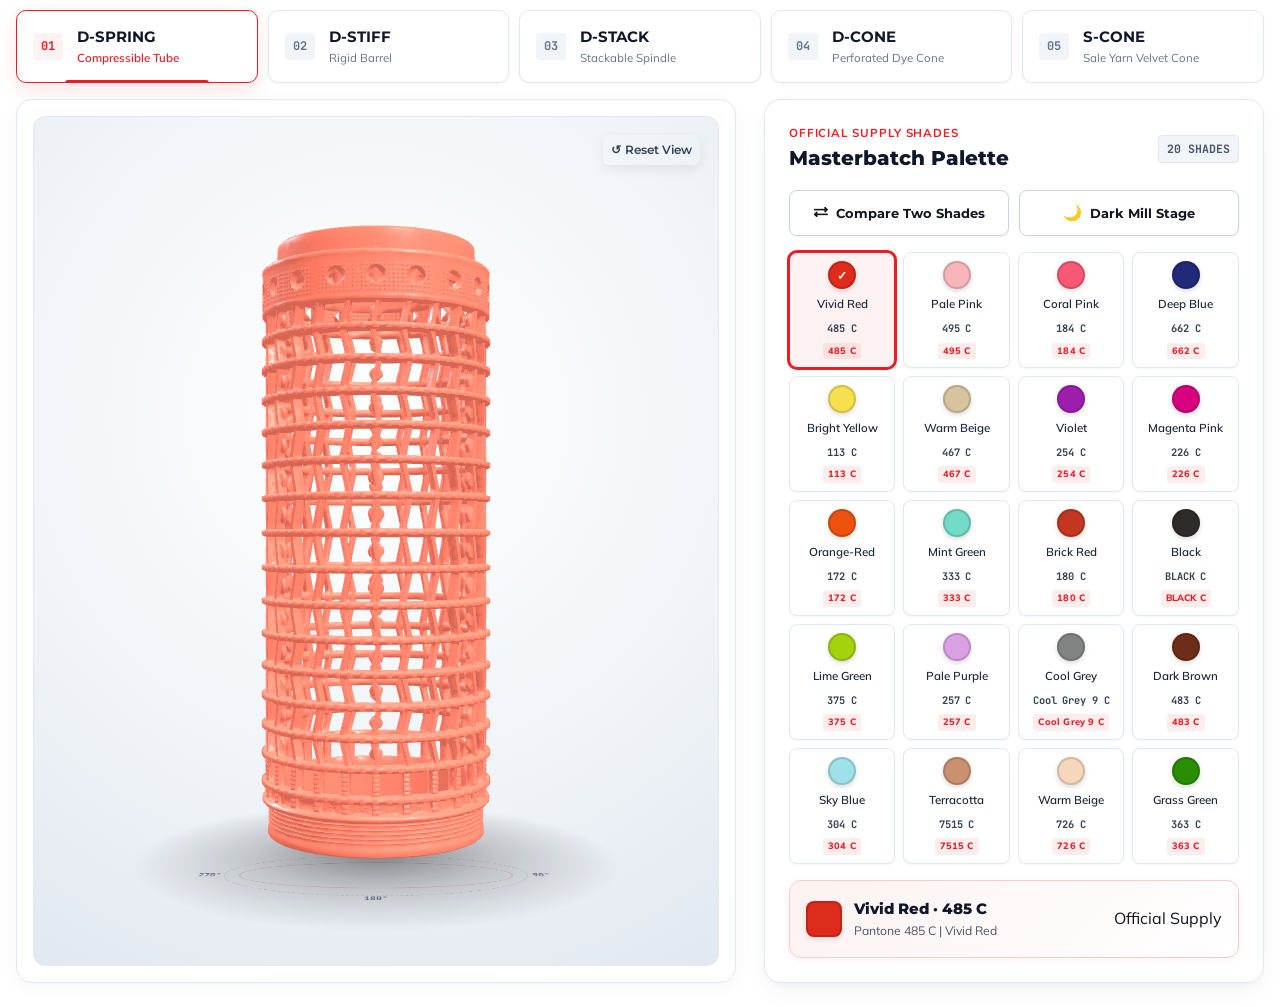
==== commit 5714bf7b: "Update Color Studio to official 20 Pantone shades from at-dtc-20p-ecat.pdf and fix modal null elemen" ====
--- a/index.html
+++ b/index.html
@@ -118,8 +118,8 @@
                   <img id="compare-display-a" src="Image/tints/d-spring_R3020.png" alt="Primary Variant" class="product-display-img">
                 </div>
                 <div class="compare-info">
-                  <strong id="compare-name-a">Traffic Red</strong>
-                  <span id="compare-code-a">R3020 · RAL 3020</span>
+                  <strong id="compare-name-a">Vivid Red</strong>
+                  <span id="compare-code-a">Pantone 485 C</span>
                 </div>
               </div>
 
@@ -177,10 +177,10 @@
           <!-- Active Selection Detail -->
           <div class="selection-summary-card">
             <div class="selected-product-header">
-              <div class="summary-chip" id="summary-color-chip" style="background-color: #E3000F;"></div>
+              <div class="summary-chip" id="summary-color-chip" style="background-color: #DD2B1C;"></div>
               <div class="summary-details">
-                <h4 id="summary-title">Traffic Red · R3020</h4>
-                <p id="summary-pdf-label" class="summary-code">RAL 3020 · R3020 | Traffic Red</p>
+                <h4 id="summary-title">Vivid Red · 485 C</h4>
+                <p id="summary-pdf-label" class="summary-code">Pantone 485 C | Vivid Red</p>
               </div>
               <span class="summary-supply-badge">Official Supply</span>
             </div>
@@ -203,6 +203,6 @@
   <!-- Offline Factory CAD Bundle (Allows running directly on local file:/// with zero CORS issues) -->
   <script src="models/cad_bundle.js"></script>
   <!-- Main Application Script -->
-  <script src="app.js?v=clean_studio_v1"></script>
+  <script src="app.js?v=pantone_v1"></script>
 </body>
 </html>
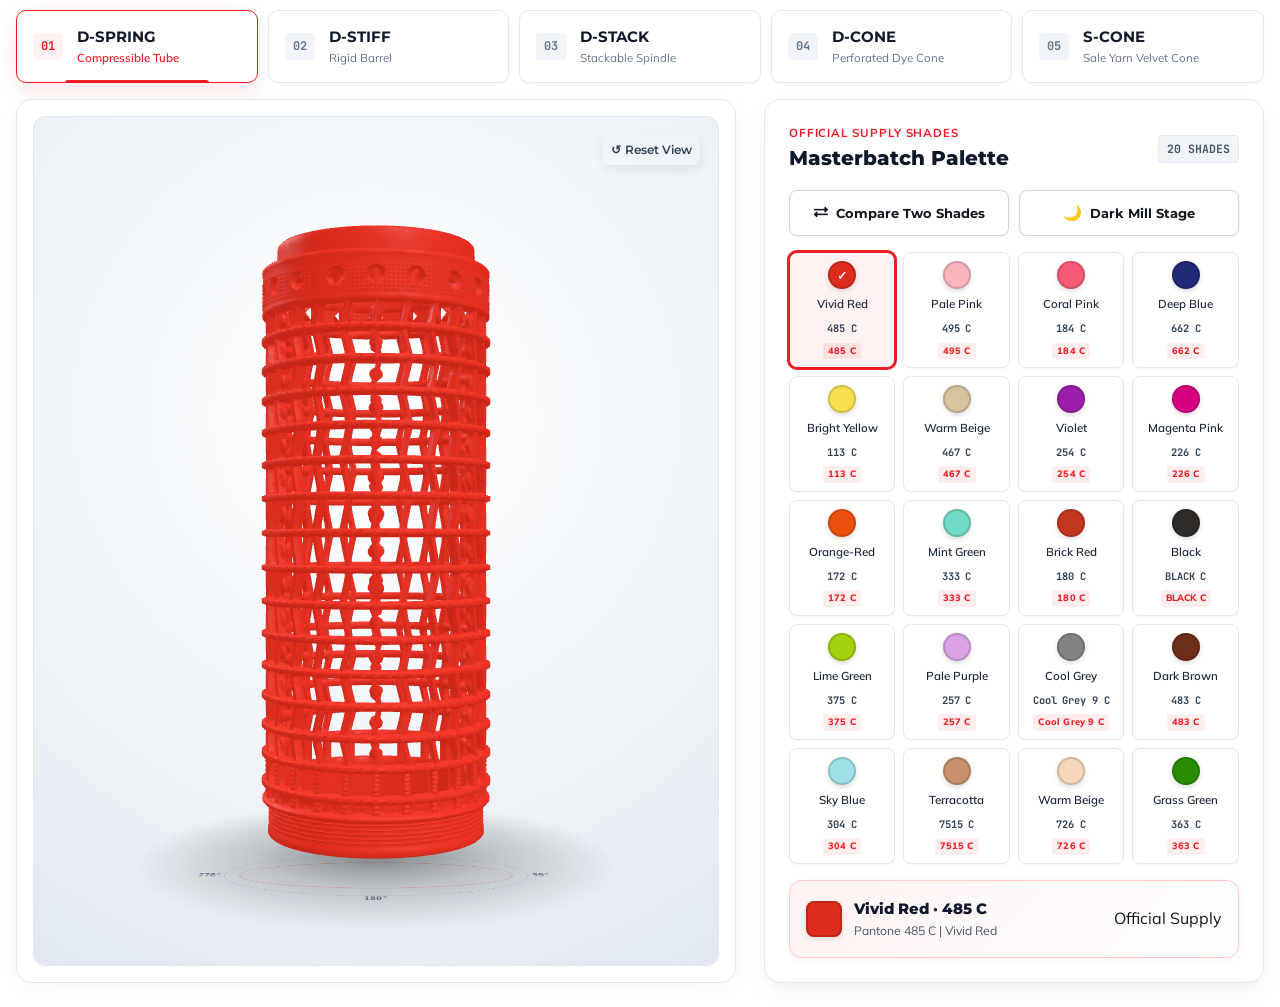
==== commit 34b49cbb: "Fix exact 3D color match and compare mode side-by-side images" ====
--- a/index.html
+++ b/index.html
@@ -111,11 +111,12 @@
             <!-- Comparison View (Side-by-Side) -->
             <div class="stage-compare" id="stage-compare" style="display: none;">
               <!-- Primary Item -->
-              <div class="compare-column">
-                <div class="compare-tag">PRIMARY SELECTION</div>
+              <div class="compare-column active-compare-slot" id="compare-col-a" style="cursor: pointer;" title="Click to choose shade for Selection A">
+                <div class="compare-tag">SELECTION A</div>
                 <div class="compare-render-stage">
                   <div class="stage-pedestal-shadow small"></div>
-                  <img id="compare-display-a" src="Image/tints/d-spring_R3020.png" alt="Primary Variant" class="product-display-img">
+                  <canvas id="compare-canvas-a" class="product-display-img product-custom-canvas" width="200" height="400"></canvas>
+                  <img id="compare-display-a" src="Image/tints/d-spring_485_C.png" alt="Selection A" class="product-display-img" style="display: none;">
                 </div>
                 <div class="compare-info">
                   <strong id="compare-name-a">Vivid Red</strong>
@@ -126,15 +127,16 @@
               <div class="compare-vs-badge">VS</div>
 
               <!-- Secondary Item -->
-              <div class="compare-column">
-                <div class="compare-tag">COMPARISON CANDIDATE</div>
+              <div class="compare-column" id="compare-col-b" style="cursor: pointer;" title="Click to choose shade for Candidate B">
+                <div class="compare-tag">CANDIDATE B</div>
                 <div class="compare-render-stage">
                   <div class="stage-pedestal-shadow small"></div>
-                  <img id="compare-display-b" src="Image/tints/d-spring_R5002.png" alt="Comparison Variant" class="product-display-img">
+                  <canvas id="compare-canvas-b" class="product-display-img product-custom-canvas" width="200" height="400"></canvas>
+                  <img id="compare-display-b" src="Image/tints/d-spring_662_C.png" alt="Candidate B" class="product-display-img" style="display: none;">
                 </div>
                 <div class="compare-info">
-                  <strong id="compare-name-b">Marine Blue</strong>
-                  <span id="compare-code-b">R5002 · RAL 5002</span>
+                  <strong id="compare-name-b">Deep Blue</strong>
+                  <span id="compare-code-b">Pantone 662 C</span>
                 </div>
               </div>
             </div>
--- a/style.css
+++ b/style.css
@@ -3124,3 +3124,28 @@
   width: 100% !important;
   height: 100% !important;
 }
+
+/* Compare Active Candidate Slot Highlights */
+.compare-column {
+  cursor: pointer;
+  padding: 10px 14px;
+  border-radius: 14px;
+  transition: all 0.2s cubic-bezier(0.16, 1, 0.3, 1);
+  border: 2px solid transparent;
+}
+.compare-column:hover {
+  background: rgba(0, 0, 0, 0.03);
+}
+.compare-column.active-compare-slot {
+  background: rgba(221, 43, 28, 0.06);
+  border-color: rgba(221, 43, 28, 0.45);
+  box-shadow: 0 4px 14px rgba(221, 43, 28, 0.12);
+}
+body.backdrop-dark .compare-column:hover {
+  background: rgba(255, 255, 255, 0.04);
+}
+body.backdrop-dark .compare-column.active-compare-slot {
+  background: rgba(255, 255, 255, 0.08);
+  border-color: rgba(255, 255, 255, 0.45);
+  box-shadow: 0 4px 14px rgba(0, 0, 0, 0.4);
+}
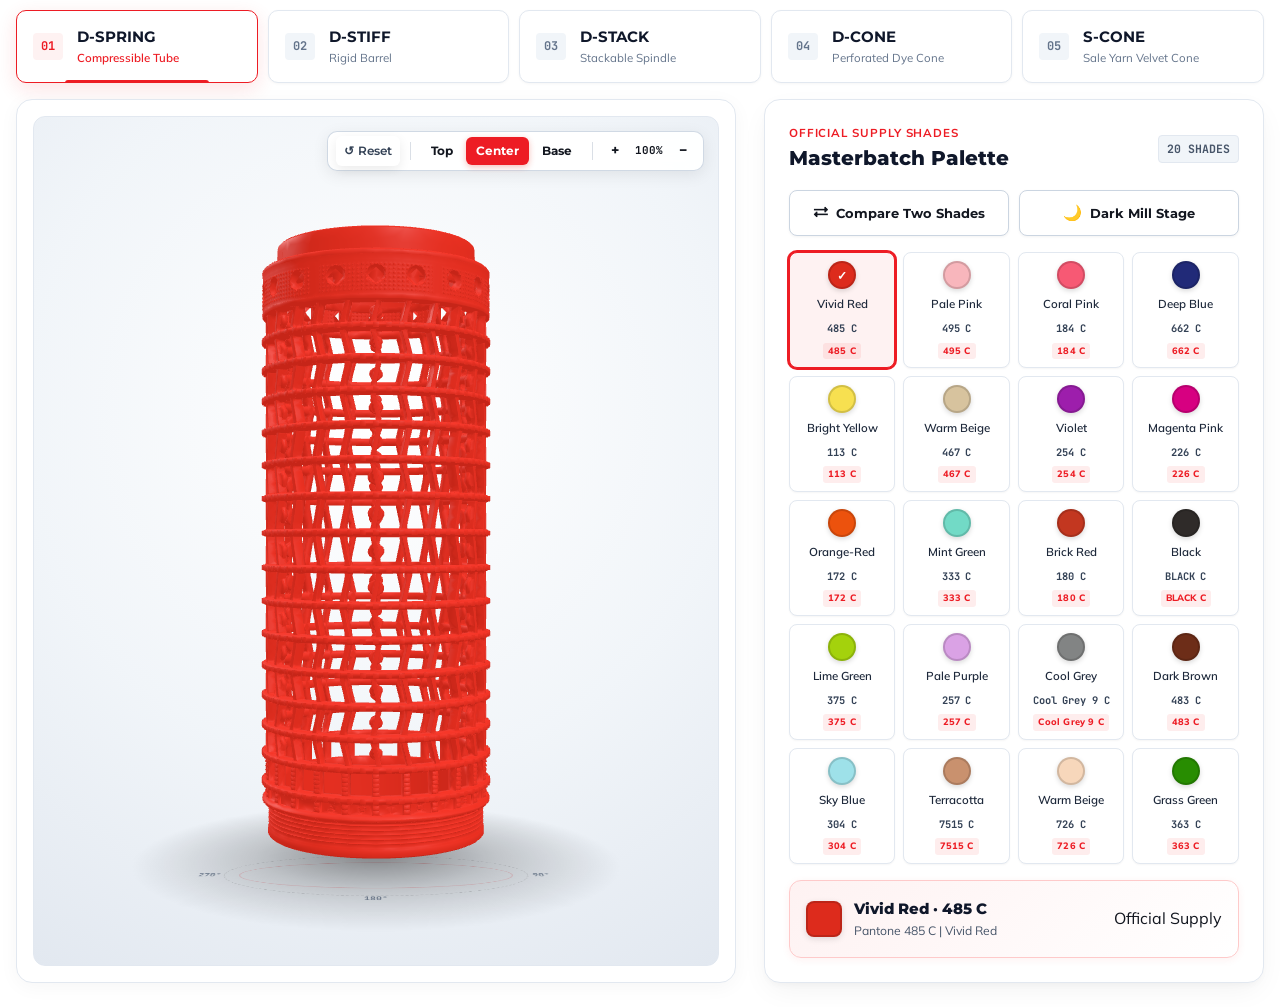
==== commit 227d8b85: "Enable full 360 degree pitch tilt, vertical pan inspection for top/base, and decrease 3D viewport he" ====
--- a/index.html
+++ b/index.html
@@ -75,12 +75,40 @@
           <!-- The Render Stage Container -->
           <div class="viewport-stage" id="stage-viewport">
             
-            <!-- Floating Reset View Control -->
+            <!-- Floating Inspection Toolbar (Reset, Focus Top/Center/Base, Zoom) -->
             <div class="stage-floating-toolbar stage-reset-bar">
-              <button id="btn-reset-view" class="tool-btn reset-single-btn" title="Reset 360° Angle and Zoom">
-                <span class="tool-icon">↺</span>
-                <span class="tool-label">Reset View</span>
-              </button>
+              <div class="stage-tool-group">
+                <button id="btn-reset-view" class="tool-btn reset-single-btn" title="Reset 360° Angle and Zoom">
+                  <span class="tool-icon">↺</span>
+                  <span class="tool-label">Reset</span>
+                </button>
+              </div>
+
+              <div class="stage-tool-divider"></div>
+
+              <div class="stage-tool-group" role="group" aria-label="Feature Inspection Focus">
+                <button id="btn-focus-top" class="tool-btn focus-pill-btn" title="Focus and inspect Top Rim">
+                  <span class="tool-label">Top</span>
+                </button>
+                <button id="btn-focus-mid" class="tool-btn focus-pill-btn active" title="Focus and inspect Center Body">
+                  <span class="tool-label">Center</span>
+                </button>
+                <button id="btn-focus-base" class="tool-btn focus-pill-btn" title="Focus and inspect Bottom Base">
+                  <span class="tool-label">Base</span>
+                </button>
+              </div>
+
+              <div class="stage-tool-divider"></div>
+
+              <div class="stage-tool-group" role="group" aria-label="Zoom Controls">
+                <button id="btn-zoom-in" class="tool-btn zoom-btn" title="Zoom In (+)">
+                  <span class="tool-icon">+</span>
+                </button>
+                <span class="zoom-level-badge" id="zoom-badge">100%</span>
+                <button id="btn-zoom-out" class="tool-btn zoom-btn" title="Zoom Out (−)">
+                  <span class="tool-icon">−</span>
+                </button>
+              </div>
             </div>
 
             <!-- Single Stage 360° Viewport -->
--- a/style.css
+++ b/style.css
@@ -3115,8 +3115,8 @@
 
 .studio-only-mode .viewport-stage {
   margin: 0;
-  min-height: 570px;
-  height: 570px;
+  min-height: 480px;
+  height: 480px;
   border-radius: 12px;
 }
 
@@ -3149,3 +3149,127 @@
   border-color: rgba(255, 255, 255, 0.45);
   box-shadow: 0 4px 14px rgba(0, 0, 0, 0.4);
 }
+
+/* Floating Inspection Toolbar (Reset, Top/Center/Base Focus, Zoom) */
+.stage-floating-toolbar.stage-reset-bar {
+  position: absolute;
+  top: 14px;
+  right: 14px;
+  z-index: 20;
+  display: flex;
+  align-items: center;
+  gap: 6px;
+  background: rgba(255, 255, 255, 0.94);
+  border: 1px solid rgba(203, 213, 225, 0.9);
+  border-radius: 10px;
+  box-shadow: 0 4px 16px rgba(0, 0, 0, 0.08);
+  backdrop-filter: blur(8px);
+  -webkit-backdrop-filter: blur(8px);
+  padding: 4px 8px;
+}
+
+body.backdrop-dark .stage-floating-toolbar.stage-reset-bar {
+  background: rgba(15, 23, 42, 0.9);
+  border-color: rgba(255, 255, 255, 0.16);
+  box-shadow: 0 4px 16px rgba(0, 0, 0, 0.4);
+}
+
+.stage-tool-group {
+  display: flex;
+  align-items: center;
+  gap: 3px;
+}
+
+.stage-tool-divider {
+  width: 1px;
+  height: 18px;
+  background: rgba(148, 163, 184, 0.35);
+  margin: 0 4px;
+}
+
+body.backdrop-dark .stage-tool-divider {
+  background: rgba(255, 255, 255, 0.18);
+}
+
+.focus-pill-btn {
+  font-family: var(--font-display);
+  font-size: 0.72rem;
+  font-weight: 700;
+  padding: 4px 9px;
+  border-radius: 6px;
+  color: var(--slate-700);
+  background: transparent;
+  border: 1px solid transparent;
+  cursor: pointer;
+  transition: all 0.18s ease;
+}
+
+.focus-pill-btn:hover {
+  background: rgba(0, 0, 0, 0.05);
+  color: var(--brand-red);
+}
+
+.focus-pill-btn.active {
+  background: var(--brand-red);
+  color: #FFFFFF !important;
+  box-shadow: 0 2px 6px rgba(221, 43, 28, 0.3);
+}
+
+body.backdrop-dark .focus-pill-btn {
+  color: var(--slate-300);
+}
+
+body.backdrop-dark .focus-pill-btn:hover {
+  background: rgba(255, 255, 255, 0.1);
+  color: #FFFFFF;
+}
+
+body.backdrop-dark .focus-pill-btn.active {
+  background: var(--brand-red);
+  color: #FFFFFF !important;
+}
+
+.zoom-btn {
+  font-family: var(--font-display);
+  font-size: 0.85rem;
+  font-weight: 700;
+  width: 24px;
+  height: 24px;
+  padding: 0;
+  display: inline-flex;
+  align-items: center;
+  justify-content: center;
+  border-radius: 5px;
+  background: transparent;
+  border: 1px solid transparent;
+  cursor: pointer;
+  color: var(--slate-700);
+}
+
+.zoom-btn:hover {
+  background: rgba(0, 0, 0, 0.06);
+  color: var(--brand-red);
+}
+
+body.backdrop-dark .zoom-btn {
+  color: var(--slate-300);
+}
+
+body.backdrop-dark .zoom-btn:hover {
+  background: rgba(255, 255, 255, 0.1);
+  color: #FFFFFF;
+}
+
+.zoom-level-badge {
+  font-family: var(--font-mono);
+  font-size: 0.68rem;
+  font-weight: 700;
+  color: var(--slate-600);
+  min-width: 38px;
+  text-align: center;
+  user-select: none;
+}
+
+body.backdrop-dark .zoom-level-badge {
+  color: var(--slate-300);
+}
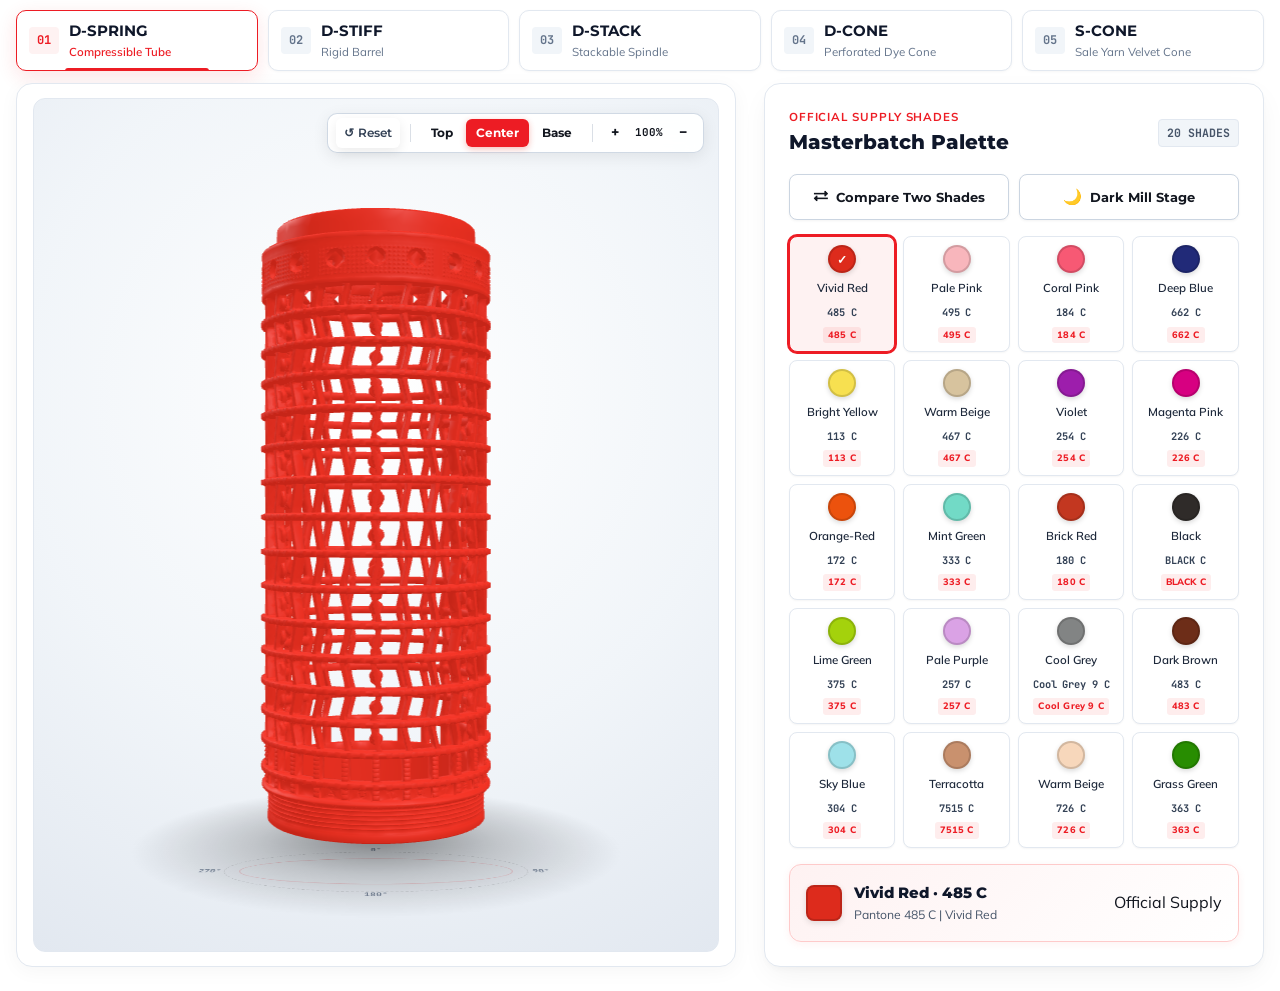
==== commit d973fcac: "fix(viewport): instant auto-centering and aspect ratio sync on initial page load" ====
--- a/index.html
+++ b/index.html
@@ -11,7 +11,7 @@
   <link href="https://fonts.googleapis.com/css2?family=Montserrat:ital,wght@0,400;0,500;0,600;0,700;0,800;0,900;1,400;1,700&family=Mulish:ital,wght@0,300;0,400;0,500;0,600;0,700;1,400&family=JetBrains+Mono:wght@400;500;600&display=swap" rel="stylesheet">
   
   <!-- Stylesheet -->
-  <link rel="stylesheet" href="style.css">
+  <link rel="stylesheet" href="style.css?v=snap_v2">
 </head>
 <body class="studio-only-mode">
 
@@ -233,6 +233,6 @@
   <!-- Offline Factory CAD Bundle (Allows running directly on local file:/// with zero CORS issues) -->
   <script src="models/cad_bundle.js"></script>
   <!-- Main Application Script -->
-  <script src="app.js?v=pantone_v1"></script>
+  <script src="app.js?v=snap_v2"></script>
 </body>
-</html>
+</html>
--- a/style.css
+++ b/style.css
@@ -1270,7 +1270,9 @@
 /* Turntable Floor Ring Graphics */
 .turntable-floor-ring {
   position: absolute;
-  bottom: 45px;
+  bottom: 35px;
+  left: 50%;
+  margin-left: -160px;
   width: 320px;
   height: 90px;
   border-radius: 50%;
@@ -3102,11 +3104,16 @@
 }
 
 .studio-only-mode .product-selector-bar {
-  margin-bottom: 16px;
+  margin-bottom: 12px;
+}
+
+.studio-only-mode .prod-tab {
+  padding: 8px 12px;
+  gap: 10px;
 }
 
 .studio-only-mode .studio-viewport-panel {
-  padding: 16px;
+  padding: 14px 16px;
   background-color: #FFFFFF;
   border: 1px solid var(--slate-200);
   border-radius: 16px;
@@ -3115,9 +3122,18 @@
 
 .studio-only-mode .viewport-stage {
   margin: 0;
-  min-height: 480px;
-  height: 480px;
+  min-height: 440px;
+  height: 440px;
   border-radius: 12px;
+}
+
+.studio-only-mode .stage-single {
+  min-height: 100%;
+  height: 100%;
+  width: 100%;
+  display: flex;
+  align-items: center;
+  justify-content: center;
 }
 
 .studio-only-mode .threejs-canvas {
